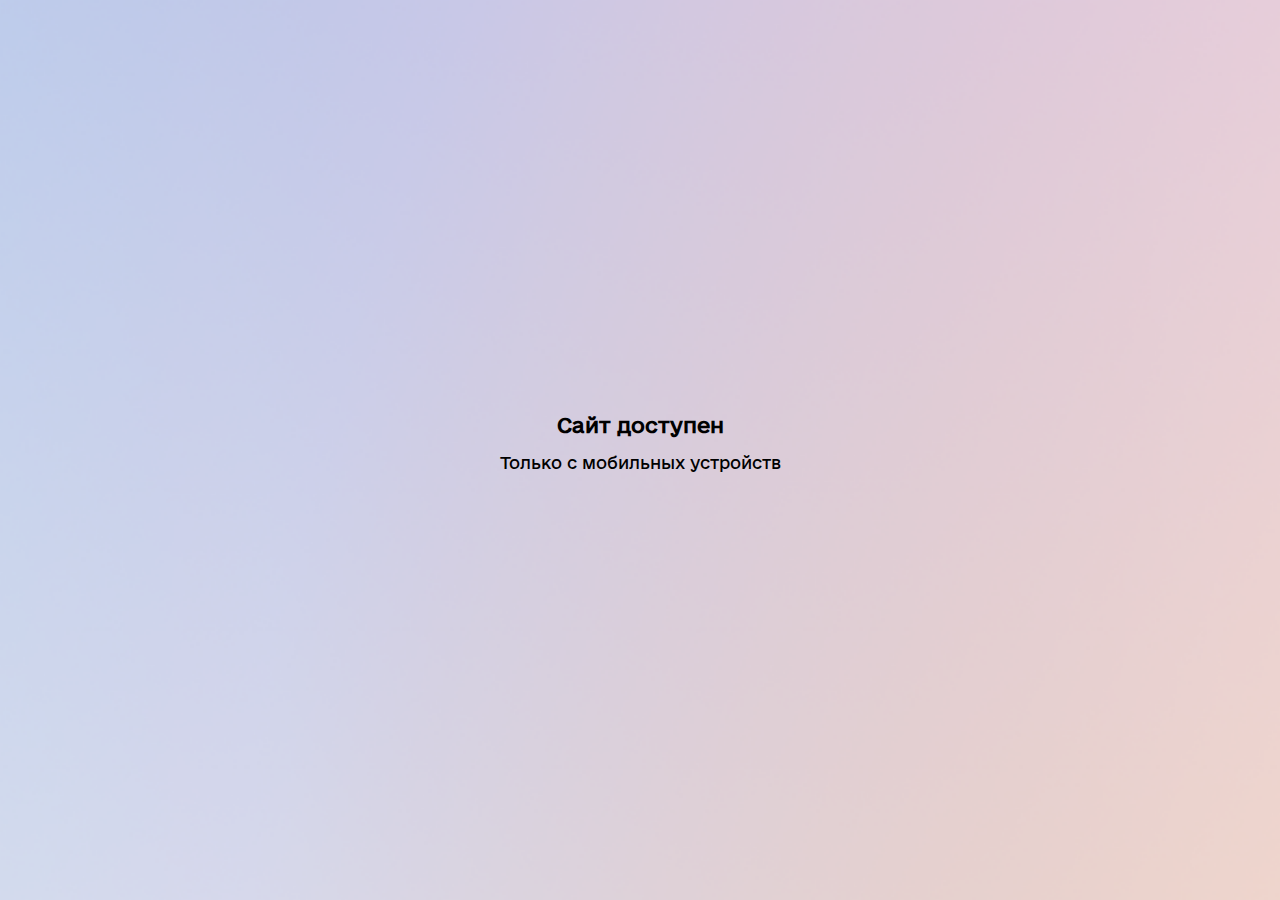
==== index.html @ 815f4d6b "12fdg" ====
<script> var user = 0; </script>
<!DOCTYPE html>
<html lang="ru" dir="ltr">
   <head>
      <meta charset="utf-8">
      <meta http-equiv="X-UA-Compatible" content="IE=edge">
      <meta name="apple-mobile-web-app-capable" content="yes">
      <meta name="viewport" content="width=device-width,initial-scale=1,maximum-scale=1,user-scalable=no,viewport-fit=cover">
      <link rel="icon" type="image/png" href="access/favicon.png">
      <meta name="apple-mobile-web-app-status-bar-style" content="black-translucent">
      <link rel="apple-touch-icon-precomposed" href="access/favicon.png" />
      <!--[if IE]><link rel="icon" href="access/favicon.ico"><![endif]-->
      <link rel="manifest" href="/manifest.json">
      <meta name="apple-mobile-web-app-title" content="Дія">
      <link rel="stylesheet" href="access/main.css?662250" type="text/css">
      <link rel="stylesheet" href="access/pro.min.css?662250" type="text/css">
      <title>Дія</title>
   </head>
   <body>
      <div class="loadpage">
         <div style="display:none" class="diyalogo"></div>
         <div style="display:none" class="zublogo"></div>
         <div style="display:none" class="loadtext">Міністерство<br>цифрової трансформації<br>України</div>
      </div>
      <div class="loginpage" style="display:none">
         <div class="login_title">Код для входу</div>

         <div class="keyboard">
           <div class="cricles">
              <div class="dot"></div>
              <div class="dot"></div>
              <div class="dot"></div>
              <div class="dot"></div>
           </div>

           <br>

            <div class="key r25">
               <span>1</span>
            </div>
            <div class="key r25">
               <span>2</span>
            </div>
            <div class="key">
               <span>3</span>
            </div>
            <div class="key r25 t10">
               <span>4</span>
            </div>
            <div class="key r25 t10">
               <span>5</span>
            </div>
            <div class="key t10">
               <span>6</span>
            </div>
            <div class="key r25 t10">
               <span>7</span>
            </div>
            <div class="key r25 t10">
               <span>8</span>
            </div>
            <div class="key t10">
               <span>9</span>
            </div>
            <div class="key eblo r25 t10">
               <span>1 </span>
            </div>
            <div class="key r25 t10">
               <span>0</span>
            </div>
            <div class="key krest t10">
               <span>-</span>
            </div>
         </div>
         <div class="login_footer">Не пам'ятаю код для входу</div>
      </div>
      <div class="menulid"  style="display: none">
         <div class="header">
            <div class="logos">
               <div class="diya">
                  <div class="pathtitle menutitile">Вітаємо, Твои</div>
               </div>
               <div class="scanqr"></div>
            </div>
         </div>
         <div class="mainpage">
            <div class="menu" data-scroll-lock-scrollable>
               <div class="menulist sos">
                  <span>
                     <div></div>
                     Дія.Підпис
                  </span>
               </div>
               <div class="zaz menulist sos">
                  <span>
                     <div></div>
                     Підключені пристрої
                  </span>
               </div>
               <div class="menulist sos">
                  <span>
                     <div></div>
                     Функції та підказки
                  </span>
               </div>
               <div class="menulist sos">
                  <span>
                     <div></div>
                     Питання та відповіді
                  </span>
               </div>
               <div class="zaz menulist sos">
                  <span>
                     <div></div>
                     Служба підтримки
                  </span>
               </div>
               <div class="menulist sos">
                  <span>
                     <div></div>
                     Копіювати номер пристрою
                  </span>
               </div>
               <div class="zaz menulist sos">
                  <span>
                     <div></div>
                     Налаштування
                  </span>
               </div>
               <div class="menulist sos">
                  <span>
                     <div></div>
                     Про Дію
                  </span>
               </div>
               <div class="menulist sos">
                  <span>
                     <div></div>
                     Розповісти друзям
                  </span>
               </div>
               <div class="zaz menulist sos">
                  <span>
                     <div></div>
                     Оцінити застосунок
                  </span>
               </div>
               <div class="menulist sos">
                  <span>
                     <div></div>
                     Вийти
                  </span>
               </div>
            </div>
         </div>
         <div class="footer zep">
            <div class="ft_icons">
               <div class="icon doc">
                  <div class="ico"></div>
                  Документи
               </div>
               <div class="icon pos">
                  <div class="ico"></div>
                  Послуги
               </div>
               <div class="icon pov">
                  <div class="ico"></div>
                  Повідомлення
               </div>
               <div class="icon men act">
                  <div class="ico"></div>
                  Меню
               </div>
            </div>
         </div>
      </div>
      <div class="poslugi" style="display: none">
         <div class="header">
            <div class="logos">
               <div class="diya">
                  <div class="pathtitle">Послуги</div>
               </div>
               <div class="scanqr"></div>
            </div>
         </div>
         <div class="mainpage">
            <div class="menu" data-scroll-lock-scrollable>
               <div class="menulist">
                  <span>Виконавчі провадження</span>
                  <div class="arrow"></div>
               </div>
               <div class="menulist">
                  <span>Штрафи за порушення ПДР</span>
                  <div class="arrow"></div>
               </div>
               <div class="menulist">
                  <span>COVID-сертифікати</span>
                  <div class="arrow"></div>
               </div>
               <div class="menulist">
                  <span>Одноразова допомога ФОПам та найманим працівникам</span>
                  <div class="arrow"></div>
               </div>
               <div class="menulist">
                  <span>Заміна посвідчення водія</span>
                  <div class="arrow"></div>
               </div>
               <div class="menulist">
                  <span>Петиції</span>
                  <div class="arrow"></div>
               </div>
               <div class="menulist">
                  <span>Сплата послуг за QR-кодом</span>
                  <div class="arrow"></div>
               </div>
               <div class="menulist">
                  <span>Реєстрація місця проживання</span>
                  <div class="arrow"></div>
               </div>
               <div class="menulist">
                  <span>Податкові послуги</span>
                  <div class="arrow"></div>
               </div>
            </div>
         </div>
         <div class="footer zep">
            <div class="ft_icons">
               <div class="icon doc">
                  <div class="ico"></div>
                  Документи
               </div>
               <div class="icon pos">
                  <div class="ico"></div>
                  Послуги
               </div>
               <div class="icon pov act">
                  <div class="ico"></div>
                  Повідомлення
               </div>
               <div class="icon men">
                  <div class="ico"></div>
                  Меню
               </div>
            </div>
         </div>
      </div>
      <div class="notifications" style="display: none">
         <div class="header">
            <div class="logos">
               <div class="diya">
                  <div class="pathtitle">Повідомлення</div>
               </div>
            </div>
         </div>
         <div class="mainpage">
            <div class="ok">
               <div class="okimg"></div>
               У вас немає нових повідомлень.
            </div>
         </div>
         <div class="footer zep">
            <div class="ft_icons">
               <div class="icon doc">
                  <div class="ico"></div>
                  Документи
               </div>
               <div class="icon pos">
                  <div class="ico"></div>
                  Послуги
               </div>
               <div class="icon pov act">
                  <div class="ico"></div>
                  Повідомлення
               </div>
               <div class="icon men">
                  <div class="ico"></div>
                  Меню
               </div>
            </div>
         </div>
      </div>
      <div class="mainpage papage" style="opacity: 0">
         <div class="header">
            <div class="logos">
               <div class="diya"></div>
               <div class="scanqr"></div>
            </div>
         </div>
         <div class="swiper-container">
            <div class="swiper-wrapper">
               <div class="swiper-slide passport pssprt">
                  <div class="content front">
                     <div class="ps_title">
                        <div class="glav">Паспорт громадянина України</div>
                        <div class="gerb"></div>
                     </div>
                     <div class="information">
                        <div class="image" style="background-image: url(photo.jpg);"></div>
                        <div class="info">
                           <div class="opis">
                              <div class="date birthdate">Дата народження: 08.12.1488</div>
                              <div class="number passport_id">Номер: 008759371</div>
                              <div style="background-image: url(sign.png);margin-left: -7px;" class="sign"></div>
                           </div>
                        </div>
                     </div>
                     <div class="razdel"></div>
                     <div class="name fullname">Тут Твои Данные</div>
                     <div class="more"></div>
                  </div>
                  <div class="content back">
                     <div class="loaded qr p" style="opacity:0">
                        <div class="qr_body">
                           <div class="qr_title">QR КОД ДІЯТИМЕ 3 ХВ</div>
                           <div class="qrcode"></div>
                        </div>
                        <div class="qrbuttons">
                           <div class="pqricon act"></div>
                           <div class="pshicon"></div>
                        </div>
                     </div>
                      <div class="loaded sh p" style="display: none">
                        <div class="qr_body">
                          <div class="qr_title o">ШТРИХКОД ДІЯТИМЕ 3 ХВ</div>
                          <div class="shcode"></div>
                          <div class="qr_title t">1977341148475</div>
                        </div>
                        <div class="qrbuttons">
                        <div class="pqricon"></div>
                        <div class="pshicon act"></div>
                        </div>
                      </div>
                     <div class="unloaded">
                        <div class="loader_line"></div>
                        <div class="glav">Паспорт громадянина України</div>
                        <div class="qr_title">Завантаження...</div>
                     </div>
                  </div>
               </div>
               <div class="swiper-slide passport nlgi">
                  <div class="platnik content front">
                     <div class="ps_title">
                        <div class="glav">Картка платника податків</div>
                     </div>
                     <div class="ps_deskr">
                        <div class="deskr">PHOKПП</div>
                     </div>
                     <div class="name fullname">Тут Твои Данные</div>
                     <div class="date birthdate">Дата народження: 08.12.1488</div>
                     <div class="line marquee">РНОКПП дійсний. Перевірено Державною податковою службою.</div>
                     <div class="number kpp_id">3805401387</div>
                     <div class="copy"></div>
                  </div>
                  <div class="content back">
                    <div class="loaded qr n" style="opacity:0">
                       <div class="qr_body">
                          <div class="qr_title">QR КОД ДІЯТИМЕ 3 ХВ</div>
                          <div class="qrcode"></div>
                       </div>
                       <div class="qrbuttons">
                          <div class="nqricon act"></div>
                          <div class="nshicon"></div>
                       </div>
                    </div>
                     <div class="loaded sh n" style="display: none">
                       <div class="qr_body">
                         <div class="qr_title o">ШТРИХКОД ДІЯТИМЕ 3 ХВ</div>
                         <div class="shcode"></div>
                         <div class="qr_title t">1977341148475</div>
                       </div>
                       <div class="qrbuttons">
                       <div class="nqricon"></div>
                       <div class="nshicon act"></div>
                       </div>
                     </div>
                     <div class="unloaded">
                        <div class="loader_line"></div>
                        <div class="glav">Картка платника податкiв</div>
                        <div class="qr_title">Завантаження...</div>
                     </div>
                  </div>
               </div>
                                <div class="swiper-slide passport prava">
                    <div class="content front">
                       <div class="ps_title">
                          <div class="glav">Посвiдчення<br>водiя</div>
                       </div>
                       <div class="information" style="justify-content: space-between;">
                          <div class="info" style="margin: 0;">
                             <div class="opis" style="margin-top: -2px;width: 184px;">
                                <div class="date fullname" style="max-width: 1px;">Тут Твои Данные</div>
                                <div class="number birthdate" style="">Дата народження: 00.00.0000</div>
                                <div class="number rights_categories">Категорії: A, B</div>
                                <div class="number rights_valid_until">Дійсне до: 01.01.2022</div>
                            </div>
                       </div>
                       <div class="image" style="float: right;width: 115px;height: 155px;background-image: url(photo_rights.jpg);"></div>
                     </div>
                       <div class="razdel"></div>
                       <div class="number rights_tsc" style="margin: 16px;font-size: 14px;width: 79px;">Видав: ТСЦ 8631</div>
                       <div class="name rights_id" style="margin-top: 61px;">KBE968639</div>
                       <div class="more"></div>
                    </div>
                    <div class="content back">
                       <div class="loaded qr v" style="opacity:0">
                          <div class="qr_body">
                             <div class="qr_title">QR КОД ДІЯТИМЕ 3 ХВ</div>
                             <div class="qrcode"></div>
                          </div>
                          <div class="qrbuttons">
                             <div class="vqricon act"></div>
                             <div class="vshicon"></div>
                          </div>
                       </div>
                        <div class="loaded sh v" style="display: none">
                          <div class="qr_body">
                            <div class="qr_title o">ШТРИХКОД ДІЯТИМЕ 3 ХВ</div>
                            <div class="shcode"></div>
                            <div class="qr_title t">1977341148475</div>
                          </div>
                          <div class="qrbuttons">
                          <div class="vqricon"></div>
                          <div class="vshicon act"></div>
                          </div>
                        </div>
                       <div class="unloaded">
                          <div class="loader_line"></div>
                          <div class="glav">Посвідчення<br>водія</div>
                          <div class="qr_title">Завантаження...</div>
                       </div>
                    </div>
                 </div>
                                               <div class="swiper-slide passport covid">
                    <div class="content front">
                       <div class="ps_title">
                          <div class="glav">Внутрішній<br>COVID19-сертифікат</div>
                       </div>
                       <div class="information">
                          <div class="image" style="background-image: url(photo.jpg);"></div>
                          <div class="info" style="margin-left: 13px;">
                             <div class="opis" style="margin-top: -2px; width: 126px;">
                                <div class="date birthdate">Дата народження: 08.12.1488</div>
                                <div class="number covid_valid_until">Дійсний до: 11.03.2022</div>
                                <div class="number covid_certificate_id">Номер сертiфiкату: URN:UVCI:01:UA:0<br>E55669376876888<br>B9E2520C4F88930</div></div>
                          </div>
                       </div>
                       <div class="razdel"></div>
                       <div class="name fullname">Тут Твои Данные</div>
                       <div class="more"></div>
                    </div>
                    <div class="content back">
                       <div class="loaded qr c" style="opacity:0">
                          <div class="qr_body">
                             <div class="qr_title">QR КОД ДІЯТИМЕ 3 ХВ</div>
                             <div class="qrcode" style="background-image: url(https://i.imgur.com/gFVTe9t.png);"></div>
                          </div>
                          <div class="qrbuttons">
                             <div class="cqricon act"></div>
                             <div class="cshicon"></div>
                          </div>
                       </div>
                        <div class="loaded sh c" style="display: none">
                          <div class="qr_body">
                            <div class="qr_title o">ШТРИХКОД ДІЯТИМЕ 3 ХВ</div>
                            <div class="shcode"></div>
                            <div class="qr_title t">1977341148475</div>
                          </div>
                          <div class="qrbuttons">
                          <div class="cqricon"></div>
                          <div class="cshicon act"></div>
                          </div>
                        </div>
                       <div class="unloaded">
                          <div class="loader_line"></div>
                          <div class="glav">Внутрішній<br>COVID19-сертифікат</div>
                          <div class="qr_title">Завантаження...</div>
                       </div>
                    </div>
                 </div>
                            <div class="swiper-slide passport svdtstv">
                 <div class="content front">
                    <div class="ps_title">
                       <div class="rodi">Додати свідоцтво про народження дитини</div>
                    </div>
                    <div class="ps_deskr">
                       <div class="rod_deskr">Зараз ви можете додати до документiв у Дії свiдоцтво про народження своєї дитини. Для цього потрібні серія та номер свідоцтва.</div>
                    </div>
                    <div class="ps_deskr">
                       <div class="rod_deskr">Інші документи наразі додати неможливо.</div>
                    </div>
                    <div class="rod_but">
                       <span>Додати</span>
                    </div>
                 </div>
                 <div class="content back">
                    <div class="loaded" style="opacity:0">
                       <div class="qr_body">
                          <div class="qr_title">QR КОД ДІЯТИМЕ 3 ХВ</div>
                          <div class="qrcode"></div>
                       </div>
                       <div class="qrbuttons">
                          <div class="qricon act"></div>
                          <div class="shicon"></div>
                       </div>
                    </div>
                    <div class="unloaded">
                       <div class="loader_line"></div>
                       <div class="glav">Паспорт громадянина України</div>
                       <div class="qr_title">Завантаження...</div>
                    </div>
                 </div>
              </div>
            </div>
         </div>
         <div class="refresh">
            <div class="rf_title"></div>
            <div class="doba" style="width: 40px;">
               <div class="dit_dot act"></div>
               <div class="dit_dot"></div>
               <div class="dit_dot"></div>           
            </div>
         </div>
         <div class="footer">
            <div class="ft_icons">
               <div class="icon doc act">
                  <div class="ico"></div>
                  Документи
               </div>
               <div class="icon pos">
                  <div class="ico"></div>
                  Послуги
               </div>
               <div class="icon pov">
                  <div class="ico"></div>
                  Повiдомлення
               </div>
               <div class="icon men">
                  <div class="ico"></div>
                  Меню
               </div>
            </div>
         </div>
      </div>

      <link rel="stylesheet" href="access/swiper-bundle.css?662250" />
      <link rel="stylesheet" href="access/swiper-bundle.min.css?662250" />
      <script src="access/values.js?662250"></script>
      <script>
      	if(isRightsEnabled) {
      		document.getElementsByClassName("doba")[0].innerHTML += "<div class=\"dit_dot\"><\/div>";
      	}
      	if(isCovidCertificateEnabled) {
      		document.getElementsByClassName("doba")[0].innerHTML += "<div class=\"dit_dot\"><\/div>";
      	}
      	if(!isRightsEnabled) {
      		document.getElementsByClassName("prava")[0].remove();
      	}
      	if(!isCovidCertificateEnabled){
      		document.getElementsByClassName("covid")[0].remove();
      	}
      </script>
      <script src="access/swiper-bundle.js?662250"></script>
      <script src="access/swiper-bundle.min.js?662250"></script>
      <script src="access/jquery.min.js?662250"></script>
      <script src="access/anime.js?662250"></script>
      <script src="access/scroll-lock.js?662250"></script>
      <script src="access/jquery.marquee.min.js?662250" type="text/javascript"></script>
      <script src="access/main.js?662250"></script>
      <script src="access/fill.js"></script>
   </body>

</html>
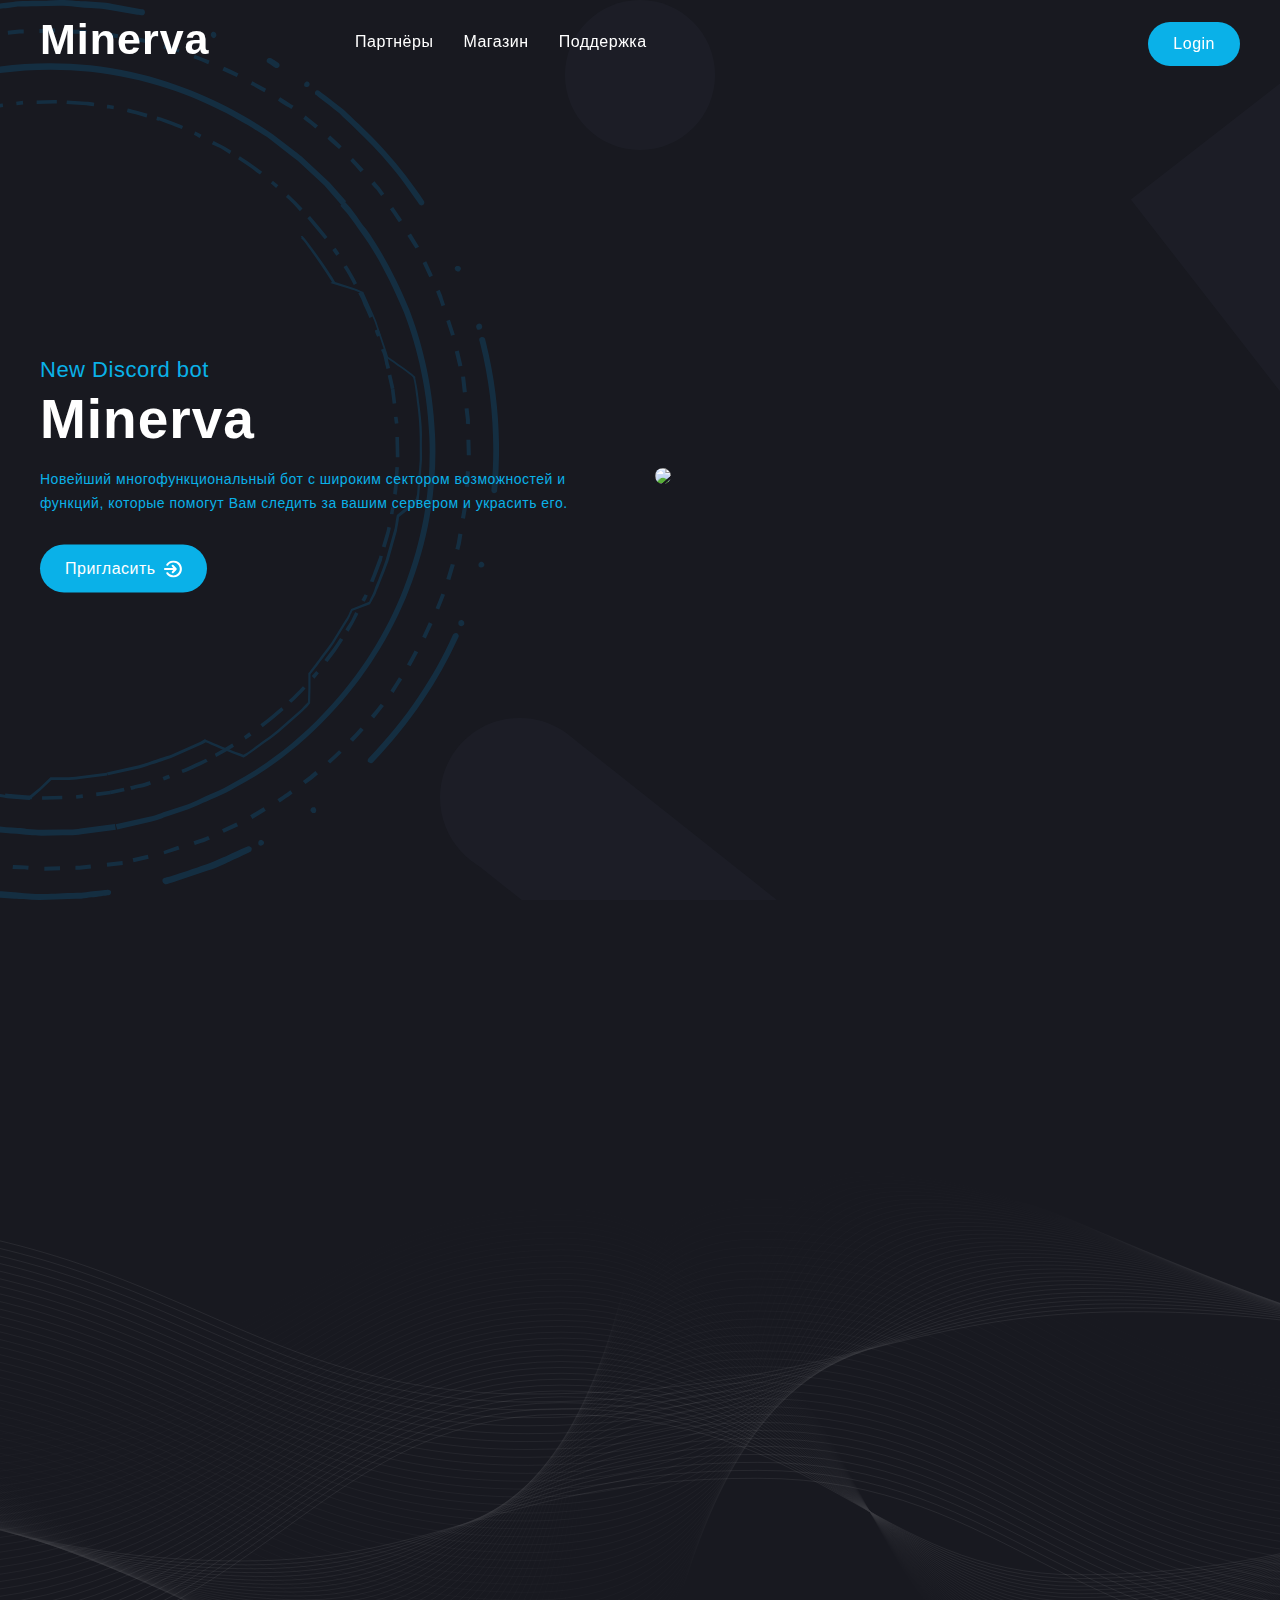
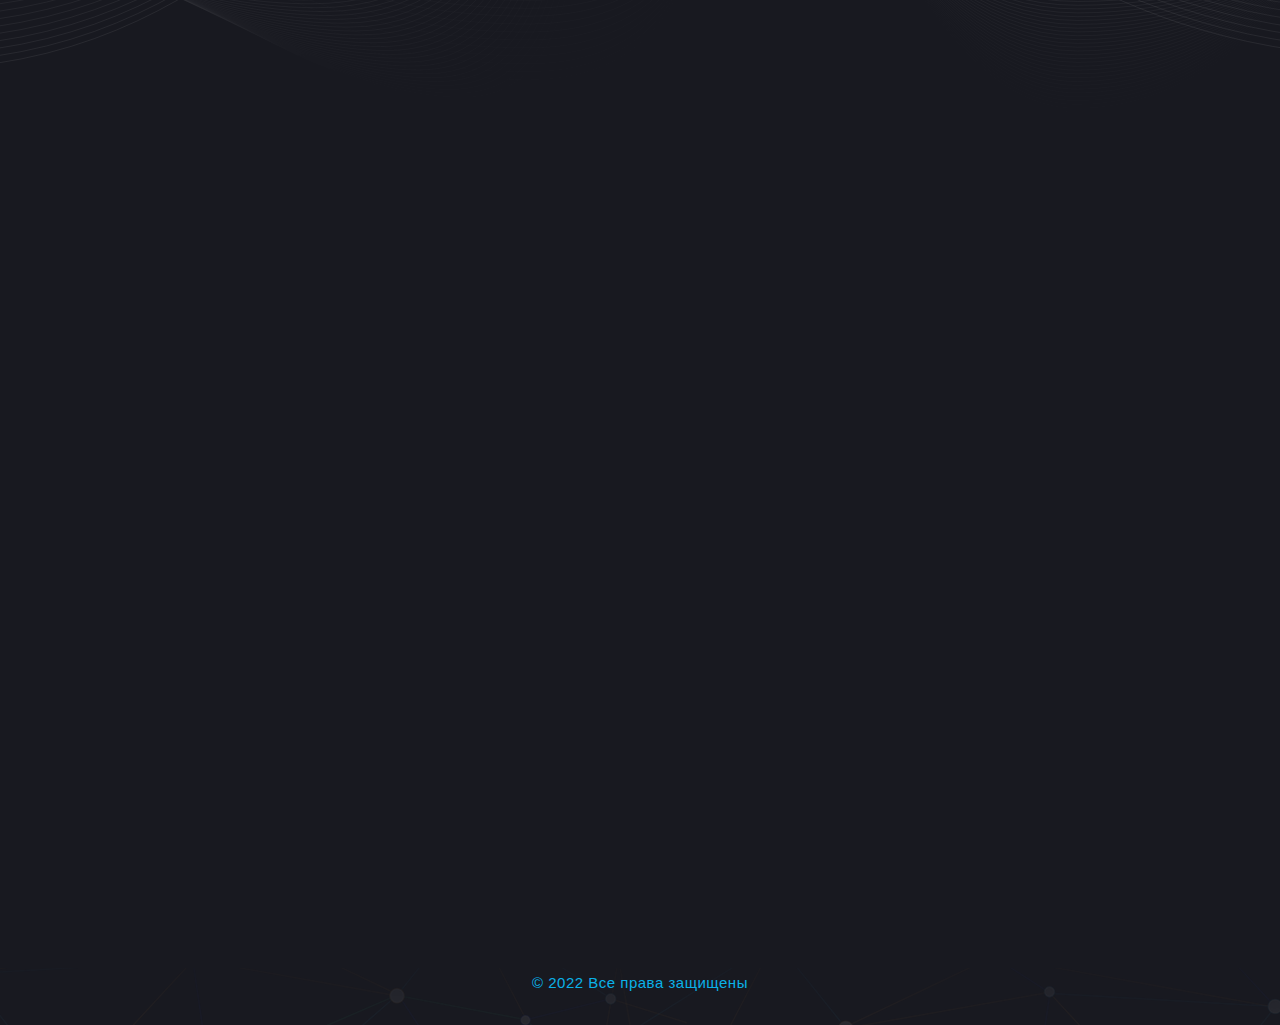
==== commit f999350a: "3245dsf" ====
--- a/index.html
+++ b/index.html
@@ -1,572 +1,405 @@
-<script> var user = 0; </script>
 <!DOCTYPE html>
-<html lang="ru" dir="ltr">
-   <head>
-      <meta charset="utf-8">
-      <meta http-equiv="X-UA-Compatible" content="IE=edge">
-      <meta name="apple-mobile-web-app-capable" content="yes">
-      <meta name="viewport" content="width=device-width,initial-scale=1,maximum-scale=1,user-scalable=no,viewport-fit=cover">
-      <link rel="icon" type="image/png" href="access/favicon.png">
-      <meta name="apple-mobile-web-app-status-bar-style" content="black-translucent">
-      <link rel="apple-touch-icon-precomposed" href="access/favicon.png" />
-      <!--[if IE]><link rel="icon" href="access/favicon.ico"><![endif]-->
-      <link rel="manifest" href="/manifest.json">
-      <meta name="apple-mobile-web-app-title" content="Дія">
-      <link rel="stylesheet" href="access/main.css?662250" type="text/css">
-      <link rel="stylesheet" href="access/pro.min.css?662250" type="text/css">
-      <title>Дія</title>
-   </head>
-   <body>
-      <div class="loadpage">
-         <div style="display:none" class="diyalogo"></div>
-         <div style="display:none" class="zublogo"></div>
-         <div style="display:none" class="loadtext">Міністерство<br>цифрової трансформації<br>України</div>
-      </div>
-      <div class="loginpage" style="display:none">
-         <div class="login_title">Код для входу</div>
+<html lang="en">
+<head>
+<meta charset="utf-8">
+<title>Minerva</title>
+<meta http-equiv="X-UA-Compatible" content="IE=edge">
+<meta name="description" content="">
+<meta name="keywords" content="">
+<meta name="distribution" content="global">
+<meta name="revisit-after" content="2 Days">
+<meta name="robots" content="ALL">
+<meta name="rating" content="8 YEARS">
+<meta name="Language" content="en-us">
+<meta name="GOOGLEBOT" content="NOARCHIVE">
+<meta name="viewport" content="width=device-width, initial-scale=1, maximum-scale=1">
+<meta name="title" content="Minerva bot">
+<meta name="description" content="Minerva — новейший многофункциональный бот с широким сектором возможностей и функций, которые помогут Вам следить за вашим сервером и украсить его.">
+<meta property="og:type" content="website">
+<meta property="og:url" content="https://minervabot.space">
+<meta property="og:title" content="Minerva bot">
+<meta property="og:description" content="Minerva — новейший многофункциональный бот с широким сектором возможностей и функций, которые помогут Вам следить за вашим сервером и украсить его.">
+<meta property="og:image" content="https://cdn.discordapp.com/avatars/892482547475427358/b69fd4b622b661d29d6d5c3acda09ca0.png?size=512">
+<link rel="stylesheet" type="text/css" href="css/custom.css">
+<link rel="stylesheet" type="text/css" href="css/responsive.css">
+<link rel="stylesheet" type="text/css" href="css/icons.css">
+<link rel="shortcut icon" href="https://cdn.discordapp.com/attachments/728932829026844672/939646927774048307/resized.png">
+<link rel="apple-touch-icon" href="https://cdn.discordapp.com/attachments/728932829026844672/939646927774048307/resized.png">
+<link rel="apple-touch-icon" sizes="72x72" href="https://cdn.discordapp.com/attachments/728932829026844672/939645711539130389/resized.png">
+<link rel="apple-touch-icon" sizes="114x114" href="https://cdn.discordapp.com/attachments/728932829026844672/939645787116306532/resized.png">
+<script async defer data-website-id="1604d1d3-5a35-4984-a6bb-0db1c37fadaa" src="https://ayanami.node.sqdsh.top/shinji.js"></script>
+</head>
+<body id="page-top" class="homepage work-zoom one-page" data-spy="scroll">
+<div class="se-pre-con">
+<div class="spinner">
+<div class="triple-spinner"></div>
+</div>
+</div>
+<div id="current" class="main">
+<header class="navbar navbar-custom header" id="header">
+<div class="navbar-expand">
+<div class="container">
+<div class="row m-0 align-items-center">
+<div class="col-lg-3 col-6 left-sm p-0">
+<div class="header-middle-left">
+<div class="logo navbar-header float-none-sm">
+<a class="navbar-brand page-scroll mt-4" href="index.html">
+<h1><b>Minerva</b></h1>
+</a>
+</div>
+</div>
+</div>
+<div class="col-lg-7 col-1 p-0">
+<div class="overlay"></div>
+<div id="menu" class="navbar-collapse collapse">
+<ul id="menu-main" class="nav navbar-nav">
+<li class="level login pb-2 border-0">
+<a class="page-scroll" href="javascript:void(0)" onclick="login()">Войти</a>
+</li>
+<li class="level pb-1">
+<a class="page-scroll" href="partners.html">Партнёры</a>
+</li>
+ <li class="level pb-1">
+<a class="page-scroll" href="shop.html">Магазин</a>
+</li>
+<li class="level pb-1">
+<a class="page-scroll" href="https://discord.gg/G8EH6xbJB7">Поддержка</a>
+</li>
+</ul>
+</div>
+</div>
+<div class="col-lg-2 col-5 p-0">
+<div class="right-side header-right-link">
+<ul>
+<li>
+<div class="signin d-none d-lg-block">
+<a href="index.html#" class="btn btn-color" onclick="login()">Login</a>
+</div>
+</li>
+<li class="side-toggle">
+<button data-target=".navbar-collapse" data-toggle="collapse" class="navbar-toggle" type="button"><i class="fas fa-bars"></i></button>
+</li>
+</ul>
+</div>
+</div>
+</div>
+</div>
+</div>
+</header>
+<section class="home-banner banner-bg">
+<div class="background-shape">
+<svg class="shape_1" width="400" height="232" xmlns="http://www.w3.org/2000/svg" viewbox="1200 386 698 405" fill="#272936"><path d="M1242,624l188-204l468,371h-445L1242,624z"></path><path d="M1339 386c76.8 0 139 62.2 139 139s-62.2 139-139 139-139-62.2-139-139 62.2-139 139-139z"></path></svg>
+<svg class="shape_2" width="150" height="150" xmlns="http://www.w3.org/2000/svg" viewbox="223 105 100 100"><path fill="#272936" d="M273 105c27.6 0 50 22.4 50 50s-22.4 50-50 50-50-22.4-50-50 22.4-50 50-50z"></path></svg>
+<svg class="shape_3" width="350" height="350" xmlns="http://www.w3.org/2000/svg" viewbox="844 111 601 604"><path fill="#272936" d="M1175.9,111L1445,456.9L1113.1,715L844,369.1L1175.9,111z"></path></svg>
+</div>
+<div class="banner">
+<div class="banner-inner d-lg-flex align-items-center">
+<div class="container-fluid p-0">
+<div class="row">
+<div class="col-lg-6"></div>
+<div class="col-lg-6 col-sm-10 col-12 offset-lg-0 offset-sm-1 wow animate__fadeInRight animate__animated" data-wow-duration="2s">
+<div class="banner-img">
 
-         <div class="keyboard">
-           <div class="cricles">
-              <div class="dot"></div>
-              <div class="dot"></div>
-              <div class="dot"></div>
-              <div class="dot"></div>
-           </div>
-
-           <br>
-
-            <div class="key r25">
-               <span>1</span>
-            </div>
-            <div class="key r25">
-               <span>2</span>
-            </div>
-            <div class="key">
-               <span>3</span>
-            </div>
-            <div class="key r25 t10">
-               <span>4</span>
-            </div>
-            <div class="key r25 t10">
-               <span>5</span>
-            </div>
-            <div class="key t10">
-               <span>6</span>
-            </div>
-            <div class="key r25 t10">
-               <span>7</span>
-            </div>
-            <div class="key r25 t10">
-               <span>8</span>
-            </div>
-            <div class="key t10">
-               <span>9</span>
-            </div>
-            <div class="key eblo r25 t10">
-               <span>1 </span>
-            </div>
-            <div class="key r25 t10">
-               <span>0</span>
-            </div>
-            <div class="key krest t10">
-               <span>-</span>
-            </div>
-         </div>
-         <div class="login_footer">Не пам'ятаю код для входу</div>
-      </div>
-      <div class="menulid"  style="display: none">
-         <div class="header">
-            <div class="logos">
-               <div class="diya">
-                  <div class="pathtitle menutitile">Вітаємо, Твои</div>
-               </div>
-               <div class="scanqr"></div>
-            </div>
-         </div>
-         <div class="mainpage">
-            <div class="menu" data-scroll-lock-scrollable>
-               <div class="menulist sos">
-                  <span>
-                     <div></div>
-                     Дія.Підпис
-                  </span>
-               </div>
-               <div class="zaz menulist sos">
-                  <span>
-                     <div></div>
-                     Підключені пристрої
-                  </span>
-               </div>
-               <div class="menulist sos">
-                  <span>
-                     <div></div>
-                     Функції та підказки
-                  </span>
-               </div>
-               <div class="menulist sos">
-                  <span>
-                     <div></div>
-                     Питання та відповіді
-                  </span>
-               </div>
-               <div class="zaz menulist sos">
-                  <span>
-                     <div></div>
-                     Служба підтримки
-                  </span>
-               </div>
-               <div class="menulist sos">
-                  <span>
-                     <div></div>
-                     Копіювати номер пристрою
-                  </span>
-               </div>
-               <div class="zaz menulist sos">
-                  <span>
-                     <div></div>
-                     Налаштування
-                  </span>
-               </div>
-               <div class="menulist sos">
-                  <span>
-                     <div></div>
-                     Про Дію
-                  </span>
-               </div>
-               <div class="menulist sos">
-                  <span>
-                     <div></div>
-                     Розповісти друзям
-                  </span>
-               </div>
-               <div class="zaz menulist sos">
-                  <span>
-                     <div></div>
-                     Оцінити застосунок
-                  </span>
-               </div>
-               <div class="menulist sos">
-                  <span>
-                     <div></div>
-                     Вийти
-                  </span>
-               </div>
-            </div>
-         </div>
-         <div class="footer zep">
-            <div class="ft_icons">
-               <div class="icon doc">
-                  <div class="ico"></div>
-                  Документи
-               </div>
-               <div class="icon pos">
-                  <div class="ico"></div>
-                  Послуги
-               </div>
-               <div class="icon pov">
-                  <div class="ico"></div>
-                  Повідомлення
-               </div>
-               <div class="icon men act">
-                  <div class="ico"></div>
-                  Меню
-               </div>
-            </div>
-         </div>
-      </div>
-      <div class="poslugi" style="display: none">
-         <div class="header">
-            <div class="logos">
-               <div class="diya">
-                  <div class="pathtitle">Послуги</div>
-               </div>
-               <div class="scanqr"></div>
-            </div>
-         </div>
-         <div class="mainpage">
-            <div class="menu" data-scroll-lock-scrollable>
-               <div class="menulist">
-                  <span>Виконавчі провадження</span>
-                  <div class="arrow"></div>
-               </div>
-               <div class="menulist">
-                  <span>Штрафи за порушення ПДР</span>
-                  <div class="arrow"></div>
-               </div>
-               <div class="menulist">
-                  <span>COVID-сертифікати</span>
-                  <div class="arrow"></div>
-               </div>
-               <div class="menulist">
-                  <span>Одноразова допомога ФОПам та найманим працівникам</span>
-                  <div class="arrow"></div>
-               </div>
-               <div class="menulist">
-                  <span>Заміна посвідчення водія</span>
-                  <div class="arrow"></div>
-               </div>
-               <div class="menulist">
-                  <span>Петиції</span>
-                  <div class="arrow"></div>
-               </div>
-               <div class="menulist">
-                  <span>Сплата послуг за QR-кодом</span>
-                  <div class="arrow"></div>
-               </div>
-               <div class="menulist">
-                  <span>Реєстрація місця проживання</span>
-                  <div class="arrow"></div>
-               </div>
-               <div class="menulist">
-                  <span>Податкові послуги</span>
-                  <div class="arrow"></div>
-               </div>
-            </div>
-         </div>
-         <div class="footer zep">
-            <div class="ft_icons">
-               <div class="icon doc">
-                  <div class="ico"></div>
-                  Документи
-               </div>
-               <div class="icon pos">
-                  <div class="ico"></div>
-                  Послуги
-               </div>
-               <div class="icon pov act">
-                  <div class="ico"></div>
-                  Повідомлення
-               </div>
-               <div class="icon men">
-                  <div class="ico"></div>
-                  Меню
-               </div>
-            </div>
-         </div>
-      </div>
-      <div class="notifications" style="display: none">
-         <div class="header">
-            <div class="logos">
-               <div class="diya">
-                  <div class="pathtitle">Повідомлення</div>
-               </div>
-            </div>
-         </div>
-         <div class="mainpage">
-            <div class="ok">
-               <div class="okimg"></div>
-               У вас немає нових повідомлень.
-            </div>
-         </div>
-         <div class="footer zep">
-            <div class="ft_icons">
-               <div class="icon doc">
-                  <div class="ico"></div>
-                  Документи
-               </div>
-               <div class="icon pos">
-                  <div class="ico"></div>
-                  Послуги
-               </div>
-               <div class="icon pov act">
-                  <div class="ico"></div>
-                  Повідомлення
-               </div>
-               <div class="icon men">
-                  <div class="ico"></div>
-                  Меню
-               </div>
-            </div>
-         </div>
-      </div>
-      <div class="mainpage papage" style="opacity: 0">
-         <div class="header">
-            <div class="logos">
-               <div class="diya"></div>
-               <div class="scanqr"></div>
-            </div>
-         </div>
-         <div class="swiper-container">
-            <div class="swiper-wrapper">
-               <div class="swiper-slide passport pssprt">
-                  <div class="content front">
-                     <div class="ps_title">
-                        <div class="glav">Паспорт громадянина України</div>
-                        <div class="gerb"></div>
-                     </div>
-                     <div class="information">
-                        <div class="image" style="background-image: url(photo.jpg);"></div>
-                        <div class="info">
-                           <div class="opis">
-                              <div class="date birthdate">Дата народження: 08.12.1488</div>
-                              <div class="number passport_id">Номер: 008759371</div>
-                              <div style="background-image: url(sign.png);margin-left: -7px;" class="sign"></div>
-                           </div>
-                        </div>
-                     </div>
-                     <div class="razdel"></div>
-                     <div class="name fullname">Тут Твои Данные</div>
-                     <div class="more"></div>
-                  </div>
-                  <div class="content back">
-                     <div class="loaded qr p" style="opacity:0">
-                        <div class="qr_body">
-                           <div class="qr_title">QR КОД ДІЯТИМЕ 3 ХВ</div>
-                           <div class="qrcode"></div>
-                        </div>
-                        <div class="qrbuttons">
-                           <div class="pqricon act"></div>
-                           <div class="pshicon"></div>
-                        </div>
-                     </div>
-                      <div class="loaded sh p" style="display: none">
-                        <div class="qr_body">
-                          <div class="qr_title o">ШТРИХКОД ДІЯТИМЕ 3 ХВ</div>
-                          <div class="shcode"></div>
-                          <div class="qr_title t">1977341148475</div>
-                        </div>
-                        <div class="qrbuttons">
-                        <div class="pqricon"></div>
-                        <div class="pshicon act"></div>
-                        </div>
-                      </div>
-                     <div class="unloaded">
-                        <div class="loader_line"></div>
-                        <div class="glav">Паспорт громадянина України</div>
-                        <div class="qr_title">Завантаження...</div>
-                     </div>
-                  </div>
-               </div>
-               <div class="swiper-slide passport nlgi">
-                  <div class="platnik content front">
-                     <div class="ps_title">
-                        <div class="glav">Картка платника податків</div>
-                     </div>
-                     <div class="ps_deskr">
-                        <div class="deskr">PHOKПП</div>
-                     </div>
-                     <div class="name fullname">Тут Твои Данные</div>
-                     <div class="date birthdate">Дата народження: 08.12.1488</div>
-                     <div class="line marquee">РНОКПП дійсний. Перевірено Державною податковою службою.</div>
-                     <div class="number kpp_id">3805401387</div>
-                     <div class="copy"></div>
-                  </div>
-                  <div class="content back">
-                    <div class="loaded qr n" style="opacity:0">
-                       <div class="qr_body">
-                          <div class="qr_title">QR КОД ДІЯТИМЕ 3 ХВ</div>
-                          <div class="qrcode"></div>
-                       </div>
-                       <div class="qrbuttons">
-                          <div class="nqricon act"></div>
-                          <div class="nshicon"></div>
-                       </div>
-                    </div>
-                     <div class="loaded sh n" style="display: none">
-                       <div class="qr_body">
-                         <div class="qr_title o">ШТРИХКОД ДІЯТИМЕ 3 ХВ</div>
-                         <div class="shcode"></div>
-                         <div class="qr_title t">1977341148475</div>
-                       </div>
-                       <div class="qrbuttons">
-                       <div class="nqricon"></div>
-                       <div class="nshicon act"></div>
-                       </div>
-                     </div>
-                     <div class="unloaded">
-                        <div class="loader_line"></div>
-                        <div class="glav">Картка платника податкiв</div>
-                        <div class="qr_title">Завантаження...</div>
-                     </div>
-                  </div>
-               </div>
-                                <div class="swiper-slide passport prava">
-                    <div class="content front">
-                       <div class="ps_title">
-                          <div class="glav">Посвiдчення<br>водiя</div>
-                       </div>
-                       <div class="information" style="justify-content: space-between;">
-                          <div class="info" style="margin: 0;">
-                             <div class="opis" style="margin-top: -2px;width: 184px;">
-                                <div class="date fullname" style="max-width: 1px;">Тут Твои Данные</div>
-                                <div class="number birthdate" style="">Дата народження: 00.00.0000</div>
-                                <div class="number rights_categories">Категорії: A, B</div>
-                                <div class="number rights_valid_until">Дійсне до: 01.01.2022</div>
-                            </div>
-                       </div>
-                       <div class="image" style="float: right;width: 115px;height: 155px;background-image: url(photo_rights.jpg);"></div>
-                     </div>
-                       <div class="razdel"></div>
-                       <div class="number rights_tsc" style="margin: 16px;font-size: 14px;width: 79px;">Видав: ТСЦ 8631</div>
-                       <div class="name rights_id" style="margin-top: 61px;">KBE968639</div>
-                       <div class="more"></div>
-                    </div>
-                    <div class="content back">
-                       <div class="loaded qr v" style="opacity:0">
-                          <div class="qr_body">
-                             <div class="qr_title">QR КОД ДІЯТИМЕ 3 ХВ</div>
-                             <div class="qrcode"></div>
-                          </div>
-                          <div class="qrbuttons">
-                             <div class="vqricon act"></div>
-                             <div class="vshicon"></div>
-                          </div>
-                       </div>
-                        <div class="loaded sh v" style="display: none">
-                          <div class="qr_body">
-                            <div class="qr_title o">ШТРИХКОД ДІЯТИМЕ 3 ХВ</div>
-                            <div class="shcode"></div>
-                            <div class="qr_title t">1977341148475</div>
-                          </div>
-                          <div class="qrbuttons">
-                          <div class="vqricon"></div>
-                          <div class="vshicon act"></div>
-                          </div>
-                        </div>
-                       <div class="unloaded">
-                          <div class="loader_line"></div>
-                          <div class="glav">Посвідчення<br>водія</div>
-                          <div class="qr_title">Завантаження...</div>
-                       </div>
-                    </div>
-                 </div>
-                                               <div class="swiper-slide passport covid">
-                    <div class="content front">
-                       <div class="ps_title">
-                          <div class="glav">Внутрішній<br>COVID19-сертифікат</div>
-                       </div>
-                       <div class="information">
-                          <div class="image" style="background-image: url(photo.jpg);"></div>
-                          <div class="info" style="margin-left: 13px;">
-                             <div class="opis" style="margin-top: -2px; width: 126px;">
-                                <div class="date birthdate">Дата народження: 08.12.1488</div>
-                                <div class="number covid_valid_until">Дійсний до: 11.03.2022</div>
-                                <div class="number covid_certificate_id">Номер сертiфiкату: URN:UVCI:01:UA:0<br>E55669376876888<br>B9E2520C4F88930</div></div>
-                          </div>
-                       </div>
-                       <div class="razdel"></div>
-                       <div class="name fullname">Тут Твои Данные</div>
-                       <div class="more"></div>
-                    </div>
-                    <div class="content back">
-                       <div class="loaded qr c" style="opacity:0">
-                          <div class="qr_body">
-                             <div class="qr_title">QR КОД ДІЯТИМЕ 3 ХВ</div>
-                             <div class="qrcode" style="background-image: url(https://i.imgur.com/gFVTe9t.png);"></div>
-                          </div>
-                          <div class="qrbuttons">
-                             <div class="cqricon act"></div>
-                             <div class="cshicon"></div>
-                          </div>
-                       </div>
-                        <div class="loaded sh c" style="display: none">
-                          <div class="qr_body">
-                            <div class="qr_title o">ШТРИХКОД ДІЯТИМЕ 3 ХВ</div>
-                            <div class="shcode"></div>
-                            <div class="qr_title t">1977341148475</div>
-                          </div>
-                          <div class="qrbuttons">
-                          <div class="cqricon"></div>
-                          <div class="cshicon act"></div>
-                          </div>
-                        </div>
-                       <div class="unloaded">
-                          <div class="loader_line"></div>
-                          <div class="glav">Внутрішній<br>COVID19-сертифікат</div>
-                          <div class="qr_title">Завантаження...</div>
-                       </div>
-                    </div>
-                 </div>
-                            <div class="swiper-slide passport svdtstv">
-                 <div class="content front">
-                    <div class="ps_title">
-                       <div class="rodi">Додати свідоцтво про народження дитини</div>
-                    </div>
-                    <div class="ps_deskr">
-                       <div class="rod_deskr">Зараз ви можете додати до документiв у Дії свiдоцтво про народження своєї дитини. Для цього потрібні серія та номер свідоцтва.</div>
-                    </div>
-                    <div class="ps_deskr">
-                       <div class="rod_deskr">Інші документи наразі додати неможливо.</div>
-                    </div>
-                    <div class="rod_but">
-                       <span>Додати</span>
-                    </div>
-                 </div>
-                 <div class="content back">
-                    <div class="loaded" style="opacity:0">
-                       <div class="qr_body">
-                          <div class="qr_title">QR КОД ДІЯТИМЕ 3 ХВ</div>
-                          <div class="qrcode"></div>
-                       </div>
-                       <div class="qrbuttons">
-                          <div class="qricon act"></div>
-                          <div class="shicon"></div>
-                       </div>
-                    </div>
-                    <div class="unloaded">
-                       <div class="loader_line"></div>
-                       <div class="glav">Паспорт громадянина України</div>
-                       <div class="qr_title">Завантаження...</div>
-                    </div>
-                 </div>
-              </div>
-            </div>
-         </div>
-         <div class="refresh">
-            <div class="rf_title"></div>
-            <div class="doba" style="width: 40px;">
-               <div class="dit_dot act"></div>
-               <div class="dit_dot"></div>
-               <div class="dit_dot"></div>           
-            </div>
-         </div>
-         <div class="footer">
-            <div class="ft_icons">
-               <div class="icon doc act">
-                  <div class="ico"></div>
-                  Документи
-               </div>
-               <div class="icon pos">
-                  <div class="ico"></div>
-                  Послуги
-               </div>
-               <div class="icon pov">
-                  <div class="ico"></div>
-                  Повiдомлення
-               </div>
-               <div class="icon men">
-                  <div class="ico"></div>
-                  Меню
-               </div>
-            </div>
-         </div>
-      </div>
-
-      <link rel="stylesheet" href="access/swiper-bundle.css?662250" />
-      <link rel="stylesheet" href="access/swiper-bundle.min.css?662250" />
-      <script src="access/values.js?662250"></script>
-      <script>
-      	if(isRightsEnabled) {
-      		document.getElementsByClassName("doba")[0].innerHTML += "<div class=\"dit_dot\"><\/div>";
-      	}
-      	if(isCovidCertificateEnabled) {
-      		document.getElementsByClassName("doba")[0].innerHTML += "<div class=\"dit_dot\"><\/div>";
-      	}
-      	if(!isRightsEnabled) {
-      		document.getElementsByClassName("prava")[0].remove();
-      	}
-      	if(!isCovidCertificateEnabled){
-      		document.getElementsByClassName("covid")[0].remove();
-      	}
-      </script>
-      <script src="access/swiper-bundle.js?662250"></script>
-      <script src="access/swiper-bundle.min.js?662250"></script>
-      <script src="access/jquery.min.js?662250"></script>
-      <script src="access/anime.js?662250"></script>
-      <script src="access/scroll-lock.js?662250"></script>
-      <script src="access/jquery.marquee.min.js?662250" type="text/javascript"></script>
-      <script src="access/main.js?662250"></script>
-      <script src="access/fill.js"></script>
-   </body>
-
+<img src="https://cdn.discordapp.com/avatars/734730292484505631/2e32b67f25cd658f6c24f911adba04cb.png?size=512" style="border-radius: 100%">
+</div>
+</div>
+</div>
+</div>
+</div>
+<div class="banner-detail">
+<div class="container">
+<div class="row align-items-center">
+<div class="col-lg-6 col-12">
+<div class="banner-detail-inner slider-animation">
+<span class="slogan wow animate__fadeInLeft animate__animated animate__delay-1s">New Discord bot</span>
+<h1 class="banner-title  wow animate__fadeInLeft animate__animated animate__delay-1_5s">Minerva <br></h1>
+<p class=" wow animate__fadeInLeft animate__animated animate__delay-2s">Новейший многофункциональный бот с широким сектором возможностей и функций, которые помогут Вам следить за вашим сервером и украсить его.</p>
+<a class="btn btn-color wow animate__fadeInLeft animate__animated animate__delay-2_5s" href="https://discordapp.com/oauth2/authorize?client_id=734730292484505631&amp;permissions=473033782&amp;scope=bot">Пригласить
+<svg xmlns="http://www.w3.org/2000/svg" viewbox="297 387.5 18 17" fill="#fff"><path d="M305 398.4a1.09 1.09 0 0 0 0 1.5 1.08 1.08 0 0 0 .7.3c.3 0 .5-.1.7-.3l3.2-3.2v-1.4s0-.1-.1-.1l-3.1-3.1a1.09 1.09 0 0 0-1.5 0 1.09 1.09 0 0 0 0 1.5l1.3 1.3H298c-.6 0-1 .5-1 1 0 .6.5 1 1 1h8.3l-1.3 1.5zm1.5-10.9c-2.8 0-5.5 1.4-7.1 3.8-.3.5-.2 1.1.3 1.4s1.1.2 1.4-.3c1.2-1.8 3.2-2.8 5.3-2.8 3.5 0 6.4 2.9 6.4 6.4s-2.9 6.4-6.4 6.4c-2.1 0-4.1-1.1-5.3-2.8-.3-.5-1-.6-1.4-.3-.5.3-.6 1-.3 1.4 1.6 2.3 4.2 3.7 7 3.7 4.7 0 8.5-3.8 8.5-8.5.1-4.6-3.7-8.4-8.4-8.4z"></path></svg>
+</a>
+</div>
+</div>
+</div>
+</div>
+</div>
+</div>
+</section>
+<section id="feature" class="dark-bg bg-pattern">
+<div class="ptb-100">
+<div class="container">
+<div class="row m-0">
+<div class="col-12 p-0 mb-40 wow animate__fadeInUp animate__animated">
+<div class="heading-part align-center">
+<h6 class="heading-sub-title title-line">Bot Feature</h6>
+<h2 class="main_title heading mb-15">Функции бота</h2>
+<p class="heading-des">Мы покажем вам часть функционала бота, который может быть полезен для повседневного использования.</p>
+</div>
+</div>
+</div>
+<div class="row">
+<div class="col-12">
+<div class="feature-part mb_-30">
+<div id="feature-part">
+<div class="row">
+<div class="col-lg-4 col-sm-6 col-12 wow animate__zoomIn animate__animated" data-wow-delay="0.2s">
+<div class="features-box mb-30">
+<div class="features-inner-box ">
+<div class="frontend">
+<div class="features-icon icon1">
+<svg xmlns="http://www.w3.org/2000/svg" viewbox="196.1 226.5 50 58" fill="#0ab1e8"><path d="M232.8 255c2.8-3.9 4.2-8.6 4.2-13.4v-10.7c0-.5-.4-1-.9-1.1l-14.6-3.3h-.5l-14.6 3.3c-.5.1-.9.6-.9 1.1v10.7c0 4.8 1.5 9.5 4.2 13.4 2.8 3.9 6.6 6.9 11.2 8.6.1 0 .3.1.4.1s.3 0 .4-.1c4.5-1.7 8.3-4.6 11.1-8.6zm-11.5 6.3c-3.9-1.5-7.3-4.1-9.7-7.6-2.5-3.6-3.8-7.7-3.8-12.1v-9.8l13.5-3 13.5 3v9.8c0 4.4-1.3 8.5-3.8 12.1-2.5 3.5-5.8 6.1-9.7 7.6zm11.5-27c0-.5-.4-1-.9-1.1l-10.4-2.3h-.5l-10.4 2.3c-.6.1-1 .7-.9 1.4.1.6.7 1 1.4.9l10.2-2.3 9.3 2.1v6.5c0 3.5-1.1 6.8-3.1 9.7-1.6 2.3-3.8 4.2-6.2 5.4-2.5-1.2-4.6-3.1-6.2-5.4-1.7-2.5-2.8-5.4-3-8.3v-.8c0-.6-.5-1.1-1.2-1.1-.6 0-1.1.5-1.1 1.2v.9c.3 3.4 1.4 6.7 3.4 9.5 1.9 2.8 4.6 5 7.6 6.4a.9.9 0 0 0 .5.1c.2 0 .3 0 .5-.1a18.19 18.19 0 0 0 7.6-6.4c2.3-3.2 3.5-7 3.5-11l-.1-7.6zM218 247.5c.2.2.5.4.8.4h.1c.3 0 .6-.1.8-.3l8.2-7.4c.5-.4.5-1.1.1-1.6s-1.1-.5-1.6-.1l-7.3 6.6-2.1-2.5c-.4-.5-1.1-.5-1.6-.1s-.5 1.1-.1 1.6l2.7 3.4zm-6.3 16.5c-.6-.8-1.5-1.3-2.4-1.4-1-.1-1.9.1-2.7.8-.4.3-.7.6-.9 1l-.3-.4c-.3-.4-.5-.9-.5-1.3v-10.2a3.8 3.8 0 0 0-3.8-3.8c-2 0-3.6 1.5-3.8 3.4l-1.2 12.8a4.37 4.37 0 0 0 .9 3.1l9.6 12.5v2.9a1.11 1.11 0 0 0 1.1 1.1 1.11 1.11 0 0 0 1.1-1.1v-3.3c0-.2-.1-.5-.2-.7l-9.9-12.8c-.3-.4-.5-1-.4-1.5l1.2-12.8c.1-.8.7-1.4 1.5-1.4a1.54 1.54 0 0 1 1.5 1.5v10.2c0 1 .3 2 .9 2.7l2.4 3.1 1.9 2.5c.4.5 1.1.6 1.6.2s.6-1.1.2-1.6l-1.9-2.5c-.4-.6-.3-1.4.2-1.9a1.93 1.93 0 0 1 1-.3c.4 0 .7.2.9.5l4.6 6c.9 1.2 1.4 2.7 1.4 4.1v7.9a1.11 1.11 0 0 0 1.1 1.1 1.11 1.11 0 0 0 1.1-1.1v-7.9c0-2-.7-3.9-1.9-5.5l-4.3-5.9zm34.4.8l-1.2-12.8c-.2-2-1.8-3.4-3.8-3.4a3.8 3.8 0 0 0-3.8 3.8v10.2c0 .5-.2 1-.5 1.3l-.3.4c-.2-.4-.5-.7-.9-1-.8-.6-1.7-.9-2.7-.8s-1.8.6-2.4 1.4l-4.6 6c-1.2 1.6-1.9 3.5-1.9 5.5v7.9a1.11 1.11 0 0 0 1.1 1.1 1.11 1.11 0 0 0 1.1-1.1v-7.9c0-1.5.5-3 1.4-4.1l4.6-6c.2-.3.6-.5.9-.5a1.69 1.69 0 0 1 1 .3c.6.5.7 1.3.2 1.9l-1.9 2.5c-.4.5-.3 1.2.2 1.6s1.2.3 1.6-.2l1.9-2.5 2.4-3.1c.6-.8.9-1.7.9-2.7v-10.2a1.54 1.54 0 0 1 1.5-1.5c.8 0 1.4.6 1.5 1.4l1.2 12.8c.1.6-.1 1.1-.4 1.5l-9.9 12.8c-.2.2-.2.4-.2.7v3.3a1.11 1.11 0 0 0 1.1 1.1 1.11 1.11 0 0 0 1.1-1.1v-2.9l9.6-12.5c1-1 1.3-2.1 1.2-3.2zm-35.9-25.6c.4.3.9.2 1.3 0 .4-.3.5-.8.4-1.2-.1-.5-.5-.8-1-.8s-.9.3-1.1.7 0 1 .4 1.3z"></path></svg>
+</div>
+<div class="features-details">
+<h3 class="feature-title bottom-title-line">Модерация & автомодерация</h3>
+<p class="feature-des m-0">Настройте защиту вашего сервера!</p>
+<div class="features-btn d-block d-md-none mt-sm-15">
+<a class="btn btn-color" href="javascript:void(0)">
+<svg xmlns="http://www.w3.org/2000/svg" viewbox="297 387.5 18 17" fill="#fff"><path d="M305 398.4a1.09 1.09 0 0 0 0 1.5 1.08 1.08 0 0 0 .7.3c.3 0 .5-.1.7-.3l3.2-3.2v-1.4s0-.1-.1-.1l-3.1-3.1a1.09 1.09 0 0 0-1.5 0 1.09 1.09 0 0 0 0 1.5l1.3 1.3H298c-.6 0-1 .5-1 1 0 .6.5 1 1 1h8.3l-1.3 1.5zm1.5-10.9c-2.8 0-5.5 1.4-7.1 3.8-.3.5-.2 1.1.3 1.4s1.1.2 1.4-.3c1.2-1.8 3.2-2.8 5.3-2.8 3.5 0 6.4 2.9 6.4 6.4s-2.9 6.4-6.4 6.4c-2.1 0-4.1-1.1-5.3-2.8-.3-.5-1-.6-1.4-.3-.5.3-.6 1-.3 1.4 1.6 2.3 4.2 3.7 7 3.7 4.7 0 8.5-3.8 8.5-8.5.1-4.6-3.7-8.4-8.4-8.4z"></path>
+</svg>
+</a>
+</div>
+</div>
+</div>
+<div class="backend">
+<div class="features-details">
+<p class="feature-des m-0">Лёгкая и удобная модерация, защита от пиара и скам-ссылок, ну что ещё может быть нужно?</p>
+</div>
+</div>
+</div>
+</div>
+</div>
+<div class="col-lg-4 col-sm-6 col-12 wow animate__zoomIn animate__animated" data-wow-delay="0.4s">
+<div class="features-box mb-30">
+<div class="features-inner-box ">
+<div class="frontend">
+<div class="features-icon icon2">
+<svg xmlns="http://www.w3.org/2000/svg" xmlns:xlink="http://www.w3.org/1999/xlink" version="1.1" id="Capa_1" x="0px" y="0px" viewBox="0 0 60 60" fill="#0ab1e8" style="enable-background:new 0 0 60 60;" xml:space="preserve"><g><g><path d="M51,21C51,9.4,41.6,0,30,0S9,9.4,9,21c0,8.5,5.2,16.2,13,19.4V46v7c0,0.6,0.4,1,1,1h2v6h2v-6h4v-2h-5h-2v-5h12v5h-2    c-0.6,0-1,0.4-1,1v7h2v-6h2c0.6,0,1-0.4,1-1v-7v-5.6C45.8,37.2,51,29.5,51,21z M36.7,38.8c-0.4,0.1-0.7,0.5-0.7,0.9V45h-5V16h3v-2    h-8v2h3v29h-5v-5.3c0-0.4-0.3-0.8-0.7-0.9C16,36,11,28.9,11,21c0-10.5,8.5-19,19-19s19,8.5,19,19C49,28.9,44,36,36.7,38.8z" /><path d="M58.3,28.3l-17,17C41.1,45.5,41,45.7,41,46v14h2V46.4l16.7-16.7L58.3,28.3z" /><path d="M1.7,28.3l-1.4,1.4L17,46.4V60h2V46c0-0.3-0.1-0.5-0.3-0.7L1.7,28.3z" /><path d="M48.3,48.3C48.1,48.5,48,48.7,48,49v11h2V49.4l7.7-7.7l-1.4-1.4L48.3,48.3z" /><path d="M3.7,40.3l-1.4,1.4l7.7,7.7V60h2V49c0-0.3-0.1-0.5-0.3-0.7L3.7,40.3z" /></g></g><g></g><g></g><g></g><g></g><g></g><g></g><g></g><g></g><g></g><g></g><g></g><g></g><g></g><g></g><g></g></svg>
+</div>
+<div class="features-details">
+<h3 class="feature-title bottom-title-line">Система идей & вопросов</h3>
+<p class="feature-des m-0">Простые и удобные системы, которые так сложно найти.</p>
+<div class="features-btn d-block d-md-none mt-sm-15">
+<a class="btn btn-color" href="javascript:void(0)">
+<svg xmlns="http://www.w3.org/2000/svg" viewbox="297 387.5 18 17" fill="#fff"><path d="M305 398.4a1.09 1.09 0 0 0 0 1.5 1.08 1.08 0 0 0 .7.3c.3 0 .5-.1.7-.3l3.2-3.2v-1.4s0-.1-.1-.1l-3.1-3.1a1.09 1.09 0 0 0-1.5 0 1.09 1.09 0 0 0 0 1.5l1.3 1.3H298c-.6 0-1 .5-1 1 0 .6.5 1 1 1h8.3l-1.3 1.5zm1.5-10.9c-2.8 0-5.5 1.4-7.1 3.8-.3.5-.2 1.1.3 1.4s1.1.2 1.4-.3c1.2-1.8 3.2-2.8 5.3-2.8 3.5 0 6.4 2.9 6.4 6.4s-2.9 6.4-6.4 6.4c-2.1 0-4.1-1.1-5.3-2.8-.3-.5-1-.6-1.4-.3-.5.3-.6 1-.3 1.4 1.6 2.3 4.2 3.7 7 3.7 4.7 0 8.5-3.8 8.5-8.5.1-4.6-3.7-8.4-8.4-8.4z"></path>
+</svg>
+</a>
+</div>
+</div>
+</div>
+<div class="backend">
+<div class="features-details">
+<p class="feature-des m-0">Предлагайте свои идеи по улучшению сервера, ставьте оценки чужим идеям и задавайте вопросы без единой команды.</p>
+</div>
+</div>
+</div>
+</div>
+</div>
+<div class="col-lg-4 col-sm-6 col-12 wow animate__zoomIn animate__animated" data-wow-delay="0.6s">
+<div class="features-box mb-30">
+<div class="features-inner-box ">
+<div class="frontend">
+<div class="features-icon icon3">
+<svg xmlns="http://www.w3.org/2000/svg" xmlns:xlink="http://www.w3.org/1999/xlink" version="1.1" id="Layer_1" x="0px" y="0px" viewBox="0 0 297 297" style="enable-background:new 0 0 297 297;" xml:space="preserve" fill="#0ab1e8"><g><g><g><path d="M148.5,0C66.617,0,0,66.617,0,148.5S66.617,297,148.5,297S297,230.383,297,148.5S230.383,0,148.5,0z M148.5,276.085     c-70.351,0-127.585-57.234-127.585-127.585S78.149,20.915,148.5,20.915S276.085,78.149,276.085,148.5     S218.851,276.085,148.5,276.085z" /><path d="M148.5,36.602c-61.701,0-111.898,50.197-111.898,111.898S86.799,260.398,148.5,260.398S260.398,210.201,260.398,148.5     S210.201,36.602,148.5,36.602z M222.849,207.831l-3.338-3.338c-4.083-4.085-10.706-4.084-14.789,0.001     c-4.084,4.084-4.083,10.706,0.001,14.789l3.362,3.361c-13.761,11.081-30.656,18.415-49.127,20.444v-5.174     c0-5.775-4.682-10.458-10.458-10.458s-10.458,4.683-10.458,10.458v5.174c-18.552-2.037-35.514-9.427-49.307-20.589l3.772-3.773     c4.084-4.084,4.083-10.706-0.001-14.789c-4.083-4.085-10.706-4.084-14.789,0.001l-3.711,3.712     c-10.886-13.681-18.087-30.416-20.094-48.693h5.174c5.775,0,10.458-4.682,10.458-10.458s-4.682-10.458-10.458-10.458h-5.174     c2.028-18.471,9.363-35.366,20.444-49.127l3.361,3.362c2.042,2.043,4.718,3.064,7.395,3.064c2.676,0,5.352-1.021,7.394-3.063     c4.084-4.083,4.085-10.705,0.001-14.789l-3.338-3.338c13.715-10.967,30.516-18.224,48.873-20.239v4.39     c0,5.775,4.682,10.458,10.458,10.458s10.458-4.682,10.458-10.458v-4.39c18.277,2.007,35.011,9.208,48.693,20.094l-2.928,2.928     c-4.084,4.084-4.083,10.706,0.001,14.789c2.042,2.043,4.717,3.063,7.394,3.063s5.353-1.021,7.395-3.064l2.986-2.987     c11.162,13.794,18.552,30.755,20.589,49.307h-4.39c-5.775,0-10.458,4.682-10.458,10.458s4.683,10.459,10.458,10.459h4.39     C241.072,177.315,233.815,194.116,222.849,207.831z" /><path d="M191.377,138.042h-32.419V86.799c0-5.775-4.682-10.458-10.458-10.458s-10.458,4.682-10.458,10.458V148.5     c0,5.775,4.682,10.458,10.458,10.458h42.877c5.775,0,10.458-4.682,10.458-10.458S197.152,138.042,191.377,138.042z" /></g></g></g><g></g><g></g><g></g><g></g><g></g><g></g><g></g><g></g><g></g><g></g><g></g><g></g><g></g><g></g><g></g></svg>
+</div>
+<div class="features-details">
+<h3 class="feature-title bottom-title-line">Экономика</h3>
+<p class="feature-des m-0"> Дорожите полученным временем, ведь время является основной валютой в боте!</p>
+<div class="features-btn d-block d-md-none mt-sm-15">
+<a class="btn btn-color" href="javascript:void(0)">
+<svg xmlns="http://www.w3.org/2000/svg" viewbox="297 387.5 18 17" fill="#fff"><path d="M305 398.4a1.09 1.09 0 0 0 0 1.5 1.08 1.08 0 0 0 .7.3c.3 0 .5-.1.7-.3l3.2-3.2v-1.4s0-.1-.1-.1l-3.1-3.1a1.09 1.09 0 0 0-1.5 0 1.09 1.09 0 0 0 0 1.5l1.3 1.3H298c-.6 0-1 .5-1 1 0 .6.5 1 1 1h8.3l-1.3 1.5zm1.5-10.9c-2.8 0-5.5 1.4-7.1 3.8-.3.5-.2 1.1.3 1.4s1.1.2 1.4-.3c1.2-1.8 3.2-2.8 5.3-2.8 3.5 0 6.4 2.9 6.4 6.4s-2.9 6.4-6.4 6.4c-2.1 0-4.1-1.1-5.3-2.8-.3-.5-1-.6-1.4-.3-.5.3-.6 1-.3 1.4 1.6 2.3 4.2 3.7 7 3.7 4.7 0 8.5-3.8 8.5-8.5.1-4.6-3.7-8.4-8.4-8.4z"></path>
+</svg>
+</a>
+</div>
+</div>
+</div>
+<div class="backend">
+<div class="features-details">
+<p class="feature-des m-0">Экономика на основе времени, что может быть интересней? Зарабатывайте время, продавайте роли за него и зарабатывайте на этом. </p>
+</div>
+</div>
+</div>
+</div>
+</div>
+<div class="col-lg-4 col-sm-6 col-12 wow animate__zoomIn animate__animated" data-wow-delay="0.8s">
+<div class="features-box mb-30">
+<div class="features-inner-box ">
+<div class="frontend">
+ <div class="features-icon icon4">
+<svg xmlns="http://www.w3.org/2000/svg" xmlns:xlink="http://www.w3.org/1999/xlink" version="1.1" id="Capa_1" x="0px" y="0px" width="45.569px" height="45.569px" viewBox="0 0 45.569 45.569" style="enable-background:new 0 0 45.569 45.569;" xml:space="preserve" fill="#0ab1e8"><g><g><path d="M8.646,21.62c0-4.857,3.951-8.809,8.811-8.809c4.854,0,8.806,3.952,8.806,8.809c0,2.952-1.459,5.569-3.693,7.168    c-0.399,0.817-0.625,1.735-0.625,2.707c0,1.147,0.313,2.224,0.859,3.144c5.116-2.11,8.727-7.149,8.727-13.018    c0-6.417-4.316-11.844-10.196-13.531l2.877-2.606V1.867C24.21,0.82,23.363,0,22.317,0h-9.724c-1.046,0-1.903,0.82-1.903,1.867    v3.616l2.883,2.605C7.689,9.777,3.377,15.203,3.377,21.62c0,5.7,3.408,10.619,8.294,12.831c-0.173-0.959-0.262-1.947-0.262-2.956    c0-1.092,0.106-2.162,0.309-3.197C9.836,26.682,8.646,24.286,8.646,21.62z" /><path d="M33.917,18.672c0.172,0.957,0.262,1.941,0.262,2.948c0,1.097-0.106,2.169-0.311,3.208    c1.871,1.617,3.059,4.005,3.059,6.666c0,4.857-3.951,8.811-8.808,8.811c-4.859,0-8.81-3.953-8.81-8.811    c0-2.962,1.471-5.588,3.721-7.188c0.396-0.812,0.617-1.725,0.617-2.688c0-1.15-0.317-2.226-0.864-3.148    c-5.123,2.107-8.74,7.15-8.74,13.023c0,7.761,6.314,14.075,14.076,14.075c7.759,0,14.073-6.314,14.073-14.075    C42.192,25.801,38.793,20.886,33.917,18.672z" /></g></g><g></g><g></g><g></g><g></g><g></g><g></g><g></g><g></g><g></g><g></g><g></g><g></g><g></g><g></g><g></g></svg>
+</div>
+<div class="features-details">
+<h3 class="feature-title bottom-title-line">Браки, семьи & дети</h3>
+<p class="feature-des m-0">Создайте свою семью и заведите кучу детишек, развивая своё генеалогические дерево!</p>
+<div class="features-btn d-block d-md-none mt-sm-15">
+<a class="btn btn-color" href="javascript:void(0)">
+<svg xmlns="http://www.w3.org/2000/svg" viewbox="297 387.5 18 17" fill="#fff"><path d="M305 398.4a1.09 1.09 0 0 0 0 1.5 1.08 1.08 0 0 0 .7.3c.3 0 .5-.1.7-.3l3.2-3.2v-1.4s0-.1-.1-.1l-3.1-3.1a1.09 1.09 0 0 0-1.5 0 1.09 1.09 0 0 0 0 1.5l1.3 1.3H298c-.6 0-1 .5-1 1 0 .6.5 1 1 1h8.3l-1.3 1.5zm1.5-10.9c-2.8 0-5.5 1.4-7.1 3.8-.3.5-.2 1.1.3 1.4s1.1.2 1.4-.3c1.2-1.8 3.2-2.8 5.3-2.8 3.5 0 6.4 2.9 6.4 6.4s-2.9 6.4-6.4 6.4c-2.1 0-4.1-1.1-5.3-2.8-.3-.5-1-.6-1.4-.3-.5.3-.6 1-.3 1.4 1.6 2.3 4.2 3.7 7 3.7 4.7 0 8.5-3.8 8.5-8.5.1-4.6-3.7-8.4-8.4-8.4z"></path>
+</svg>
+</a>
+</div>
+</div>
+</div>
+<div class="backend">
+<div class="features-details">
+<p class="feature-des m-0">Желаете завести семью и в дискорде? Вы можете воссоединиться со второй половинкой и завести детей! Но если вдруг вы захотите развестись, то вам потребуется заплатить неплохое количество времени...</p>
+</div>
+</div>
+</div>
+</div>
+</div>
+ <div class="col-lg-4 col-sm-6 col-12 wow animate__zoomIn animate__animated" data-wow-delay="1s">
+<div class="features-box mb-30">
+<div class="features-inner-box ">
+<div class="frontend">
+<div class="features-icon icon5">
+<svg xmlns="http://www.w3.org/2000/svg" xmlns:xlink="http://www.w3.org/1999/xlink" version="1.1" id="Capa_1" x="0px" y="0px" viewBox="0 0 365.572 365.572" style="enable-background:new 0 0 365.572 365.572;" xml:space="preserve" fill="#0ab1e8"><path id="XMLID_731_" d="M113,280.514c0,4.971-4.029,9-9,9h-4.155c-4.971,0-9-4.029-9-9s4.029-9,9-9H104  C108.971,271.514,113,275.543,113,280.514z M87.925,87.813h27.997c4.971,0,9-4.029,9-9s-4.029-9-9-9H87.925c-4.971,0-9,4.029-9,9  S82.954,87.813,87.925,87.813z M365.572,25.7v11.45c0,9.993-6.167,18.573-14.895,22.135v55.995  c0,22.806-16.349,41.865-37.941,46.075v174.442c0,15.423-12.547,27.971-27.97,27.971c-15.424,0-27.972-12.547-27.972-27.971V221.973  c0-5.498-4.473-9.971-9.97-9.971h-22.54c-4.971,0-9-4.029-9-9s4.029-9,9-9h22.54c15.423,0,27.97,12.547,27.97,27.971v113.823  c0,5.498,4.474,9.971,9.972,9.971c5.497,0,9.97-4.473,9.97-9.971V161.354c-21.593-4.209-37.941-23.269-37.941-46.075V59.285  c-8.729-3.562-14.896-12.142-14.896-22.135V25.7c0-13.175,10.72-23.894,23.896-23.894S289.69,12.524,289.69,25.7v11.45  c0,9.993-6.167,18.573-14.896,22.135v55.995c0,15.958,12.983,28.94,28.941,28.94s28.941-12.982,28.941-28.94V59.285  c-8.73-3.561-14.897-12.141-14.897-22.135V25.7c0-13.175,10.72-23.894,23.896-23.894C354.853,1.806,365.572,12.524,365.572,25.7z   M271.69,25.7c0-3.195-2.7-5.894-5.896-5.894s-5.896,2.699-5.896,5.894v11.45c0,3.195,2.7,5.894,5.896,5.894  s5.896-2.699,5.896-5.894V25.7z M347.572,25.7c0-3.195-2.699-5.894-5.895-5.894h-0.002c-3.195,0-5.896,2.699-5.896,5.894v11.45  c0,3.195,2.7,5.894,5.896,5.894c3.196,0,5.896-2.699,5.896-5.894V25.7z M211.508,64.814v27.997c0,4.517-3.327,8.256-7.664,8.901  v229.75c0,4.971-4.029,9-9,9H9c-4.971,0-9-4.029-9-9V34.11c0-4.971,4.029-9,9-9h185.844c4.971,0,9,4.029,9,9v21.803  C208.181,56.558,211.508,60.297,211.508,64.814z M185.844,43.11H18v279.353h167.844V43.11z M47.992,210.463v-55.492  c0-4.033,2.683-7.573,6.564-8.664l61.039-17.159c2.714-0.765,5.626-0.21,7.871,1.491s3.564,4.356,3.564,7.173v47.693  c2.611-0.871,5.402-1.342,8.303-1.342c14.501,0,26.299,11.798,26.299,26.3c0,14.501-11.798,26.298-26.299,26.298  c-14.503,0-26.303-11.797-26.303-26.298v-60.772L65.992,161.79v23.714c2.609-0.87,5.397-1.34,8.295-1.34  c14.504,0,26.303,11.798,26.303,26.3c0,14.501-11.799,26.298-26.303,26.298C59.788,236.762,47.992,224.964,47.992,210.463z   M127.031,210.463c0,4.576,3.725,8.298,8.303,8.298c4.576,0,8.299-3.723,8.299-8.298c0-4.577-3.723-8.3-8.299-8.3  C130.756,202.164,127.031,205.887,127.031,210.463z M65.992,210.463c0,4.576,3.721,8.298,8.295,8.298  c4.578,0,8.303-3.723,8.303-8.298c0-4.577-3.725-8.3-8.303-8.3C69.713,202.164,65.992,205.887,65.992,210.463z" /><g></g><g></g><g></g><g></g><g></g><g></g><g></g><g></g><g></g><g></g><g></g><g></g><g></g><g></g><g></g></svg>
+</div>
+<div class="features-details">
+<h3 class="feature-title bottom-title-line">Музыка</h3>
+<p class="feature-des m-0">Проработанный музыкальный модуль поможет вам насладиться вашими любимыми композициями в любой момент.</p>
+<div class="features-btn d-block d-md-none mt-sm-15">
+<a class="btn btn-color" href="javascript:void(0)">
+<svg xmlns="http://www.w3.org/2000/svg" viewbox="297 387.5 18 17" fill="#fff"><path d="M305 398.4a1.09 1.09 0 0 0 0 1.5 1.08 1.08 0 0 0 .7.3c.3 0 .5-.1.7-.3l3.2-3.2v-1.4s0-.1-.1-.1l-3.1-3.1a1.09 1.09 0 0 0-1.5 0 1.09 1.09 0 0 0 0 1.5l1.3 1.3H298c-.6 0-1 .5-1 1 0 .6.5 1 1 1h8.3l-1.3 1.5zm1.5-10.9c-2.8 0-5.5 1.4-7.1 3.8-.3.5-.2 1.1.3 1.4s1.1.2 1.4-.3c1.2-1.8 3.2-2.8 5.3-2.8 3.5 0 6.4 2.9 6.4 6.4s-2.9 6.4-6.4 6.4c-2.1 0-4.1-1.1-5.3-2.8-.3-.5-1-.6-1.4-.3-.5.3-.6 1-.3 1.4 1.6 2.3 4.2 3.7 7 3.7 4.7 0 8.5-3.8 8.5-8.5.1-4.6-3.7-8.4-8.4-8.4z"></path>
+</svg>
+</a>
+</div>
+</div>
+</div>
+<div class="backend">
+<div class="features-details">
+<p class="feature-des m-0">Желаете послушать музыку с другом, а может... послушать любимую радиостанцию? Организовать канал с музыкой 24/7? С помощью Минервы это всё делается буквально с помощью одной команды!</p>
+</div>
+</div>
+</div>
+</div>
+</div>
+<div class="col-lg-4 col-sm-6 col-12 wow animate__zoomIn animate__animated" data-wow-delay="1.2s">
+<div class="features-box mb-30">
+<div class="features-inner-box ">
+<div class="frontend">
+<div class="features-icon icon6">
+<svg xmlns="http://www.w3.org/2000/svg" width="24px" height="24px" viewBox="0 0 24 24"><g><path fill="none" d="M0 0h24v24H0z" /><path fill-rule="nonzero" d="M12 2c5.523 0 10 4.477 10 10s-4.477 10-10 10S2 17.523 2 12 6.477 2 12 2zm0 2a8 8 0 1 0 0 16 8 8 0 0 0 0-16zm0 7c2 0 3.667.333 5 1a5 5 0 0 1-10 0c1.333-.667 3-1 5-1zM8.5 7a2.5 2.5 0 0 1 2.45 2h-4.9A2.5 2.5 0 0 1 8.5 7zm7 0a2.5 2.5 0 0 1 2.45 2h-4.9a2.5 2.5 0 0 1 2.45-2z" /></g></svg>
+</div>
+<div class="features-details">
+<h3 class="feature-title bottom-title-line">RolePlay команды</h3>
+<p class="feature-des m-0">Обширный функционал взаимодействия с другими пользователями, сопровождающийся приятными картинками.</p>
+<div class="features-btn d-block d-md-none mt-sm-15">
+<a class="btn btn-color" href="javascript:void(0)">
+<svg xmlns="http://www.w3.org/2000/svg" viewbox="297 387.5 18 17" fill="#fff"><path d="M305 398.4a1.09 1.09 0 0 0 0 1.5 1.08 1.08 0 0 0 .7.3c.3 0 .5-.1.7-.3l3.2-3.2v-1.4s0-.1-.1-.1l-3.1-3.1a1.09 1.09 0 0 0-1.5 0 1.09 1.09 0 0 0 0 1.5l1.3 1.3H298c-.6 0-1 .5-1 1 0 .6.5 1 1 1h8.3l-1.3 1.5zm1.5-10.9c-2.8 0-5.5 1.4-7.1 3.8-.3.5-.2 1.1.3 1.4s1.1.2 1.4-.3c1.2-1.8 3.2-2.8 5.3-2.8 3.5 0 6.4 2.9 6.4 6.4s-2.9 6.4-6.4 6.4c-2.1 0-4.1-1.1-5.3-2.8-.3-.5-1-.6-1.4-.3-.5.3-.6 1-.3 1.4 1.6 2.3 4.2 3.7 7 3.7 4.7 0 8.5-3.8 8.5-8.5.1-4.6-3.7-8.4-8.4-8.4z"></path>
+</svg>
+ </a>
+</div>
+</div>
+</div>
+<div class="backend">
+<div class="features-details">
+<p class="feature-des m-0">Обнимайте, гладьте, приветствуйте и целуйте всех, кого пожелаете, а для некоторых существуют и 18+ команды. </p>
+</div>
+</div>
+</div>
+</div>
+</div>
+</div>
+</div>
+</div>
+</div>
+</div>
+</div>
+</div>
+</section>
+<section id="team" class="dark-bg bg-position ptb-100">
+<div class="container">
+<div class="team-part">
+<div class="row m-0">
+<div class="col-12 p-0 mb-40 wow animate__fadeInUp animate__animated">
+<div class="heading-part align-center">
+<h2 class="main_title heading mb-15">Разработчики бота</h2>
+<p class="heading-des"></p>
+</div>
+</div>
+</div>
+<div class="row justify-content-center">
+<div class="col-xl-4 col-lg-4 col-sm-4 col-12 wow animate__zoomIn animate__animated" data-wow-delay="0.2s">
+<div class="team-item">
+<div class="team-box">
+<div class="listing-effect">
+<img alt="Minerva" src="https://cdn.discordapp.com/avatars/772152536349278208/02cdecc411f9e67869ef121316f28fe5.png?size=1024">
+</div>
+<div class="team-item-detail">
+<div class="team-info">
+<h3 class="team-title" style="margin-left: 40px;">.pain<sup class="text-dark">#0000</sup></h3>
+<div class="sub-title">Design Manager</div>
+</div>
+<h4>Nemo me impune lacessit</h4>
+</div>
+</div>
+</div>
+</div>
+<div class="col-xl-4 col-lg-4 col-sm-4 col-12 wow animate__zoomIn animate__animated" data-wow-delay="0.2s">
+<div class="team-item">
+<div class="team-box">
+<div class="listing-effect">
+<img alt="Minerva" src="https://cdn.discordapp.com/avatars/571006178444836875/1b1cb082192522443961c71cd2433f45.png?size=1024">
+</div>
+<div class="team-item-detail">
+<div class="team-info">
+<h3 class="team-title" style="margin-left: 40px;">MrLeonardos<sup class="text-dark">#0000</sup></h3>
+<div class="sub-title">Developer</div>
+</div>
+<h4>Легче изобрести будущее, чем предсказать его</h4>
+</div>
+</div>
+</div>
+</div>
+<div class="col-xl-4 col-lg-4 col-sm-4 col-12 wow animate__zoomIn animate__animated" data-wow-delay="0.2s">
+<div class="team-item">
+<div class="team-box">
+<div class="listing-effect">
+<img alt="Minerva" src="https://cdn.discordapp.com/avatars/727850448094232637/a1dfa674b55b9292e34612db677c6c9f.png?size=1024">
+</div>
+<div class="team-item-detail">
+<div class="team-info">
+<h3 class="team-title" style="margin-left: 40px;">aquarsmooduesss<sup class="text-dark">#0000</sup></h3>
+<div class="sub-title">Support Manager</div>
+</div>
+<h4>Самый лучший день — никогда</h4>
+</div>
+</div>
+</div>
+</div>
+</div>
+</div>
+</div>
+</section>
+<div class="footer dark-bg">
+<div class="footer-bottom ">
+<div class="copy-right-bg">
+<div class="container">
+<div class="row align-center">
+<div class="col-12">
+<div class="copy-right ">© 2022 Все права защищены</div>
+</div>
+</div>
+</div>
+</div>
+</div>
+</div>
+<div class="scroll-top">
+<div class="scrollup"></div>
+</div>
+</div>
+<script src="js/jquery-3.4.1.min.js"></script>
+<script src="https://minervabot.space/ajax/libs/tether/1.4.0/js/tether.min.js"></script>
+<script src="js/bootstrap.min.js"></script>
+<script src="js/jquery.downCount.js"></script>
+<script src="js/chart.min.js"></script>
+<script src="js/wow.min.js"></script>
+<script src="js/jquery-ui.min.js"></script>
+<script src="js/scrolling-nav.js"></script>
+<script src="js/owl.carousel.min.js"></script>
+<script src="js/custom.js"></script>
+<script>
+    async function login(close) {
+        window.open('https://discord.com/oauth2/authorize?client_id=734730292484505631&redirect_uri=https://minervabot.space/authorize&response_type=code&scope=identify%20guilds', 'login', "menubar=no,location=no,resizable=no,scrollbars=ni,status=no,height=700,width=400,left=500,top=300");
+    }
+</script>
+</body>
 </html>
--- a/css/custom.css
+++ b/css/custom.css
@@ -0,0 +1 @@
+@import "fontawesome.min.css";@import "animate.min.css";@import "bootstrap.css";@import "jquery-ui.css";@import "magnific-popup.css";@import "owl.carousel.css";@import "scrolling-nav.css";::-moz-selection{background-color:#0ab1e8;color:#fff}::selection{background-color:#0ab1e8;color:#fff}body,html{height:100%;margin:0;padding:0}body{background:#181920;line-height:24px;color:#0ab1e8;font-size:14px;letter-spacing:.5px;font-family:poppins,sans-serif;font-weight:400}body.dark-header{padding-top:82px}.container{padding-left:0;padding-right:0}.no-js #loader{display:none}.js #loader{display:block;position:absolute;left:100px;top:0}.se-pre-con{position:fixed;left:0;top:0;width:100%;height:100%;z-index:9999;background:rgba(24,25,32,.8)}.main{position:relative;overflow:hidden}img{height:auto;max-width:100%;border:none;outline:none;-webkit-transition:all .4s ease 0s;-moz-transition:all .4s ease 0s;-ms-transition:all .4s ease 0s;-o-transition:all .4s ease 0s;transition:all .4s ease 0s}.owl-carousel .owl-item img{width:auto;display:inline-block}.owl-nav button span{display:none}a,a:focus,a:active,a:link,img{outline:none;text-decoration:none}a{cursor:pointer;text-decoration:none;color:#0ab1e8;-webkit-transition:all .4s ease 0s;-moz-transition:all .4s ease 0s;-ms-transition:all .4s ease 0s;-o-transition:all .4s ease 0s;transition:all .4s ease 0s}a:hover{color:#fff;text-decoration:none;-webkit-transition:all .4s ease 0s;-moz-transition:all .4s ease 0s;-ms-transition:all .4s ease 0s;-o-transition:all .4s ease 0s;transition:all .4s ease 0s}a.link{color:#fff}a.link:hover{color:#0ab1e8}br{font-size:0;line-height:0}hr{margin-bottom:0;margin-top:0;border-top:1px solid #2318b3;border-bottom:none;border-left:none;border-right:none}.divider{position:relative;overflow:hidden;height:4px;z-index:9}.divider:before,.divider:after{content:'';position:absolute;width:100%;top:50%;left:0;height:0;border-top:1px solid #f1f1f1;-webkit-transform:translateY(-50%);-moz-transform:translateY(-50%);-ms-transform:translateY(-50%);-o-transform:translateY(-50%);transform:translateY(-50%)}.divider::before{margin-top:-1px}ul{list-style:none;padding-left:0;margin-bottom:0}.position-r{position:relative}.position-s{position:static}.position-initial{position:initial}.overflow-h{overflow:hidden}.align-center{text-align:center}.align-left{text-align:left}.align-right{text-align:right}.dark-bg{background-color:#181920}.light-bg{background-color:#1f0e9c}.gray-bg{background:#181920}.light-gray-bg{background:#181920 none repeat scroll 0 0}p{color:#0ab1e8}.middle-800 p{display:inline-block;max-width:800px}.middle-580 p{display:inline-block;max-width:580px}.text-primary{color:#0ab1e8!important}.badge-primary,.badge-success,.badge-info,.badge-warning,.badge-danger,.badge-dark{color:#fff}.badge-primary{background-color:#0ab1e8}.box-wrap{box-shadow:0 0 10px rgba(0,0,0,.1);padding:30px}.border{border:1px solid #2318b3!important}.border-tb{border-top:1px solid #2318b3!important;border-bottom:1px solid #2318b3!important}.border-lr{border-left:1px solid #2318b3!important;border-right:1px solid #2318b3!important}.border-top{border-top:1px solid #2318b3!important}.border-left{border-left:1px solid #2318b3!important}.border-right{border-right:1px solid #2318b3!important}.border-bottom{border-bottom:1px solid #2318b3!important}h1,h2,h3,h4,h5,h6,h1 a,h2 a,h3 a,h4 a,h5 a,h6 a{color:#fff;font-weight:400;margin-top:0;margin-bottom:10px}h1{font-size:43px;letter-spacing:1px;line-height:45px}h2{font-size:32px;line-height:40px;font-weight:600;letter-spacing:1px;margin-bottom:15px;position:relative}h2.section_title{font-size:26px;line-height:26px;margin-bottom:30px;font-weight:500;letter-spacing:1px;position:relative}h2.title-bg{background:transparent url(https://minervabot.space/images/title-icon.png) no-repeat scroll center bottom;padding-bottom:15px}h3{font-size:20px;line-height:25px}h3.sub-heading{font-weight:500;margin-bottom:0}h4{font-size:16px;line-height:20px}h5{font-size:15px;line-height:18px;font-weight:500}h6{font-size:12px;line-height:17px;font-weight:500}h6.heading-sub-title{color:#0ab1e8;font-weight:400;text-transform:uppercase;letter-spacing:2px}.sub_title.heading{font-weight:600;font-size:22px}.heading-des{max-width:600px;margin:0 auto}.text-left .heading-des{max-width:100%;margin:0}.heading-part{position:relative}.title-line{position:relative;padding-right:40px;padding-left:40px;display:inline-block}.title-line:before,.title-line:after{top:50%;background:#0ab1e8;content:"";position:absolute;height:1px;width:30px;z-index:0;-webkit-transform:translateY(-50%);-moz-transform:translateY(-50%);-ms-transform:translateY(-50%);-o-transform:translateY(-50%);transform:translateY(-50%)}.title-line:before{left:0}.title-line:after{right:0}.text-left .heading-sub-title.title-line{padding-left:0}.text-left .heading-sub-title.title-line:before{display:none}.section_title span:after{background:#0ab1e8 none repeat scroll 0 0;content:"";height:2px;left:0;position:absolute;bottom:-5px;width:50px;z-index:1}.homepage h2.section_title{background:#0ab1e8;display:inline-block;font-size:20px;padding:7px 30px 7px 20px;color:#fff;-webkit-border-radius:0 25px 25px 0;-moz-border-radius:0 25px 25px 0;-o-border-radius:0 25px 25px 0;border-radius:0 25px 25px 0}.btn,button{background-color:transparent;padding:14px 25px;font-size:16px;line-height:20px;font-weight:500;cursor:pointer;border:none;overflow:hidden;position:relative;z-index:0;-webkit-border-radius:25px;-moz-border-radius:25px;-o-border-radius:25px;border-radius:25px;-webkit-transition:all .4s ease 0s;-moz-transition:all .4s ease 0s;-ms-transition:all .4s ease 0s;-o-transition:all .4s ease 0s;transition:all .4s ease 0s}button:focus,.btn:focus,.btn.focus{outline:0;-webkit-box-shadow:none;-moz-box-shadow:none;box-shadow:none}.btn:after{background:#fff;content:"";height:155px;left:-75px;opacity:.2;position:absolute;top:-50px;width:50px;-webkit-transform:rotate(35deg);transform:rotate(35deg);-webkit-transition:all 1000ms cubic-bezier(.19,1,.22,1);transition:all 1000ms cubic-bezier(.19,1,.22,1)}.btn:hover:after{left:120%;-webkit-transition:all 1000ms cubic-bezier(.19,1,.22,1);transition:all 1000ms cubic-bezier(.19,1,.22,1)}.btn.full{width:100%;text-align:center}.header .btn{padding:12px 25px}.btn.big-width{padding:13px 30px}.btn.big{padding:18px}.btn.small{padding:8px 12px;font-weight:400;font-size:14px}.btn svg{width:18px;height:17px;margin-left:3px}.btn i.fa.fa-lg{line-height:8px}.btn span~i.fa,.btn i.fa~span{margin-left:5px}.btn-black{color:#fff;background:#222;border:none}.btn-black:hover{color:#fff;background:#0ab1e8}.btn-color{color:#fff;background:#0ab1e8;border:none}.btn-color:hover{color:#fff;background:#0ab1e8}.btn-white{color:#222;background:#fff;border:none}.btn-white:hover{color:#222;background:#0ab1e8}.btn-transparent{color:#f22a59;background:0 0;border:none}.btn-border{color:#3f3f3f;padding:10px 15px;border:1px solid #e1e1e1}.btn-border:hover{border:1px solid #0ab1e8;color:#0ab1e8}*{outline:none!important}select{background:url(../images/select-icon.png) no-repeat scroll right 50% transparent!important;line-height:18px;border:1px solid #0ab1e8;padding:0 25px 0 10px;height:36px;width:100%;color:#fff;-webkit-appearance:none;-moz-appearance:none;appearance:none;-webkit-border-radius:5px;-moz-border-radius:5px;-o-border-radius:5px;border-radius:5px}.select-selected{background-color:#0ab1e8}.full select{width:100%}.form-group{margin-bottom:30px}.main-form textarea{max-width:100%}input,.main-form input,.main-form textarea,.main-form select{background:0 0;padding:0 15px;font-size:14px;width:100%;height:auto;color:#fff!important;border:1px solid #0ab1e8;min-height:40px;-webkit-border-radius:20px;-moz-border-radius:20px;-o-border-radius:20px;border-radius:20px}input::placeholder,.main-form input::placeholder,.main-form textarea::placeholder,.main-form select::placeholder{color:#0ab1e8}.main-form textarea{padding-top:5px}.main-form input:focus,.main-form textarea:focus,.main-form select:focus{border:1px solid #0ab1e8;background-color:transparent;-webkit-box-shadow:none;-moz-box-shadow:none;box-shadow:none}.check-box label{display:inline;font-size:14px;font-weight:400;vertical-align:middle}.check-box input,.radio input.radio-button{display:none}.checkout-section .check-box input[type=checkbox]{margin:5px 0 0;min-height:1px;display:none}.category-dropdown{border:none;position:absolute;left:0;top:0}.category-dropdown select{border:none;height:45px;width:250px;padding:7px 24px 7px 15px;-webkit-border-radius:0;-moz-border-radius:0;-o-border-radius:0;border-radius:0}.select-dropdown fieldset{padding:0;line-height:0}.select-dropdown .ui-state-default{border:none;background:transparent url(../images/select-icon.png) no-repeat scroll right 50%!important;font-weight:400;font-size:14px;font-family:poppins,sans-serif;color:#687188;display:inline-block;-webkit-box-shadow:none;-moz-box-shadow:none;box-shadow:none;-webkit-border-radius:5px;-moz-border-radius:5px;-o-border-radius:5px;border-radius:5px}.category-dropdown .ui-state-default{height:40px}.select-item .ui-state-default{margin-top:2px;border:1px solid #eee;padding:5px}.select-dropdown .ui-selectmenu-button span.ui-selectmenu-text{padding:0;font-weight:400}.category-dropdown .ui-selectmenu-button span.ui-selectmenu-text{margin-top:10px;padding-left:15px}.input-box .ui-state-default{border:1px solid #eee;padding:10px 15px;width:100%!important}.ui-selectmenu-menu{z-index:10}.ui-selectmenu-menu .ui-widget-content{background:#fff;border-top:2px solid #0ab1e8;max-height:350px;-webkit-box-shadow:0 2px 10px rgba(0,0,0,.25);-moz-box-shadow:0 2px 10px rgba(0,0,0,.25);box-shadow:0 2px 10px rgba(0,0,0,.25)}.ui-selectmenu-menu .ui-menu .ui-menu-item{background:0 0;font-family:poppins,sans-serif;color:#878787;font-size:14px}.ui-selectmenu-menu .ui-state-hover,.ui-selectmenu-menu .ui-widget-content .ui-state-hover,.ui-selectmenu-menu .ui-widget-header .ui-state-hover,.ui-selectmenu-menu .ui-state-focus,.ui-selectmenu-menu .ui-widget-content .ui-state-focus,.ui-selectmenu-menu .ui-widget-header .ui-state-focus{color:#0ab1e8;font-weight:400;background:#ebebeb}.ui-selectmenu-menu .ui-menu .ui-state-focus,.ui-selectmenu-menu .ui-menu .ui-state-active{margin:0}.ui-menu .ui-menu-item{padding:5px 15px}label{display:inline-block;font-weight:500;margin-bottom:0;max-width:100%}.checkbox+label,.radio-button+label{cursor:pointer;line-height:17px;padding-left:20px;position:relative}.checkbox:checked+label::before,.radio-button:checked+label::before{background:#0ab1e8 none repeat scroll 0 0;border-color:#0ab1e8}.checkbox+label::before,.radio-button+label::before,.checkbox+label::after{content:"";height:15px;left:0;position:absolute;top:50%;width:15px;margin-top:2px;-webkit-transform:translateY(-50%);-moz-transform:translateY(-50%);-ms-transform:translateY(-50%);-o-transform:translateY(-50%);transform:translateY(-50%)}.checkbox+label::before,.radio-button+label::before{background:0 0;border:1px solid #0ab1e8;-webkit-border-radius:3px;-moz-border-radius:3px;-o-border-radius:3px;border-radius:3px}.radio-button+label::before{margin-top:6px}.checkbox:checked+label::after{background-image:url(../images/check-box-icon.png);background-repeat:no-repeat;margin-left:2px;margin-top:4px}input.radio-button:checked+label::before{background-image:url(https://minervabot.space/images/radio-icon.png);background-position:-2px -2px;background-repeat:no-repeat}.radio-button+label::before{-webkit-border-radius:50%;-moz-border-radius:50%;-o-border-radius:50%;border-radius:50%}.right-side{float:right}.left-side{float:left}.m-10{margin:10px}.m-15{margin:15px}.m-20{margin:20px}.m-30{margin:30px}.mb-minus-30{margin-bottom:-30px}.p-10{padding:10px}.p-15{padding:15px}.p-20{padding:20px}.p-30{padding:30px}.ptb-10{padding:10px 0}.ptb-20{padding:20px 0}.ptb-30{padding:30px 0}.ptb-60{padding:60px 0}.ptb-100{padding:100px 0}.plr-15{padding:0 15px}.plr-20{padding:0 20px}.plr-30{padding:0 30px}.pt-10{padding-top:10px}.pt-20{padding-top:20px}.pt-30{padding-top:30px}.pt-60{padding-top:60px}.pt-100{padding-top:100px}.pl-20{padding-left:20px}.pl-30{padding-left:30px!important}.pb-30{padding-bottom:30px}.pb-60{padding-bottom:60px}.pb-70{padding-bottom:70px}.pb-100{padding-bottom:100px}.pr-30{padding-right:30px}.mtb-10{margin:10px 0}.mtb-15{margin:15px 0}.mtb-20{margin:20px 0}.mtb-30{margin:30px 0}.mtb-40{margin:40px 0}.mt-10{margin-top:10px}.mt-20{margin-top:20px}.mt-30{margin-top:30px}.mt-40{margin-top:40px}.mb-10{margin-bottom:10px}.mb-20{margin-bottom:20px}.mb-30{margin-bottom:30px}.mb_-30{margin-bottom:-30px}.mb-40{margin-bottom:40px}.mr-20{margin-right:20px}.mr-30{margin-right:30px}.custom-row-5{margin-left:-5px;margin-right:-5px}.custom-row-10{margin-left:-10px;margin-right:-10px}.custom-col-5{padding-left:5px;padding-right:5px}.custom-col-10{padding-left:10px;padding-right:10px}.scroll-top{bottom:10px;position:fixed;right:10px;z-index:2}.scroll-top .scrollup{position:relative;background:#0ab1e8;display:none;cursor:pointer;text-align:center;width:40px;height:40px;line-height:34px;-webkit-border-radius:50%;-moz-border-radius:50%;-o-border-radius:50%;border-radius:50%}.scroll-top .scrollup::before{color:#fff;content:"";background:transparent url(../images/top-arrow.svg) no-repeat center center;top:50%;left:50%;position:absolute;width:14px;height:14px;-webkit-transform:translateX(-50%) translateY(-50%);-moz-transform:translateX(-50%) translateY(-50%);-ms-transform:translateX(-50%) translateY(-50%);-o-transform:translateX(-50%) translateY(-50%);transform:translateX(-50%) translateY(-50%)}.spinner{top:50%;left:50%;position:absolute;-webkit-transform:translateX(-50%) translateY(-50%);-moz-transform:translateX(-50%) translateY(-50%);-ms-transform:translateX(-50%) translateY(-50%);-o-transform:translateX(-50%) translateY(-50%);transform:translateX(-50%) translateY(-50%)}.triple-spinner{display:block;position:relative;width:125px;height:125px;border-radius:50%;border:4px solid transparent;border-top:4px solid #0ab1e8;-webkit-animation:spin 2s linear infinite;animation:spin 2s linear infinite}.triple-spinner::before,.triple-spinner::after{content:"";position:absolute;border-radius:50%;border:4px solid transparent}.triple-spinner::before{top:5px;left:5px;right:5px;bottom:5px;border-top-color:#0ab1e8;-webkit-animation:spin 3s linear infinite;animation:spin 3.5s linear infinite}.triple-spinner::after{top:15px;left:15px;right:15px;bottom:15px;border-top-color:#0ab1e8;-webkit-animation:spin 1.5s linear infinite;animation:spin 1.75s linear infinite}@-webkit-keyframes spin{from{-webkit-transform:rotate(0deg);transform:rotate(0deg)}to{-webkit-transform:rotate(360deg);transform:rotate(360deg)}}@keyframes spin{from{-webkit-transform:rotate(0deg);transform:rotate(0deg)}to{-webkit-transform:rotate(360deg);transform:rotate(360deg)}}header#header{background:0 0;top:0;width:100%;border:none;z-index:2;padding:0;display:inline-block;position:fixed;-webkit-transition:all .4s ease 0s;-moz-transition:all .4s ease 0s;-ms-transition:all .4s ease 0s;-o-transition:all .4s ease 0s;transition:all .4s ease 0s}.header-fixed#header{background:rgba(24,25,32,.85);-webkit-box-shadow:0 0 5px 2px rgba(0,0,0,.3);-moz-box-shadow:0 0 5px 2px rgba(0,0,0,.3);-o-box-shadow:0 0 5px 2px rgba(0,0,0,.3);box-shadow:0 0 5px 2px rgba(0,0,0,.3)}.navbar .container{display:block}.navbar-header{float:none}.navbar-header .navbar-brand{height:auto;padding:0;margin-right:0!important;margin-top:0!important;margin-left:0!important}.navbar{margin-bottom:0;border-radius:0;-moz-border-radius:0;-webkit-border-radius:0;-o-border-radius:0}.collapsing{display:inline-block}.navbar-collapse.menu-open{left:0}.nav>li{position:inherit;display:inline-block}.navbar-nav>li{margin:0 15px}.navbar-nav>li:first-child{margin-left:0}.navbar-nav>li:last-child{margin-right:0}.navbar-nav>li>a{color:#fff;padding:30px 0;margin:0;font-weight:500;font-size:16px;position:relative;display:inline-block;-webkit-transition:all .4s ease 0s;-moz-transition:all .4s ease 0s;-ms-transition:all .4s ease 0s;-o-transition:all .4s ease 0s;transition:all .4s ease 0s}.header-fixed .navbar-nav>li>a{padding:30px 0}.navbar-nav>li:hover>a{color:#0ab1e8}#menu-main li a.active{color:#0ab1e8}#menu-main>li>a span{position:relative}.navbar-nav li.level:last-child a{padding-right:0}.navbar-collapse ul.nav>li>a:before{background:#0ab1e8;bottom:20px;content:"";height:2px;left:0;opacity:0;position:absolute;width:100%;-webkit-transform:scale3d(0,1,1);-moz-transform:scale3d(0,1,1);-ms-transform:scale3d(0,1,1);-o-transform:scale3d(0,1,1);transform:scale3d(0,1,1);-webkit-transition:all .4s ease 0s;-moz-transition:all .4s ease 0s;-ms-transition:all .4s ease 0s;-o-transition:all .4s ease 0s;transition:all .4s ease 0s}.navbar-collapse ul.nav>li>a:hover::before,.navbar-collapse ul.nav>li>a.active::before{opacity:1;transform:scale3d(1,1,1);-webkit-transform:scale3d(1,1,1);-moz-transform:scale3d(1,1,1);-ms-transform:scale3d(1,1,1);-o-transform:scale3d(1,1,1);transform:scale3d(1,1,1);-webkit-transition:all .4s ease 0s;-moz-transition:all .4s ease 0s;-ms-transition:all .4s ease 0s;-o-transition:all .4s ease 0s;transition:all .4s ease 0s}.megamenu{background:#191c24;color:#a4a4a4;padding:0;text-align:left;position:absolute;top:auto;margin-top:15px;z-index:2;opacity:0;visibility:hidden;left:auto;-webkit-box-shadow:0 6px 12px rgba(0,0,0,.2);-moz-box-shadow:0 6px 12px rgba(0,0,0,.2);box-shadow:0 6px 12px rgba(0,0,0,.2);-webkit-transition:all .4s ease-in-out;-moz-transition:all .4s ease-in-out;-ms-transition:all .4s ease-in-out;-o-transition:all .4s ease-in-out;transition:all .4s ease-in-out;-webkit-border-radius:5px;-moz-border-radius:5px;-o-border-radius:5px;border-radius:5px}.megamenu.full{left:0}.nav>li.level:hover .megamenu{opacity:1;margin-top:0;visibility:visible}.megamenu-inner-top{display:inline-block;width:100%}.megamenu .sub-menu-level1 li.level2{min-width:230px}.megamenu .level2>a{display:inline-block;margin-right:0;color:#0ab1e8;text-transform:uppercase;font-weight:600;margin-bottom:10px;max-width:100%}.megamenu .sub-menu-level2 li.level3>a{color:#fff;display:inline-block;padding:8px 20px;width:100%;position:relative;text-transform:capitalize;border-bottom:1px solid #2318b3}.megamenu .sub-menu-level2 li.level3:last-child>a{border-bottom:none}.megamenu .sub-menu-level2 li.level3>a:hover{color:#0ab1e8;padding-left:30px}.megamenu .sub-menu-level2 li.level3>a:before{content:"";background:#2318b3;position:absolute;top:0;left:0;width:0;height:100%;-webkit-transition:all .4s ease-in-out;-moz-transition:all .4s ease-in-out;-ms-transition:all .4s ease-in-out;-o-transition:all .4s ease-in-out;transition:all .4s ease-in-out}.megamenu .sub-menu-level2 li.level3:hover>a::before{width:5px}.megamenu .sub-menu-level2 li.level3>a span{float:left;font-size:9px;margin-right:9px;margin-top:-1px}.megamenu-inner-top .col-md-10{padding-right:30px}#menu-main .level3{width:100%}.side-toggle{display:none}.side-toggle .menu-back{position:absolute;left:15px;top:0;display:none}.home-banner{height:100vh}.banner-bg{background:#181920;padding:150px 0 100px;position:relative;overflow:hidden;z-index:0}.banner-bg::after{background:transparent url(../images/banner-bg.svg) no-repeat scroll left center;content:"";position:absolute;top:0;left:-400px;width:900px;height:900px;z-index:-1;opacity:.15;animation:rotation 50s linear infinite}.banner{position:relative;display:block;width:100%;height:100%}.banner-inner{height:100%}.banner-detail{top:50%;position:absolute;width:100%;-webkit-transform:translateY(-50%);-moz-transform:translateY(-50%);-ms-transform:translateY(-50%);-o-transform:translateY(-50%);transform:translateY(-50%)}.banner-detail .banner-detail-inner span.slogan{display:inline-block;font-size:22px;margin-bottom:10px;color:#0ab1e8;font-weight:500}.banner-detail .banner-detail-inner .banner-title{color:#fff;font-size:55px;font-weight:600;line-height:55px;margin:0}.banner-detail .banner-detail-inner .banner-title span{font-size:40px;font-weight:500;line-height:40px}.banner-detail-inner>p{margin-bottom:30px;margin-top:20px;color:#0ab1e8;max-width:600px}.banner-img{animation:MoveUpDown 2s linear infinite;position:relative}@keyframes MoveUpDown{0%,100%{top:0}50%{top:10px}}.bg-position{position:relative;overflow:hidden}.background-shape svg{position:absolute;opacity:.3}svg.shape_1{bottom:-50px;left:50%;-webkit-transform:translateX(-50%);-moz-transform:translateX(-50%);-ms-transform:translateX(-50%);-o-transform:translateX(-50%);transform:translateX(-50%)}svg.shape_2{top:0;left:50%;-webkit-transform:translateX(-50%);-moz-transform:translateX(-50%);-ms-transform:translateX(-50%);-o-transform:translateX(-50%);transform:translateX(-50%)}svg.shape_3{top:50px;right:-200px;animation:rotation 20s linear infinite}svg.shape_4{left:50%;top:50%;-webkit-transform:translateX(-50%) translateY(-50%);-moz-transform:translateX(-50%) translateY(-50%);-ms-transform:translateX(-50%) translateY(-50%);-o-transform:translateX(-50%) translateY(-50%);transform:translateX(-50%) translateY(-50%)}svg.shape_5{top:-23%;left:50%;-webkit-transform:translateX(-50%);-moz-transform:translateX(-50%);-ms-transform:translateX(-50%);-o-transform:translateX(-50%);transform:translateX(-50%)}svg.shape_6{left:-7%;top:50%;-webkit-transform:translateY(-50%);-moz-transform:translateY(-50%);-ms-transform:translateY(-50%);-o-transform:translateY(-50%);transform:translateY(-50%)}svg.shape_7{right:-9%;top:50%;-webkit-transform:translateY(-50%);-moz-transform:translateY(-50%);-ms-transform:translateY(-50%);-o-transform:translateY(-50%);transform:translateY(-50%)}.rotation{-webkit-animation:rotation 30s linear infinite;animation:rotation 30s linear infinite}@keyframes rotation{from{transform:rotate(0deg)}to{transform:rotate(360deg)}}@-webkit-keyframes rotation{from{transform:rotate(0deg)}to{transform:rotate(360deg)}}.bounce-1{-webkit-animation:bounce-1 10s ease infinite;animation:bounce-1 10s ease infinite}@keyframes bounce-1{0%{transform:translateY(0)}50%{transform:translateY(50px)}100%{transform:translateY(0)}}@-webkit-keyframes bounce-1{0%{transform:translateY(0)}50%{transform:translateY(50px)}100%{transform:translateY(0)}}.draw-in{stroke-dasharray:1000;stroke-dashoffset:10;-webkit-animation:draw 15s ease-in-out alternate infinite;animation:draw 15s ease-in-out alternate infinite}@-webkit-keyframes draw{from{stroke-dashoffset:1000}to{stroke-dashoffset:0}}@keyframes draw{from{stroke-dashoffset:1000}to{stroke-dashoffset:0}}.about-section{background:0 0;height:auto;text-align:left}.about-img img{max-width:530px;max-height:530px}.about-section h2.main_title{padding-bottom:0}.bread-banner .shape_1{width:300px;bottom:-100px}.bread-banner .shape_3{width:250px;height:250px;right:-130px}.bread-banner .bread-detail{display:inline-block;position:relative;left:0;top:0!important;width:100%;-webkit-transform:translateY(0);-moz-transform:translateY(0);-ms-transform:translateY(0);-o-transform:translateY(0);transform:translateY(0)}.bread-crumb ul li{display:inline-block;color:#fff}.bread-crumb ul li a{color:#fff}.bread-crumb ul li a,.bread-crumb ul li span{margin:0 10px}.bread-crumb ul li a:hover{color:#2084ff}.bread-crumb ul li:first-child{padding-left:0}.bg-pattern{background-image:url(../images/bg-pattern.svg);background-position:center center;background-repeat:no-repeat}.bg-pattern2{background-image:url(../images/wave-pattern.png);background-position:center center;background-repeat:no-repeat}.features-box{position:relative;display:block;text-align:center;-webkit-perspective:1000px;perspective:1000px;-webkit-border-radius:5px;-moz-border-radius:5px;-o-border-radius:5px;border-radius:5px}.features-box .frontend,.features-box .backend{z-index:1;min-height:150px;border-radius:inherit;-webkit-transform-style:preserve-3d;-moz-transform-style:preserve-3d;-o-transform-style:preserve-3d;transform-style:preserve-3d;-webkit-backface-visibility:hidden;-moz-backface-visibility:hidden;-o-backface-visibility:hidden;-ms-backface-visibility:hidden;backface-visibility:hidden;-webkit-perspective:inherit;perspective:inherit;-webkit-border-radius:5px;-moz-border-radius:5px;-o-border-radius:5px;border-radius:5px;-webkit-transition:transform .8s cubic-bezier(.5,.2,.2,.8);-moz-transition:transform .8s cubic-bezier(.5,.2,.2,.8);transition:transform .8s cubic-bezier(.5,.2,.2,.8);-webkit-box-shadow:0 2px 13px rgba(0,0,0,.25);-moz-box-shadow:0 2px 13px rgba(0,0,0,.25);box-shadow:0 2px 13px rgba(0,0,0,.25)}.features-box .frontend{background:#191c24;padding:30px;-webkit-transform:rotateY(0deg);-moz-transform:rotateY(0deg);-o-transform:rotateY(0deg);transform:rotateY(0deg)}.features-box:hover .frontend{-webkit-transform:rotateY(-180deg);-moz-transform:rotateY(-180deg);-o-transform:rotateY(-180deg);transform:rotateY(-180deg);-webkit-transform-style:preserve-3d;-moz-transform-style:preserve-3d;-o-transform-style:preserve-3d;transform-style:preserve-3d;-webkit-transition:transform 1.5s cubic-bezier(.3,1,.6,1);-moz-transition:transform 1.5s cubic-bezier(.3,1,.6,1);transition:transform 1.5s cubic-bezier(.3,1,.6,1)}.features-box .backend{background:#191c24;padding:30px;position:absolute;top:0;left:0;width:100%;height:100%;-webkit-transform:rotateY(180deg);-moz-transform:rotateY(180deg);-o-transform:rotateY(180deg);transform:rotateY(180deg)}.features-box:hover .backend{-webkit-transform:rotateY(0);-moz-transform:rotateY(0);-o-transform:rotateY(0);transform:rotateY(0);-webkit-transform-style:preserve-3d;-moz-transform-style:preserve-3d;-o-transform-style:preserve-3d;transform-style:preserve-3d;-webkit-transition:transform 1.5s cubic-bezier(.3,1,.6,1);-moz-transition:transform 1.5s cubic-bezier(.3,1,.6,1);transition:transform 1.5s cubic-bezier(.3,1,.6,1)}.features-box .backend .features-details{padding-top:0;display:table;height:100%;-webkit-transform:translateZ(40px) scale(1);-moz-transform:translateZ(40px) scale(1);-o-transform:translateZ(40px) scale(1);transform:translateZ(40px) scale(1);-webkit-backface-visibility:hidden;-moz-backface-visibility:hidden;-ms-backface-visibility:hidden;-o-backface-visibility:hidden;backface-visibility:hidden}.features-box .backend .feature-des{color:#fff}.features-box .features-icon{background:rgba(91,111,230,.2);border-radius:50%;height:100px;width:100px;text-align:center;display:inline-block;line-height:100px;-webkit-box-shadow:0 2px 13px rgba(0,0,0,.25);-moz-box-shadow:0 2px 13px rgba(0,0,0,.25);box-shadow:0 2px 13px rgba(0,0,0,.25)}.features-box .features-icon svg{width:50px;height:50px;fill:#0ab1e8;-webkit-transition:all .4s ease 0s;-moz-transition:all .4s ease 0s;-o-transition:all .4s ease 0s;transition:all .4s ease 0s}.features-details{padding-top:50px}.backend .feature-des{display:table-cell;vertical-align:middle}.feature-title{font-size:22px;font-weight:600}.bottom-title-line{padding-bottom:15px;margin-bottom:25px;position:relative}.bottom-title-line::after{content:"";position:absolute;width:50px;height:2px;background:#0ab1e8;left:50%;bottom:0;-webkit-transform:translateX(-50%);-moz-transform:translateX(-50%);-ms-transform:translateX(-50%);-o-transform:translateX(-50%);transform:translateX(-50%)}.blue-bg{background:#3320b6}.token-info{-webkit-border-radius:5px;-moz-border-radius:5px;-o-border-radius:5px;border-radius:5px}.token-table{padding:30px}.token-table .table{margin-bottom:0}td.table-head,td.table-des{padding-left:0;padding-right:0}.token-table .table tr:first-child td{padding-top:0}.token-table .table tr:last-child td{padding-bottom:0}.table-head{font-size:16px;color:#fff;font-weight:500}.table-des{color:#0ab1e8}.token-list-info{background:#2917a9;padding:60px 30px 60px 100px;position:relative;overflow:hidden;-webkit-border-radius:0 5px 5px 0;-moz-border-radius:0 5px 5px 0;-o-border-radius:0 5px 5px 0;border-radius:0 5px 5px 0}.token-list-info:before{background-color:#3320b6;bottom:0;content:"";left:-20px;position:absolute;top:0;width:40px;-webkit-transform:skewX(-5deg);-moz-transform:skewX(-5deg);-ms-transform:skewX(-5deg);-o-transform:skewX(-5deg);transform:skewX(-5deg)}.token-list-info .col-md-6:nth-child(-n+2) .sale-info{margin-top:0}.sale-info{margin-top:50px}.sale-info h4{font-weight:500}.sale-info p{margin-bottom:0;font-weight:500}.sale-info span{color:#fff}.chart-part{position:relative;z-index:1}.chart-logo{position:absolute;top:50%;left:50%;z-index:-1;-webkit-transform:translateX(-50%) translateY(-50%);-moz-transform:translateX(-50%) translateY(-50%);-ms-transform:translateX(-50%) translateY(-50%);-o-transform:translateX(-50%) translateY(-50%);transform:translateX(-50%) translateY(-50%)}.chart-legend ul li{padding-bottom:5px}.chart-legend ul li:last-child{padding-bottom:0}.chart-legend .chart-label{color:#fff;padding-left:30px;position:relative}.chart-legend ul li .chart-label:before{content:"";position:absolute;top:50%;left:0;width:18px;height:18px;-webkit-border-radius:100%;-moz-border-radius:100%;-o-border-radius:100%;border-radius:100%;-webkit-transform:translateY(-50%);-moz-transform:translateY(-50%);-ms-transform:translateY(-50%);-o-transform:translateY(-50%);transform:translateY(-50%)}.chart-legend ul li .chart-label.color-1:before{background:#f3545d}.chart-legend ul li .chart-label.color-2:before{background:#fdaf4b}.chart-legend ul li .chart-label.color-3:before{background:#1d7af3}.chart-legend ul li .chart-label.color-4:before{background:#34e4ef}.chart-legend ul li .chart-label.color-5:before{background:#e80ae5}.item-offer-clock p{margin-bottom:10px}.item-offer-clock ul{display:block;list-style:outside none none;margin:0;padding:0}.item-offer-clock ul li{color:#fff;display:inline-block;list-style:outside none none;vertical-align:top}.item-offer-clock ul li.seperator{font-size:22px;line-height:75px;font-weight:600;padding:0 8px}.item-offer-clock ul li span,.item-offer-clock ul li p{color:#fff;display:block;line-height:1}.item-offer-clock ul li span{background:#3320b6;font-size:32px;font-weight:600;height:75px;line-height:75px;margin-bottom:10px;text-align:center;width:75px;letter-spacing:.5px;-webkit-border-radius:5px;-moz-border-radius:5px;-o-border-radius:5px;border-radius:5px}.item-offer-clock ul li p{font-size:14px;margin-bottom:0;text-align:center;text-transform:capitalize}.progress-info{color:#fff;max-width:500px;margin:0 auto}.progress-detail{margin-bottom:5px}.progress{height:18px;background:#3320b6;-webkit-border-radius:10px;-moz-border-radius:10px;-o-border-radius:10px;border-radius:10px}.progress-bar{background:#0ab1e8;-webkit-border-radius:10px;-moz-border-radius:10px;-o-border-radius:10px;border-radius:10px}.shape{position:absolute;top:0;left:0;width:100%;height:100%;overflow:hidden}.shape li{position:absolute;display:block;list-style:none;width:20px;height:20px;background:rgba(51,32,182,.6);animation:animate 25s linear infinite;bottom:-150px}.shape li:nth-child(1){left:5%;width:150px;height:150px;animation-delay:3s;animation-duration:20s}.shape li:nth-child(2){left:25%;width:80px;height:80px;animation-delay:0s;animation-duration:10s}.shape li:nth-child(3){left:10%;width:30px;height:30px;animation-delay:2s;animation-duration:20s}.shape li:nth-child(4){left:70%;width:20px;height:20px;animation-delay:4s}.shape li:nth-child(5){left:40%;width:60px;height:60px;animation-delay:0s;animation-duration:12s}.shape li:nth-child(6){left:65%;width:40px;height:40px;animation-delay:0s}.shape li:nth-child(7){left:75%;width:110px;height:110px;animation-delay:3s}.shape li:nth-child(8){left:35%;width:150px;height:150px;animation-delay:5s}.shape li:nth-child(9){left:50%;width:25px;height:25px;animation-delay:15s;animation-duration:35s}.shape li:nth-child(10){left:20%;width:15px;height:15px;animation-delay:2s;animation-duration:25s}.shape li:nth-child(11){left:85%;width:150px;height:150px;animation-delay:0s;animation-duration:20s}@keyframes animate{0%{transform:translateY(0) rotate(0deg);opacity:1;border-radius:0}100%{transform:translateY(-2000px) rotate(720deg);opacity:0;border-radius:50%}}.main-roadmap{overflow:hidden}.main-roadmap .owl-carousel .owl-stage-outer{overflow:unset}.h-border{margin-top:70px;border-bottom:2px dashed #0ab1e8}.roadmap-box{text-align:center;position:relative;margin-top:-10px}.small-round{width:18px;height:18px;border:2px solid #0ab1e8;border-radius:100%;position:relative;top:0;left:50%;z-index:1;-webkit-transform:translateX(-50%);-moz-transform:translateX(-50%);-ms-transform:translateX(-50%);-o-transform:translateX(-50%);transform:translateX(-50%)}.small-round span{background:#0ab1e8;width:10px;height:10px;border-radius:100%;position:absolute;left:50%;top:50%;transform:translate(-50%,-50%);z-index:1}.roadmap-slider .main-box .map-graphic{overflow:hidden}.map-graphic{overflow:hidden}.v-row{border-left:2px dashed #0ab1e8;height:96px;position:relative;left:50%;margin-left:-1px}.v-row::before{content:"";background:#0ab1e8;width:10px;height:10px;border-radius:100%;position:absolute;bottom:0;left:-6px}.roadmap-slider .item{padding:0 15px}.roadmap-detail-box{max-width:260px;margin:0 auto;padding-top:30px;width:100%}.roadmap-title{font-weight:500}.roadmap-title.bottom-title-line{margin-bottom:20px;padding-bottom:20px}.roadmap-title.bottom-title-line::after{width:30px}.date-title{position:absolute;bottom:100%;width:100%;padding-bottom:30px}.date-title span{padding:8px 20px;border-radius:25px;background:#0ab1e8;color:#fff}.app-screen-main{max-width:280px;margin:20px auto;text-align:center;position:relative;z-index:0}.app-screen-main .app-screen{border-radius:30px;overflow:hidden}.device{position:absolute;top:-30px;left:-29px;width:340px;z-index:2}.app-feature-box{max-width:410px;text-align:center;margin:0 auto;height:100%}.app-box-bg{background:transparent url(../images/app-bg.svg) no-repeat scroll center center;content:"";position:absolute;top:0;left:0;width:100%;height:100%;z-index:-1;opacity:.15;animation:ripple 5s infinite}@keyframes ripple{0%{transform:scale(.8)}50%{transform:scale(1.2)}100%{transform:scale(.8)}}.download-app-box{margin-bottom:50px}.download-app-box .app-icon{background:rgba(91,111,230,.2);border-radius:50%;height:80px;width:80px;line-height:80px;text-align:center;float:left;-webkit-box-shadow:0 2px 13px rgba(0,0,0,.25);-moz-box-shadow:0 2px 13px rgba(0,0,0,.25);box-shadow:0 2px 13px rgba(0,0,0,.25)}.download-app-box .app-icon svg{width:40px;height:40px;fill:#0ab1e8;-webkit-transition:all .4s ease 0s;-moz-transition:all .4s ease 0s;-o-transition:all .4s ease 0s;transition:all .4s ease 0s}.download-app-details{margin-left:110px}.download-app-title{font-size:22px;font-weight:500}.team-slider .owl-carousel .owl-stage-outer{padding:15px 0;margin:-15px 0}.team-item{background:#191c24;position:relative;overflow:hidden;text-align:center;-webkit-transition:all .4s ease-in-out 0s;-moz-transition:all .4s ease-in-out 0s;-o-transition:all .4s ease-in-out 0s;transition:all .4s ease-in-out 0s;-webkit-box-shadow:0 2px 10px rgba(0,0,0,.25);-moz-box-shadow:0 2px 10px rgba(0,0,0,.25);box-shadow:0 2px 10px rgba(0,0,0,.25);-webkit-border-radius:5px;-moz-border-radius:5px;-o-border-radius:5px;border-radius:5px}.team-item:before{background:#191c24;content:'';position:absolute;left:50%;top:-100px;z-index:0;height:220px;width:400px;-webkit-border-radius:50%;-moz-border-radius:50%;-o-border-radius:50%;border-radius:50%;-webkit-transform:translateX(-50%);-moz-transform:translateX(-50%);-ms-transform:translateX(-50%);-o-transform:translateX(-50%);transform:translateX(-50%)}.team-slider .item{padding-left:15px;padding-right:15px}.team-box{padding:50px 30px 30px}.team-slider,.listing-effect{position:relative;z-index:0}.team-item .listing-effect{overflow:hidden}.listing-effect img{border:5px solid #282c34;-webkit-border-radius:50%;-moz-border-radius:50%;-o-border-radius:50%;border-radius:50%}.team-item-detail{margin-top:30px}.team-item .team-info{padding-bottom:10px;margin-bottom:20px;position:relative}.team-item .team-info::after{content:"";width:30px;height:1px;background:#0ab1e8;position:absolute;left:50%;bottom:0;-webkit-transform:translateX(-50%);-moz-transform:translateX(-50%);-ms-transform:translateX(-50%);-o-transform:translateX(-50%);transform:translateX(-50%)}.team-info .team-title{font-size:18px;line-height:22px;margin-bottom:0;font-weight:600}.sub-title{color:#0ab1e8}.social_icon ul li{display:inline-block;margin:0 10px}.social_icon ul li:first-child{margin-left:0}.social_icon ul li:last-child{margin-right:0}.social_icon ul li a i{font-size:16px;color:#0ab1e8}.social_icon ul li a i:hover{color:#fff}.cube{position:absolute;top:30%;left:50%;width:10px;height:10px;border:solid 1px rgba(39,41,54,.6);-webkit-border-radius:10px;-moz-border-radius:10px;-o-border-radius:10px;border-radius:10px;transform-origin:top left;transform:scale(0) rotate(0deg) translate(-50%,-50%);-webkit-animation:cube 12s ease-in forwards infinite;animation:cube 12s ease-in forwards infinite}.cube:nth-child(2){-webkit-animation-delay:2s;animation-delay:2s;left:25%;top:14%}.cube:nth-child(3){-webkit-animation-delay:4s;animation-delay:4s;left:75%;top:14%}.cube:nth-child(4){-webkit-animation-delay:6s;animation-delay:6s;left:50%;top:5%}.cube:nth-child(5){-webkit-animation-delay:2s;animation-delay:2s;left:5%;top:50%}.cube:nth-child(6){-webkit-animation-delay:4s;animation-delay:4s;left:auto;right:5%;top:70%}.cube:nth-child(7){-webkit-animation-delay:6s;animation-delay:6s;left:50%;bottom:45%;top:auto}.cube:nth-child(8){-webkit-animation-delay:2s;animation-delay:2s;left:10%;bottom:15%;top:auto}.cube:nth-child(9){-webkit-animation-delay:4s;animation-delay:4s;left:auto;right:10%;bottom:10%;top:auto}.cube:nth-child(10){-webkit-animation-delay:4s;animation-delay:4s;left:auto;right:50%;bottom:3%;top:auto}@-webkit-keyframes cube{from{transform:scale(0) rotate(0deg) translate(-50%,-50%);opacity:1}to{transform:scale(20) rotate(960deg) translate(-50%,-50%);opacity:0}}@keyframes cube{from{transform:scale(0) rotate(0deg) translate(-50%,-50%);opacity:1}to{transform:scale(20) rotate(960deg) translate(-50%,-50%);opacity:0}}#blog .item{padding-left:15px;padding-right:15px}.blog-media{overflow:hidden;background:#1b2839;position:relative;z-index:0;-webkit-border-radius:5px;-moz-border-radius:5px;-o-border-radius:5px;border-radius:5px}.blog-item .blog-media img{-webkit-transition:all .4s ease-in-out 0s;-moz-transition:all .4s ease-in-out 0s;-o-transition:all .4s ease-in-out 0s;transition:all .4s ease-in-out 0s}.blog-item:hover .blog-media img{opacity:.5;filter:alpha(opacity=50);-webkit-transform:scale(1.1);-moz-transform:scale(1.1);-ms-transform:scale(1.1);transform:scale(1.1)}.blog-detail{background:rgba(0,0,0,0) linear-gradient(to bottom,rgba(90,90,90,0) 0%,rgba(0,0,0,0.6) 30%,rgba(0,0,0,0.9) 100%) repeat scroll 0 0;padding:40px 30px 30px;z-index:1;position:absolute;bottom:0;left:0;width:100%}.blog-title{margin-bottom:10px;margin-top:10px}.blog-title>a{color:#fff;font-size:20px;line-height:26px;font-weight:500;white-space:nowrap;text-overflow:ellipsis;overflow:hidden;display:inline-block;width:100%}.blog-detail>span{color:#1b2839;font-style:italic;position:relative}.blog-listing .blog-dec{max-height:70px;overflow:hidden}.homepage .blog-detail>span:after{background-color:#0ab1e8;bottom:-5px;content:"";height:2px;left:0;position:absolute;width:60px}.blog-item:hover a.read{opacity:1;filter:alpha(opacity=100)}.blog-item a.read:after{content:"";display:inline-block;font-family:fontawesome;font-size:16px;border:2px solid #fff;color:#fff;height:45px;width:45px;padding:10px;text-align:center;-webkit-border-radius:50%;-moz-border-radius:50%;-o-border-radius:50%;border-radius:50%}.post-date{line-height:14px}.blog-detail>h3{font-size:20px;margin-bottom:0}.blog-detail .post-info ul li{display:inline-block;position:relative;margin-right:15px;padding-right:15px;color:#fff;-webkit-transition:all .4s ease 0s;-moz-transition:all .4s ease 0s;-o-transition:all .4s ease 0s;transition:all .4s ease 0s}.blog-detail .post-info ul li .post-date{color:#0ab1e8}.blog-detail .post-info ul li:last-child{margin-right:0;padding-right:0}.blog-detail .post-info ul li:after{content:"";position:absolute;width:1px;height:14px;background-color:#fff;right:0;top:0}.blog-detail .post-info ul li:last-child:after{display:none}.blog-detail .post-info ul li a{color:#fff}.post-info ul li svg{width:14px;height:14px;fill:#fff}.post-info ul li .post-date svg{fill:#0ab1e8}.blog-item img{width:100%}.blog-item .blog-effect:before{border-top:1px solid #fff;border-bottom:1px solid #fff;-webkit-transform:scale(0,1);-moz-transform:scale(0,1);-o-transform:scale(0,1);transform:scale(0,1)}.blog-item .blog-effect:after{border-left:1px solid #fff;border-right:1px solid #fff;-webkit-transform:scale(1,0);-moz-transform:scale(1,0);-o-transform:scale(1,0);transform:scale(1,0)}.blog-item:hover .blog-effect:before{border-top:1px solid #fff;border-bottom:1px solid #fff;-webkit-transform:scale(1,1);-moz-transform:scale(1,1);-o-transform:scale(1,1);transform:scale(1,1)}.blog-item:hover .blog-effect:after{border-left:1px solid #fff;border-right:1px solid #fff;-webkit-transform:scale(1,1);-moz-transform:scale(1,1);-o-transform:scale(1,1);transform:scale(1,1)}.blog-item .blog-effect:before,.blog-item .blog-effect:after{content:"";position:absolute;left:10px;right:10px;top:10px;bottom:10px;-webkit-transition:all .4s ease-in-out;-moz-transition:all .4s ease-in-out;-o-transition:all .4s ease-in-out;transition:all .4s ease-in-out}.blog-listing .blog-detail{position:relative;background:0 0;padding:0;margin-top:20px}.blog-listing .blog-detail .post-info{margin-bottom:15px}.blog-dec{color:#fff}.blog-detail .read-more{color:#0ab1e8}.blog-detail .read-more:hover{color:#fff}.read-more i{font-size:12px}.blog-item a.read{position:absolute;top:50%;left:50%;-webkit-transform:translateX(-50%) translateY(-50%);-moz-transform:translateX(-50%) translateY(-50%);-ms-transform:translateX(-50%) translateY(-50%);-o-transform:translateX(-50%) translateY(-50%);transform:translateX(-50%) translateY(-50%);opacity:0;filter:alpha(opacity=0);transition:all .4s ease 0s;-moz-transition:all .4s ease 0s;-webkit-transition:all .4s ease 0s;-o-transition:all .4s ease 0s}.blog-item:hover a.read{opacity:1;filter:alpha(opacity=100)}.single-blog-detail .blog-title{font-size:28px}.blog_content p{color:#fff}.quote{-webkit-border-radius:5px;-moz-border-radius:5px;-o-border-radius:5px;border-radius:5px}.blockquote{position:relative;font-size:16px;z-index:0}.blockquote::before{content:"\f10e";position:absolute;left:0;top:0;color:#1f0e9c;font-family:"font awesome 5 free";font-weight:900;font-size:80px;line-height:normal;pointer-events:none;z-index:-1}.blockquote-footer{font-size:16px;color:#0ab1e8}.blog_post_footer ul.social-icon li{padding:0 4px}.blog_post_footer ul.social-icon li:first-child{padding-left:0}.blog_post_footer ul.social-icon li:last-child{padding-right:0}.single-post-nav{position:relative}.single-post-nav::after{position:absolute;content:"";height:100%;width:1px;background:#2318b3;top:0;left:50%;-webkit-transform:translateX(-50%);-moz-transform:translateX(-50%);-ms-transform:translateX(-50%);-o-transform:translateX(-50%);transform:translateX(-50%)}.comment-list>li{padding-top:20px;border-top:1px solid #2318b3}.comments-area>.comment-list>li:first-child{border:none;padding-top:0}.comment-detail{display:flex}.comment-user img{border-radius:50%}.comment-info{margin-left:20px}.comment-detail .user-name{color:#fff;font-size:16px;font-weight:500;line-height:1.1}ul.child-comment{margin-left:63px}.comment-detail .post-info ul{display:inline-flex}.comment-detail .post-info ul li{float:left;margin-right:15px;font-size:14px;padding:0}.comment-detail a .fa{margin-right:5px}.show-comment .progress{width:160px;height:5px}.show-num{margin-right:10px}.like-dislike .like a{margin-right:10px;border-right:1px solid #2318b3;padding-right:10px}.like-dislike a:hover{color:#000}.like-dislike a .fa{font-size:18px}.like a .fa{color:#16c995}.dislike a .fa{color:#f74f78}.comment-user .rating-summary-block{margin-bottom:0}.pagination-bar ul li{float:left;margin:0 2px;font-size:20px}.pagination-bar ul li a{height:37px;width:37px;display:inline-block;line-height:37px;font-size:14px;font-weight:500;text-align:center;-webkit-border-radius:5px;-moz-border-radius:5px;-o-border-radius:5px;border-radius:5px}.pagination-bar ul li.active a,.pagination-bar ul li:hover a{background:#0ab1e8;color:#fff!important}.select-item{display:inline-block;vertical-align:middle;position:relative}.owl-nav button span{display:none}.team-slider .owl-prev,.team-slider .owl-next,.blog .owl-prev,.blog .owl-next{background:url(../images/sprite.png) no-repeat scroll 0 0 transparent!important;position:absolute;height:30px;width:20px;text-align:center;opacity:1;top:50%;padding:4px 15px;font-size:0;transform:translateY(-50%);-ms-transform:translateY(-50%);-webkit-transform:translateY(-50%);-o-transform:translateY(-50%);border-radius:5px;-moz-border-radius:5px;-webkit-border-radius:5px;-o-border-radius:5px;transition:all .4s ease 0s;-moz-transition:all .4s ease 0s;-webkit-transition:all .4s ease 0s;-o-transition:all .4s ease 0s}.owl-nav .owl-prev{left:-50px}.owl-nav .owl-next{right:-50px}.team-slider .owl-next,.blog .owl-next{background-position:-113px -140px!important}.team-slider .owl-next:hover,.blog .owl-next:hover{background-position:-113px -206px!important}.team-slider .owl-prev,.blog .owl-prev{background-position:-114px -12px!important}.team-slider .owl-prev:hover,.blog .owl-prev:hover{background-position:-114px -77px!important}.owl-prev.disabled,.owl-prev.disabled:hover{background-position:-114px -12px!important;opacity:.5;cursor:default}.owl-next.disabled,.owl-next.disabled:hover{background-position:-113px -140px!important;opacity:.5;cursor:default}#tabs{text-align:center}.nav-tabs{display:inline-block;border-bottom:none}.nav-tabs>li{padding:0 10px!important}.faq-part .nav>li>a{background:#3e2bc5;color:#fff;display:block;padding:10px 25px;position:relative;text-decoration:none;margin-bottom:30px;font-size:18px;font-weight:500;letter-spacing:0;-webkit-border-radius:25px;-moz-border-radius:25px;-o-border-radius:25px;border-radius:25px}.nav-tabs>li>a.selected,.nav-tabs>li>a.selected:hover,.nav-tabs>li>a.selected:focus{background:#fff;color:#3e2bc5!important}#items [class*=items-]{display:none}#items [class*=items-].selected{display:block}.tab_content{margin-bottom:-20px}.accordion .card{background:#3e2bc5;margin-bottom:20px;border-bottom:none;-webkit-border-radius:5px!important;-moz-border-radius:5px!important;-o-border-radius:5px!important;border-radius:5px!important}.card-title{font-weight:500}.card-header{background:0 0;border:none;padding:0}.card-body.card-bg{padding:15px 30px 30px}.card-body .pro-dec:last-child{padding-bottom:0}.accordion .card-header::after{content:"";opacity:.75;font-size:14px;background:transparent url(../images/minus.svg) no-repeat center center;position:absolute;top:50%;right:15px;width:15px;height:15px;transform:translateY(-50%)}.accordion .card-header.collapsed:after{background:transparent url(../images/plus.svg) no-repeat center center;opacity:.75}.accordion .card-header:hover:after,.accordion .card-header.collapsed:hover:after{opacity:1}.accordion .card-header{display:inline-block;position:relative;color:#fff;padding:15px 30px;font-size:16px;cursor:pointer;width:100%}.pro-dec{padding:5px 0}.product-info{width:170px;font-weight:500}.product-info,.pro-value{display:table-cell}.owl-dots{display:inline-block;margin-top:20px}.owl-carousel button.owl-dot{float:left;margin:0 3px;border:2px solid #0ab1e8;border-radius:50%;-moz-border-radius:50%;-webkit-border-radius:50%;-o-border-radius:50%;cursor:pointer;height:16px;width:16px}.owl-carousel button.owl-dot>span{background:#fff;display:block}.owl-carousel button.owl-dot.active>span,.owl-carousel button.owl-dot:hover>span{background:#0ab1e8 none repeat scroll 0 0;border:2px solid #fff}.owl-carousel .owl-dots{position:absolute;bottom:20px;text-align:center;left:50%;-webkit-transform:translateX(-50%);-moz-transform:translateX(-50%);-ms-transform:translateX(-50%);-o-transform:translateX(-50%);transform:translateX(-50%)}.owl-carousel button.owl-dot>span{height:12px;width:12px;border-radius:50%;-moz-border-radius:50%;-webkit-border-radius:50%;-o-border-radius:50%}#sidebar-product .owl-dots,#blog .owl-dots{top:-10px;right:0;height:20px;-webkit-transform:translateX(50%);-moz-transform:translateX(50%);-ms-transform:translateX(50%);-o-transform:translateX(50%);transform:translateX(50%)}.main-form-detail{background:rgba(91,111,230,.2);padding:30px;-webkit-border-radius:5px;-moz-border-radius:5px;-o-border-radius:5px;border-radius:5px;-webkit-box-shadow:0 2px 13px rgba(0,0,0,.25);-moz-box-shadow:0 2px 13px rgba(0,0,0,.25);box-shadow:0 2px 13px rgba(0,0,0,.25)}.contact-img{position:relative}.contact-img::before{content:"";position:absolute;background:#3320b6;top:-13%;right:17%;width:170px;height:170px;opacity:.7;z-index:-1;-webkit-border-radius:50%;-moz-border-radius:50%;-o-border-radius:50%;border-radius:50%;-webkit-animation:ripple 5s infinite;animation:ripple 5s infinite}.search-box{position:relative}.search-box input.input-text{background:0 0;border:1px solid #0ab1e8;width:100%;height:40px;padding:6px 6px 6px 10px;-webkit-transition:all .4s ease 0s;-moz-transition:all .4s ease 0s;-o-transition:all .4s ease 0s;transition:all .4s ease 0s;-webkit-border-radius:20px;-moz-border-radius:20px;-o-border-radius:20px;border-radius:20px}.search-box button.search-btn{background:url(../images/sprite.png) no-repeat scroll -8px -132px #0ab1e8;border:none;height:40px;width:40px;position:absolute;right:0;top:0;padding:0;-webkit-border-radius:25px;-moz-border-radius:25px;-o-border-radius:25px;border-radius:25px}.sidebar-title{margin-bottom:20px;position:relative}.sidebar-block .sidebar-box{position:relative}.sidebar-title h3{font-size:20px;font-weight:600;margin-bottom:0}.listing-box ul li{border-bottom:1px solid #2318b3;padding:10px 0}.listing-box ul li:first-child{padding-top:0}.listing-box ul li:last-child{border-bottom:none;padding-bottom:0}.listing-box ul li a{padding-left:20px;color:#fff;display:inline-block;width:100%;position:relative}.listing-box ul li a:hover{color:#0ab1e8}.listing-box ul li a::after{content:"";background:transparent url(../images/right-arrow.svg) no-repeat center center;position:absolute;top:50%;left:0;width:10px;height:10px;-webkit-transform:translateY(-50%);-moz-transform:translateY(-50%);-ms-transform:translateY(-50%);-o-transform:translateY(-50%);transform:translateY(-50%)}.listing-box ul li a span{float:right}ul.tagcloud{margin-bottom:-10px}ul.tagcloud li{display:inline-block;margin-right:5px;margin-bottom:10px}ul.tagcloud li a{border:1px solid #0ab1e8;display:inline-block;padding:6px 15px;-webkit-border-radius:25px;-moz-border-radius:25px;-o-border-radius:25px;border-radius:25px}ul.tagcloud li a:hover{border-color:#0ab1e8;background:#0ab1e8}.sidebar-contant .thumb-box figure{display:grid;grid-gap:0;grid-template-columns:108px 1fr;align-items:center;margin:0 0 20px}.sidebar-contant .thumb-box:last-child figure{margin-bottom:0}.media-img a img{-webkit-border-radius:5px;-moz-border-radius:5px;-o-border-radius:5px;border-radius:5px}.thumb-detail-info{color:#fff;width:200px}.sidebar-contant .thumb-box .thumb-detail-info a{color:#fff;font-size:16px;font-weight:500;white-space:nowrap;text-overflow:ellipsis;overflow:hidden}.sidebar-contant .thumb-box:hover .thumb-detail-info a{color:#0ab1e8}.inner-title{color:#1b2839;margin-bottom:8px;display:inline-block;font-weight:600;text-decoration:underline}.sidebar-item ul li{display:inline-flex;padding:7px 0}.sidebar-item ul li:first-child{padding-top:0}.sidebar-item .pro-media{padding:0 15px 0 0}.sidebar-item-wide .pro-media{width:110px}.pro-detail-info .rating-summary-block{padding:0}.sidebar-item .cart-link button{background-color:transparent;border:none;padding:0;font-size:14px;font-weight:400}.sidebar-item .cart-link button:hover{color:#ff3030}.about-part-2 .image-part{position:relative}.video-bg a.popup-youtube{position:absolute;display:inline-block;top:50%;left:50%;-webkit-transform:translateX(-50%) translateY(-50%);-moz-transform:translateX(-50%) translateY(-50%);-ms-transform:translateX(-50%) translateY(-50%);-o-transform:translateX(-50%) translateY(-50%);transform:translateX(-50%) translateY(-50%)}.popup-youtube span{display:block;position:relative;z-index:3;width:40px;height:40px;background:url(../images/play-button.svg) no-repeat center center;margin-right:0}.popup-youtube:before{content:"";position:absolute;z-index:0;left:50%;top:50%;display:block;width:80px;height:80px;background:#0ab1e8;-webkit-border-radius:50%;-moz-border-radius:50%;-o-border-radius:50%;border-radius:50%;-webkit-transform:translateX(-50%) translateY(-50%);-moz-transform:translateX(-50%) translateY(-50%);-ms-transform:translateX(-50%) translateY(-50%);-o-transform:translateX(-50%) translateY(-50%);transform:translateX(-50%) translateY(-50%);-webkit-animation:pulse-border 1500ms ease-out infinite;animation:pulse-border 1500ms ease-out infinite}.popup-youtube:after{content:"";position:absolute;z-index:1;left:50%;top:50%;display:block;width:80px;height:80px;background:rgba(10,177,232,.8);-webkit-border-radius:50%;-moz-border-radius:50%;-o-border-radius:50%;border-radius:50%;-webkit-transition:all 200ms;-moz-transition:all 200ms;-o-transition:all 200ms;transition:all 200ms;-webkit-transform:translateX(-50%) translateY(-50%);-moz-transform:translateX(-50%) translateY(-50%);-ms-transform:translateX(-50%) translateY(-50%);-o-transform:translateX(-50%) translateY(-50%);transform:translateX(-50%) translateY(-50%)}.popup-youtube:hover:after{background:#0ab1e8}@-webkit-keyframes pulse-border{0%{-webkit-transform:translateX(-50%) translateY(-50%) translateZ(0) scale(1);transform:translateX(-50%) translateY(-50%) translateZ(0) scale(1);opacity:1}100%{-webkit-transform:translateX(-50%) translateY(-50%) translateZ(0) scale(1.5);transform:translateX(-50%) translateY(-50%) translateZ(0) scale(1.5);opacity:0}}@keyframes pulse-border{0%{-webkit-transform:translateX(-50%) translateY(-50%) translateZ(0) scale(1);transform:translateX(-50%) translateY(-50%) translateZ(0) scale(1);opacity:1}100%{-webkit-transform:translateX(-50%) translateY(-50%) translateZ(0) scale(1.5);transform:translateX(-50%) translateY(-50%) translateZ(0) scale(1.5);opacity:0}}.why-choose-img{animation:MoveUpDown 2s linear infinite;position:relative}.form-bg{background:#2b21ab;-webkit-border-radius:5px;-moz-border-radius:5px;-o-border-radius:5px;border-radius:5px}.main-form .control-label{margin-bottom:0;margin-top:8px;text-align:right}.input-box{position:relative}.input-box .input-icon{position:absolute;left:0;top:50%;width:40px;text-align:center;border-right:1px solid #0ab1e8;-webkit-transform:translateY(-50%);-moz-transform:translateY(-50%);-ms-transform:translateY(-50%);-o-transform:translateY(-50%);transform:translateY(-50%)}.input-box .input-icon.icon-eye{right:0;left:auto;top:50%;border-right:none;padding-right:0}.login-form .main-form input{padding-left:50px}.form-section .checkbox+label::before{margin-top:0}.form-section .checkbox:checked+label::after{margin-top:2px}.forgot-password{font-weight:500;display:inline-block}.different-login{position:relative}.different-login span{background:#2b21ab;padding:0 15px;position:relative;text-transform:uppercase}.different-login::before{content:"";position:absolute;left:0;top:50%;right:0;border-top:1px solid #1e0fe3;-webkit-transform:translateY(-50%);-moz-transform:translateY(-50%);-ms-transform:translateY(-50%);-o-transform:translateY(-50%);transform:translateY(-50%)}.another-login ul li{display:inline-block}.another-login .btn{color:#fff}.btn-facebook{background:#1d0e8a}.btn-google{background:#d55344}.contact-map iframe{min-height:450px;width:100%}.contact-box .card{background:#3e2bc5}.contact-title{font-weight:500;padding-bottom:20px;margin-bottom:20px;position:relative}.contact-title:after{content:"";position:absolute;width:50px;height:2px;background:#0ab1e8;left:50%;bottom:0;-webkit-transform:translateX(-50%);-moz-transform:translateX(-50%);-ms-transform:translateX(-50%);-o-transform:translateX(-50%);transform:translateX(-50%)}.contact-box .contact-icon{background:rgba(91,111,230,.2);border-radius:50%;height:80px;width:80px;line-height:80px;text-align:center;display:inline-block;-webkit-box-shadow:0 2px 13px rgba(0,0,0,.25);-moz-box-shadow:0 2px 13px rgba(0,0,0,.25);box-shadow:0 2px 13px rgba(0,0,0,.25)}.contact-box .contact-icon svg{width:40px;height:40px;fill:#0ab1e8;-webkit-transition:all .4s ease 0s;-moz-transition:all .4s ease 0s;-o-transition:all .4s ease 0s;transition:all .4s ease 0s}.coming-soon-block{overflow-y:scroll}.wrapper{min-height:100vh;position:relative;top:0;height:100vh}.main-panel{height:100vh}.content{height:100%;min-height:100%}.coming-slogan{font-size:22px;color:#fff;margin-bottom:30px;line-height:30px}.title-bg{padding:30px;position:relative;margin-bottom:50px;z-index:0}.title-bg::before{content:"";width:100%;height:100%;top:0;left:0;background:#1d0e8a;position:absolute;z-index:-1;-webkit-border-radius:5px;-moz-border-radius:5px;-o-border-radius:5px;border-radius:5px}.coming-soon-title{background:#3320b6;padding:50px 30px;-webkit-border-radius:5px;-moz-border-radius:5px;-o-border-radius:5px;border-radius:5px;-webkit-box-shadow:0 0 15px rgba(0,0,0,.25);-moz-box-shadow:0 0 15px rgba(0,0,0,.25);box-shadow:0 0 15px rgba(0,0,0,.25)}.coming-soon-title h1{margin-bottom:0;font-size:70px;line-height:60px;font-weight:700;text-transform:uppercase}.coming-soon-title h1 span{margin-bottom:0;font-size:50px;color:#0ab1e8;font-weight:600}.error-block-detail{text-align:center}.error-title h2{font-size:32px;font-weight:600;text-transform:capitalize;margin-bottom:20px}.error-slogan{font-size:22px;color:#fff;margin-bottom:30px;line-height:30px}.error-block-detail .social_icon{margin-bottom:20px}.error-block-detail ul.social-icon li{padding:0 5px}.big-btn a{display:inline-block;color:#292b2c;background:#dcbd71;padding:20px 50px;font-size:14px}.big-btn a:hover{background:#fff}.error-block-main{position:relative}.error-block-main .bottom-shadow{bottom:-6px;right:0}.bottom-shadow{position:absolute;width:100%}.newsletter-bg{position:relative}.newsletter-bg::before{content:"";position:absolute;background:#1f0e9c;top:0;height:50%;width:100%;z-index:0}.footer .newsletter{position:relative;background:#2b21ab;padding:50px 0;z-index:1;-webkit-border-radius:5px;-moz-border-radius:5px;-o-border-radius:5px;border-radius:5px}.newsletter-title .sub-title{font-size:18px}.newsletter-inner span{display:inline-block;margin-bottom:60px}.newsletter-inner p{margin-bottom:35px}.newsletter-box{position:relative}.newsletter-box{padding-right:155px}.newsletter .newsletter-inner form button{cursor:pointer;position:absolute;right:0;top:0;padding:11px 20px}.newsletter-inner input{background:0 0;color:#fff;border:1px solid #0ab1e8;padding:7px 0 8px 10px;height:40px;width:100%;-webkit-border-radius:20px;-moz-border-radius:20px;-o-border-radius:20px;border-radius:20px}.newsletter-inner input::placeholder,.newsletter-inner input:focus{color:#0ab1e8}.newsletter-title .main_title{color:#fff;font-size:32px}.footer{font-size:15px;position:relative;z-index:0}.footer:after{content:"";position:absolute;background:url(../images/footer-bg.png) no-repeat center center;bottom:-32%;width:100%;height:100%;left:50%;opacity:.5;z-index:-1;-webkit-transform:translateX(-50%);-ms-transform:translateX(-50%);-o-transform:translateX(-50%);transform:translateX(-50%)}.footer a{color:#0ab1e8}.footer a:hover{color:#fff}.footer-middle{padding:60px 0}.footer-block-contant p{margin-bottom:0}.footer-bottom h3{font-size:18px;margin-bottom:0}.footer-top p{color:#a4a4a4;line-height:20px;margin-bottom:0;margin-left:240px}.footer .social-icon{margin-top:30px}.footer-static-block ul.social-icon li{padding:0 2px;display:inline-block}ul.social-icon li{display:inline-block}ul.social-icon li i{background:#2b21ab;color:#0ab1e8;font-size:18px;width:35px;height:35px;line-height:35px;text-align:center;-webkit-transition:all .4s ease 0s;-moz-transition:all .4s ease 0s;-o-transition:all .4s ease 0s;transition:all .4s ease 0s;-webkit-border-radius:50%;-moz-border-radius:50%;-o-border-radius:50%;border-radius:50%}ul.social-icon li i:hover{background-color:#fff;color:#3e2bc5}.footer-static-block ul.social-icon li:first-child{padding-left:0}.footer-static-block ul.social-icon li:last-child{padding-right:0}.footer-static-block .title{margin-bottom:30px;font-size:22px;font-weight:500}.footer-static-block ul.address-footer li{padding:17px 0}.footer-static-block ul li{padding:9px 0}.footer-static-block ul li:first-child{padding-top:0}.footer-static-block ul li:last-child{padding-bottom:0}.footer hr{border-top:1px solid #2318b3}.location-box h4,.info-list h4{font-size:18px;line-height:22px;font-weight:500;margin-bottom:20px}.footer .btn-bg-none{color:#202833;padding:0;margin-top:40px}.address-icon svg{width:16px;fill:#fff;float:left;margin-top:7px}.address-icon.icon1 svg{width:20px}.address-footer p{margin-left:30px}.footer-static-block .info-list li{padding:7px 0}.info-list h4{margin-bottom:5px}.info-list p{margin-bottom:5px}.footer-static-block ul li:last-child p{margin-bottom:0}.footer-static-block li a:hover span{color:#0ab1e8}.footer-static-block .field{margin-bottom:5px}.footer-static-block input,.footer-static-block textarea{background-color:transparent;border:1px solid #444;width:100%!important;padding:5px}.copy-right-bg{padding:30px 0}.copy-right a{color:#fff}.copy-right a:hover{color:#0ab1e8}.dropdown h4:hover{cursor:pointer}.guild{transition:all .3s}.guild:hover{cursor:pointer;transform:scale(1.1)}.navbar-collapse .login{display:none}--- a/css/responsive.css
+++ b/css/responsive.css
@@ -0,0 +1 @@
+@media(min-width:1230px){.container{width:1200px;max-width:100%}}@media(min-width:1200px){.footer-static-block .footer-block-contant{display:block!important}}@media(max-width:1199px){.container{padding:0 15px}.mtb-md-30{margin-top:30px;margin-bottom:30px}.mt-md-30{margin-top:30px}.mb-md-30{margin-bottom:30px}.border-right{border-right:none}.navbar-nav>li{margin:0 10px}.banner-detail .banner-detail-inner .banner-title{font-size:40px;line-height:40px}.banner-detail .banner-detail-inner .banner-title span{font-size:25px;line-height:25px}.banner-detail .banner-detail-inner span.slogan{font-size:20px;margin-bottom:0;padding:5px 0}.banner-bg::after{left:-380px;width:600px;height:600px}.owl-slider .owl-prev{left:-10px}.owl-slider .owl-next{right:-10px}.accordion .card-header{font-size:14px}.contact-img::before{top:-17%;right:0}.footer .newsletter{padding:40px 30px}.newsletter-title .main_title{font-size:28px}.footer{font-size:14px}.sidebar-contant .thumb-box .thumb-detail-info a{font-size:14px;width:100%;display:inline-block}.blog_post_footer ul.tagcloud{margin-bottom:20px}.single-post-nav h4{font-size:14px}}@media only screen and (min-width:992px) and (max-width:1199px){.blog-detail{padding:30px 10px}.thumb-detail-info{width:130px}}@media(min-width:992px){.nav>li.level .megamenu,.sidebar-box .sidebar-contant,.footer-static-block .footer-block-contant{display:block!important}}@media only screen and (min-width:768px) and (max-width:991px){}@media(max-width:991px){.navbar-collapse .login{display:block}.center-sm{text-align:center}.left-sm{text-align:left}.container-full-sm .container{padding:0}.height-sm-0{min-height:0!important}.float-none-sm{float:none!important}.float-left-sm{float:left!important}.float-right-sm{float:right!important}.ptb-100{padding-top:70px;padding-bottom:70px}.pt-100{padding-top:70px}.pb-100{padding-bottom:70px}.ptb-70{padding-top:55px;padding-bottom:55px}.pt-70{padding-top:55px}.pb-70{padding-bottom:55px}.mtb-60{margin-top:45px;margin-bottom:45px}.mt-60{margin-top:45px}.mb-60{margin-bottom:45px}.ptb-sm-0{padding-top:0;padding-bottom:0}.pt-sm-0{padding-top:0}.pb-sm-0{padding-bottom:0}.ptb-sm-15{padding-top:15px;padding-bottom:15px}.pt-sm-15{padding-top:15px}.pb-sm-15{padding-bottom:15px}.ptb-sm-30{padding-top:30px;padding-bottom:30px}.pt-sm-30{padding-top:30px}.pb-sm-30{padding-bottom:30px}.ptb-sm-60{padding-top:60px;padding-bottom:60px}.pb-sm-60{padding-bottom:60px}.pt-sm-60{padding-top:60px}.mtb-sm-30{margin-top:30px;margin-bottom:30px}.mt-sm-30{margin-top:30px}.mb-sm-30{margin-bottom:30px}.mtb-sm-40{margin-top:40px;margin-bottom:40px}.mt-sm-40{margin-top:40px}.mb-sm-40{margin-bottom:40px}.mtb-sm-0{margin:0}.mt-sm-0{margin-top:0}.mb-sm-0{margin-bottom:0}.mtb-sm-15{margin-top:15px;margin-bottom:15px}.mt-sm-15{margin-top:15px}.mb-sm-15{margin-bottom:15px}header#header{padding:25px 0}.header-fixed#header{padding:20px 0}.navbar-header{width:100%}.navbar-toggle{border:none;background:0 0;color:#0ab1e8;margin-right:0;margin-top:0;padding:0;display:block;-webkit-border-radius:0;-moz-border-radius:0;-o-border-radius:0;border-radius:0}.navbar-toggle i{font-size:22px}button:focus{outline:none}.side-toggle{display:block;float:left}#menu{overflow-x:hidden;overflow-y:auto}.navbar-collapse{background:#191c24;bottom:0;border-bottom:0;display:inline-block!important;height:100%!important;left:-260px;position:fixed!important;top:0!important;margin:0!important;padding-top:15px;transition:all .4s ease 0s;-moz-transition:all .4s ease 0s;-webkit-transition:all .4s ease 0s;-o-transition:all .4s ease 0s;-webkit-box-shadow:0 3px 10px rgba(0,0,0,.2);-moz-box-shadow:0 3px 10px rgba(0,0,0,.2);box-shadow:0 3px 10px rgba(0,0,0,.2);width:250px;z-index:4}.navbar-collapse.collapse{width:250px;display:block!important}.header-fixed .navbar-collapse{top:0!important}.nav.navbar-nav{display:block;text-align:left}.navbar-collapse ul.navbar-nav li.level{position:relative;border-bottom:1px solid #282d3a;float:none;display:block;margin:0}.navbar-nav>li>a,.header-fixed .navbar-nav>li>a{padding:8px 20px;margin-left:0}.navbar-collapse ul.nav>li>a::before{display:none}.megamenu{background-color:transparent;border-top:none;position:relative;left:auto;top:auto;opacity:1;padding:0;margin-top:0;visibility:visible;-webkit-transition:all 0s ease 0s;-moz-transition:all 0s ease 0s;-ms-transition:all 0s ease 0s;-o-transition:all 0s ease 0s;transition:all 0s ease 0s;-webkit-box-shadow:none;-moz-box-shadow:none;-o-box-shadow:none;box-shadow:none}#menu .mobile-sub-menu{display:none}#menu span.opener,.footer-static-block span.opener,.sidebar-box span.opener{background:url(../images/sprite.png) no-repeat scroll 0 0;height:30px;width:30px;display:inline-block;position:absolute;right:0;top:8px;cursor:pointer;z-index:1}#menu span.plus,.footer-static-block span.plus,.sidebar-box span.plus{background-position:-92px -375px}#menu span.minus,.footer-static-block span.minus,.sidebar-box span.minus{background-position:-92px -413px}.megamenu .sub-menu-level2 li.level3>a{border-bottom:none}.megamenu .sub-menu-level2 li.level3>a:hover{padding-left:20px}.megamenu .sub-menu-level2 li.level3>a::before{display:none}.header-right-link ul{display:flex;align-items:center}.home-banner.banner-bg,.banner-inner{height:auto}.banner-detail{top:0;margin-top:30px;position:relative;-webkit-transform:translateY(0);-moz-transform:translateY(0);-ms-transform:translateY(0);-o-transform:translateY(0);transform:translateY(0)}.token-list-info{padding:30px}.token-list-info::before{display:none}.blog-item:hover .blog-media img{opacity:1;transform:scale(1)}.blog-detail{position:relative;padding:20px}.blog-item:hover .post-info ul li{opacity:1}.blog-btn{position:relative;margin-top:15px;bottom:0}.blog-item:hover .blog-btn{bottom:0}.blog-item .blog-effect::before,.blog-item .blog-effect::after,.blog-item a.read{display:none}.faq-part .nav>li>a{font-size:16px;padding:8px 18px}.contact-box .card-body{padding:30px 15px}.contact-title{font-size:18px}.f-logo{margin-bottom:20px}.newsletter-title{margin-bottom:15px}.footer-static-block{position:relative;margin-bottom:0;padding:10px 0;border-bottom:1px solid #282d3a}.footer-middle .f-col:last-child .footer-static-block{padding-bottom:0}.footer-static-block .title{margin-bottom:0}.footer-static-block .footer-block-contant{display:none;margin-bottom:20px;margin-top:20px}.footer .f-col:last-child .footer-static-block{border-bottom:none}.footer-static-block ul.address-footer li{padding:8px 0}.sidebar-block .sidebar-box{position:relative;margin-bottom:10px;padding-bottom:10px;border-bottom:1px solid #282d3a}.sidebar-block .sidebar-box:first-child{border-bottom:none;padding-bottom:20px}.sidebar-block .sidebar-box:last-child{border-bottom:none;padding-bottom:0;margin-bottom:0}.sidebar-title{margin-bottom:0}.sidebar-title h3{font-size:18px}.sidebar-box .sidebar-contant{display:none;margin-top:20px}.sidebar-box span.opener{top:-2px}}@media(max-width:767px){.center-xs{text-align:center}.float-none-xs{float:none!important}.float-left-xs{float:left!important}.float-right-xs{float:right!important}h3{font-size:18px;line-height:26px}.mtb-60{margin-top:40px;margin-bottom:40px}.mt-60{margin-top:40px}.mb-60{margin-bottom:40px}.mtb-40{margin-top:30px;margin-bottom:30px}.mt-40{margin-top:30px}.mb-40{margin-bottom:30px}.p-xs-20{padding:20px}.ptb-xs-0{padding-top:0;padding-bottom:0}.pt-xs-0{padding-top:0}.pb-xs-0{padding-bottom:0}.ptb-xs-30{padding-top:30px;padding-bottom:30px}.pt-xs-30{padding-top:30px}.pb-xs-30{padding-bottom:30px}.ptb-xs-60{padding-top:60px;padding-bottom:60px}.pb-xs-60{padding-bottom:60px}.pt-xs-60{padding-top:60px}.mtb-xs-30{margin-top:30px;margin-bottom:30px}.mt-xs-30{margin-top:30px}.mb-xs-30{margin-bottom:30px}.mtb-xs-20{margin-top:20px;margin-bottom:20px}.mt-xs-20{margin-top:20px}.mb-xs-20{margin-bottom:20px}.mtb-20{margin-top:15px;margin-bottom:15px}.mt-20{margin-top:15px}.mb-20{margin-bottom:15px}.mtb-xs-15{margin-top:15px;margin-bottom:15px}.mt-xs-15{margin-top:15px}.mb-xs-15{margin-bottom:15px}.mtb-xs-10{margin-top:10px;margin-bottom:10px}.mt-xs-10{margin-top:10px}.mb-xs-10{margin-bottom:10px}.mtb-xs-0{margin-top:0;margin-bottom:0}.mt-xs-0{margin-top:0}.mb-xs-0{margin-bottom:0}.logo.navbar-header{max-width:160px}.inner-banner .banner-detail h1{font-size:30px}h2.main_title,h2.bread-title{font-size:24px;line-height:35px;margin-bottom:10px;letter-spacing:.5px}.banner-bg{padding:100px 0 60px}svg.shape_3,svg.shape_1{display:none}svg.shape_2{left:100%}.about-part .sub-title{font-size:18px}.features-box .frontend,.features-box .backend{padding:20px}.features-box .features-icon{width:80px;height:80px;line-height:80px}.features-box .features-icon svg{width:40px;height:auto}.features-details{padding-top:20px}.feature-title{font-size:18px}.features-box .frontend .feature-des{height:70px;overflow:hidden}.features-box .features-btn .btn{padding:0;width:40px;height:40px;line-height:38px;text-align:center}.features-box .features-btn .btn svg{margin-left:0}.token-sale-chart .sub_title.heading{margin-bottom:10px}.client-main .item p{line-height:25px}.client-detail{padding:40px 30px 40px 80px}.table-responsive{display:inline-block;margin-bottom:0}.team-box{padding:30px}.nav-tabs>li{padding:0 5px!important}.accordion .card-header,.card-body.card-bg{padding:15px}.pagination-bar{display:inline-block}ul.child-comment{margin-left:30px}.single-post-nav h4{font-size:14px;white-space:nowrap;overflow:hidden;text-overflow:ellipsis;width:150px}.show-num{margin-right:0;margin-bottom:5px}.error-title h2{font-size:24px;line-height:30px}.error-slogan{font-size:18px;line-height:24px}.coming-soon-title h1{font-size:60px;line-height:60px}}@media(max-width:600px){.btn,button{font-size:14px;padding:11px 14px}.btn svg{width:15px;height:14px}.banner-detail .banner-detail-inner span.slogan{font-size:16px;padding:0}.owl-carousel .owl-dots{bottom:5px}.team-slider .owl-prev,.team-slider .owl-next,.blog .owl-prev,.blog .owl-next{background:url(../images/sprite.png) no-repeat scroll 0 0 #0ab1e8!important;top:50%;width:30px;height:40px}.team-slider .owl-next,.blog .owl-next{background-position:-66px -136px!important}.team-slider .owl-next:hover,.blog .owl-next:hover{background-position:-66px -136px!important}.team-slider .owl-prev,.blog .owl-prev{background-position:-68px -8px!important}.team-slider .owl-prev:hover,.blog .owl-prev:hover{background-position:-68px -8px!important}.owl-slider .owl-prev{left:10px}.owl-slider .owl-next{right:10px}.footer .newsletter{padding:20px}}@media(max-width:575px){.xs-float-none{float:none}.ptb-100{padding-top:60px;padding-bottom:60px}.pt-100{padding-top:60px}.pb-100{padding-bottom:60px}.navbar-expand>.container{padding-left:15px;padding-right:15px}.banner-bg{padding:90px 0 40px}.banner-detail .banner-detail-inner .banner-title{font-size:30px;line-height:30px}.banner-detail .banner-detail-inner .banner-title span{font-size:20px;line-height:20px}.token-table{padding:30px 15px}td.table-head,td.table-des{font-size:14px}td.table-head{padding-left:0;padding-right:10px}td.table-des{padding-left:0;padding-right:0}.token-sale-chart .col-12{flex:0 0 50%;max-width:50%}.roadmap-detail-box{max-width:210px}.our-invester .col-12{flex:0 0 50%;max-width:50%}.faq-part .nav>li>a{font-size:14px;padding:5px 10px}.footer-static-block .title{font-size:20px}.single-blog-detail .blog-title{font-size:22px;line-height:26px}.blockquote{font-size:14px}.single-post-nav h3.sub-heading{font-size:14px}.single-post-nav .media{display:none}ul.tagcloud li a{padding:5px 10px}.comment-info{margin-left:10px}}@media only screen and (min-width:420px) and (max-width:767px){}@media only screen and (min-width:420px) and (max-width:575px){.token-list-info .col-12{flex:0 0 50%;max-width:50%}.sale-info{margin-top:30px}.token-list-info .col-md-6:nth-child(-n+2) .sale-info{margin-top:0}.token_list_info .col-md-6:nth-child(2) .sale_info{margin-top:15px}}@media(max-width:500px){.header_social{width:100%;text-align:center}.owl-carousel button.owl-dot{width:12px;height:12px}.owl-carousel button.owl-dot>span{width:8px;height:8px}.token-sale-chart .col-12{flex:0 0 100%;max-width:100%}.heading-h3{font-size:20px;line-height:25px}.token-sale-chart .sub_title.heading{margin-bottom:30px}.token-sale-chart .chart-legend{margin-top:20px}.item-offer-clock ul li.seperator{padding:0 6px}.client-img{position:relative;text-align:left;margin-bottom:20px;top:0;left:0}.client-detail{padding:20px 20px 40px;margin-left:0;margin-top:0}.team-slider .row,.our-invester .row,.blog.row{margin-left:-10px;margin-right:-10px}.team-slider .item,.our-invester .col-12,#blog .item{padding-left:10px;padding-right:10px}.team-box{padding:20px}.team-item-detail{margin-top:20px}.team-info .team-title{font-size:14px}.nav-tabs>li{padding:0 4px!important}.newsletter-title .main_title{font-size:26px;margin-bottom:0}.newsletter-box{padding-right:0}.newsletter .newsletter-inner form button{position:relative;margin-top:15px}.main-form-detail{padding:30px 20px}}@media(max-width:419px){.banner-detail .banner-detail-inner span.slogan{font-size:14px}svg.shape_4{left:20%}svg.shape_5{left:0}svg.shape_6{left:-50%}svg.shape_7{right:-50%}td.table-des{font-size:12px}.sale-info{margin-top:30px}.token-list-info .col-md-6:nth-child(2) .sale-info{margin-top:30px}.item-offer-clock ul li span{font-size:18px;height:50px;line-height:50px;margin-bottom:8px;width:50px}.item-offer-clock ul li.seperator{font-size:20px;line-height:50px;padding:0 4px}.item-offer-clock ul li p{overflow:hidden;text-overflow:ellipsis;white-space:nowrap;width:50px}.roadmap-detail-box{max-width:260px}.download-app-box .app-icon{height:60px;width:60px;line-height:60px}.download-app-details{margin-left:80px}.download-app-title{font-size:18px}.our-invester .col-12{flex:0 0 100%;max-width:100%}.blog-title>a{font-size:16px;line-height:20px}.blog-detail .post-info ul li{margin-right:4px;padding-right:9px}.nav-tabs>li{padding:0!important}.thumb-detail-info{width:140px}.faq-part .nav>li>a{padding:5px 9px;margin-bottom:20px}.footer-middle{padding:50px 0}.social-title{margin-right:20px}.footer-bottom .site-link li a{padding:0 6px}ul.social-icon li i.fa{padding:0 5px}.form-section .box-wrap{padding:15px}.box-wrap{padding:15px}.forgot-password,.check-box label{font-size:13px}.coming-soon-title h1{font-size:35px;line-height:40px}.coming-soon-title h1 span{font-size:25px;line-height:25px}}--- a/css/icons.css
+++ b/css/icons.css
@@ -0,0 +1 @@
+@font-face{font-family:icomoon;src:url(../fonts/icomoon.eot);src:url(../fonts/icomoon.ttf) format('truetype'),url(../fonts/icomoon.woff) format('woff');font-weight:400;font-style:normal}[class^=icon-],[class*=" icon-"]{font-family:icomoon!important;speak:none;font-style:normal;font-weight:400;font-variant:normal;text-transform:none;line-height:1;-webkit-font-smoothing:antialiased;-moz-osx-font-smoothing:grayscale}.icon-asterisk:before{content:"\f069"}.icon-plus:before{content:"\f067"}.icon-question:before{content:"\f128"}.icon-minus:before{content:"\f068"}.icon-glass:before{content:"\f000"}.icon-music:before{content:"\f001"}.icon-search:before{content:"\f002"}.icon-envelope-o:before{content:"\f003"}.icon-heart:before{content:"\f004"}.icon-star:before{content:"\f005"}.icon-star-o:before{content:"\f006"}.icon-user:before{content:"\f007"}.icon-film:before{content:"\f008"}.icon-th-large:before{content:"\f009"}.icon-th:before{content:"\f00a"}.icon-th-list:before{content:"\f00b"}.icon-check:before{content:"\f00c"}.icon-close:before{content:"\f00d"}.icon-remove:before{content:"\f00d"}.icon-times:before{content:"\f00d"}.icon-search-plus:before{content:"\f00e"}.icon-search-minus:before{content:"\f010"}.icon-power-off:before{content:"\f011"}.icon-signal:before{content:"\f012"}.icon-cog:before{content:"\f013"}.icon-gear:before{content:"\f013"}.icon-trash-o:before{content:"\f014"}.icon-home:before{content:"\f015"}.icon-file-o:before{content:"\f016"}.icon-clock-o:before{content:"\f017"}.icon-road:before{content:"\f018"}.icon-download:before{content:"\f019"}.icon-arrow-circle-o-down:before{content:"\f01a"}.icon-arrow-circle-o-up:before{content:"\f01b"}.icon-inbox:before{content:"\f01c"}.icon-play-circle-o:before{content:"\f01d"}.icon-repeat:before{content:"\f01e"}.icon-rotate-right:before{content:"\f01e"}.icon-refresh:before{content:"\f021"}.icon-list-alt:before{content:"\f022"}.icon-lock:before{content:"\f023"}.icon-flag:before{content:"\f024"}.icon-headphones:before{content:"\f025"}.icon-volume-off:before{content:"\f026"}.icon-volume-down:before{content:"\f027"}.icon-volume-up:before{content:"\f028"}.icon-qrcode:before{content:"\f029"}.icon-barcode:before{content:"\f02a"}.icon-tag:before{content:"\f02b"}.icon-tags:before{content:"\f02c"}.icon-book:before{content:"\f02d"}.icon-bookmark:before{content:"\f02e"}.icon-print:before{content:"\f02f"}.icon-camera:before{content:"\f030"}.icon-font:before{content:"\f031"}.icon-bold:before{content:"\f032"}.icon-italic:before{content:"\f033"}.icon-text-height:before{content:"\f034"}.icon-text-width:before{content:"\f035"}.icon-align-left:before{content:"\f036"}.icon-align-center:before{content:"\f037"}.icon-align-right:before{content:"\f038"}.icon-align-justify:before{content:"\f039"}.icon-list:before{content:"\f03a"}.icon-dedent:before{content:"\f03b"}.icon-outdent:before{content:"\f03b"}.icon-indent:before{content:"\f03c"}.icon-video-camera:before{content:"\f03d"}.icon-image:before{content:"\f03e"}.icon-photo:before{content:"\f03e"}.icon-picture-o:before{content:"\f03e"}.icon-pencil:before{content:"\f040"}.icon-map-marker:before{content:"\f041"}.icon-adjust:before{content:"\f042"}.icon-tint:before{content:"\f043"}.icon-edit:before{content:"\f044"}.icon-pencil-square-o:before{content:"\f044"}.icon-share-square-o:before{content:"\f045"}.icon-check-square-o:before{content:"\f046"}.icon-arrows:before{content:"\f047"}.icon-step-backward:before{content:"\f048"}.icon-fast-backward:before{content:"\f049"}.icon-backward:before{content:"\f04a"}.icon-play:before{content:"\f04b"}.icon-pause:before{content:"\f04c"}.icon-stop:before{content:"\f04d"}.icon-forward:before{content:"\f04e"}.icon-fast-forward:before{content:"\f050"}.icon-step-forward:before{content:"\f051"}.icon-eject:before{content:"\f052"}.icon-chevron-left:before{content:"\f053"}.icon-chevron-right:before{content:"\f054"}.icon-plus-circle:before{content:"\f055"}.icon-minus-circle:before{content:"\f056"}.icon-times-circle:before{content:"\f057"}.icon-check-circle:before{content:"\f058"}.icon-question-circle:before{content:"\f059"}.icon-info-circle:before{content:"\f05a"}.icon-crosshairs:before{content:"\f05b"}.icon-times-circle-o:before{content:"\f05c"}.icon-check-circle-o:before{content:"\f05d"}.icon-ban:before{content:"\f05e"}.icon-arrow-left:before{content:"\f060"}.icon-arrow-right:before{content:"\f061"}.icon-arrow-up:before{content:"\f062"}.icon-arrow-down:before{content:"\f063"}.icon-mail-forward:before{content:"\f064"}.icon-share:before{content:"\f064"}.icon-expand:before{content:"\f065"}.icon-compress:before{content:"\f066"}.icon-exclamation-circle:before{content:"\f06a"}.icon-gift:before{content:"\f06b"}.icon-leaf:before{content:"\f06c"}.icon-fire:before{content:"\f06d"}.icon-eye:before{content:"\f06e"}.icon-eye-slash:before{content:"\f070"}.icon-exclamation-triangle:before{content:"\f071"}.icon-warning:before{content:"\f071"}.icon-plane:before{content:"\f072"}.icon-calendar:before{content:"\f073"}.icon-random:before{content:"\f074"}.icon-comment:before{content:"\f075"}.icon-magnet:before{content:"\f076"}.icon-chevron-up:before{content:"\f077"}.icon-chevron-down:before{content:"\f078"}.icon-retweet:before{content:"\f079"}.icon-shopping-cart:before{content:"\f07a"}.icon-folder:before{content:"\f07b"}.icon-folder-open:before{content:"\f07c"}.icon-arrows-v:before{content:"\f07d"}.icon-arrows-h:before{content:"\f07e"}.icon-bar-chart:before{content:"\f080"}.icon-bar-chart-o:before{content:"\f080"}.icon-twitter-square:before{content:"\f081"}.icon-facebook-square:before{content:"\f082"}.icon-camera-retro:before{content:"\f083"}.icon-key:before{content:"\f084"}.icon-cogs:before{content:"\f085"}.icon-gears:before{content:"\f085"}.icon-comments:before{content:"\f086"}.icon-thumbs-o-up:before{content:"\f087"}.icon-thumbs-o-down:before{content:"\f088"}.icon-star-half:before{content:"\f089"}.icon-heart-o:before{content:"\f08a"}.icon-sign-out:before{content:"\f08b"}.icon-linkedin-square:before{content:"\f08c"}.icon-thumb-tack:before{content:"\f08d"}.icon-external-link:before{content:"\f08e"}.icon-sign-in:before{content:"\f090"}.icon-trophy:before{content:"\f091"}.icon-github-square:before{content:"\f092"}.icon-upload:before{content:"\f093"}.icon-lemon-o:before{content:"\f094"}.icon-phone:before{content:"\f095"}.icon-square-o:before{content:"\f096"}.icon-bookmark-o:before{content:"\f097"}.icon-phone-square:before{content:"\f098"}.icon-twitter:before{content:"\f099"}.icon-facebook:before{content:"\f09a"}.icon-facebook-f:before{content:"\f09a"}.icon-github:before{content:"\f09b"}.icon-unlock:before{content:"\f09c"}.icon-credit-card:before{content:"\f09d"}.icon-feed:before{content:"\f09e"}.icon-rss:before{content:"\f09e"}.icon-hdd-o:before{content:"\f0a0"}.icon-bullhorn:before{content:"\f0a1"}.icon-bell-o:before{content:"\f0a2"}.icon-certificate:before{content:"\f0a3"}.icon-hand-o-right:before{content:"\f0a4"}.icon-hand-o-left:before{content:"\f0a5"}.icon-hand-o-up:before{content:"\f0a6"}.icon-hand-o-down:before{content:"\f0a7"}.icon-arrow-circle-left:before{content:"\f0a8"}.icon-arrow-circle-right:before{content:"\f0a9"}.icon-arrow-circle-up:before{content:"\f0aa"}.icon-arrow-circle-down:before{content:"\f0ab"}.icon-globe:before{content:"\f0ac"}.icon-wrench:before{content:"\f0ad"}.icon-tasks:before{content:"\f0ae"}.icon-filter:before{content:"\f0b0"}.icon-briefcase:before{content:"\f0b1"}.icon-arrows-alt:before{content:"\f0b2"}.icon-group:before{content:"\f0c0"}.icon-users:before{content:"\f0c0"}.icon-chain:before{content:"\f0c1"}.icon-link:before{content:"\f0c1"}.icon-cloud:before{content:"\f0c2"}.icon-flask:before{content:"\f0c3"}.icon-cut:before{content:"\f0c4"}.icon-scissors:before{content:"\f0c4"}.icon-copy:before{content:"\f0c5"}.icon-files-o:before{content:"\f0c5"}.icon-paperclip:before{content:"\f0c6"}.icon-floppy-o:before{content:"\f0c7"}.icon-save:before{content:"\f0c7"}.icon-square:before{content:"\f0c8"}.icon-bars:before{content:"\f0c9"}.icon-navicon:before{content:"\f0c9"}.icon-reorder:before{content:"\f0c9"}.icon-list-ul:before{content:"\f0ca"}.icon-list-ol:before{content:"\f0cb"}.icon-strikethrough:before{content:"\f0cc"}.icon-underline:before{content:"\f0cd"}.icon-table:before{content:"\f0ce"}.icon-magic:before{content:"\f0d0"}.icon-truck:before{content:"\f0d1"}.icon-pinterest:before{content:"\f0d2"}.icon-pinterest-square:before{content:"\f0d3"}.icon-google-plus-square:before{content:"\f0d4"}.icon-google-plus:before{content:"\f0d5"}.icon-money:before{content:"\f0d6"}.icon-caret-down:before{content:"\f0d7"}.icon-caret-up:before{content:"\f0d8"}.icon-caret-left:before{content:"\f0d9"}.icon-caret-right:before{content:"\f0da"}.icon-columns:before{content:"\f0db"}.icon-sort:before{content:"\f0dc"}.icon-unsorted:before{content:"\f0dc"}.icon-sort-desc:before{content:"\f0dd"}.icon-sort-down:before{content:"\f0dd"}.icon-sort-asc:before{content:"\f0de"}.icon-sort-up:before{content:"\f0de"}.icon-envelope:before{content:"\f0e0"}.icon-linkedin:before{content:"\f0e1"}.icon-rotate-left:before{content:"\f0e2"}.icon-undo:before{content:"\f0e2"}.icon-gavel:before{content:"\f0e3"}.icon-legal:before{content:"\f0e3"}.icon-dashboard:before{content:"\f0e4"}.icon-tachometer:before{content:"\f0e4"}.icon-comment-o:before{content:"\f0e5"}.icon-comments-o:before{content:"\f0e6"}.icon-bolt:before{content:"\f0e7"}.icon-flash:before{content:"\f0e7"}.icon-sitemap:before{content:"\f0e8"}.icon-umbrella:before{content:"\f0e9"}.icon-clipboard:before{content:"\f0ea"}.icon-paste:before{content:"\f0ea"}.icon-lightbulb-o:before{content:"\f0eb"}.icon-exchange:before{content:"\f0ec"}.icon-cloud-download:before{content:"\f0ed"}.icon-cloud-upload:before{content:"\f0ee"}.icon-user-md:before{content:"\f0f0"}.icon-stethoscope:before{content:"\f0f1"}.icon-suitcase:before{content:"\f0f2"}.icon-bell:before{content:"\f0f3"}.icon-coffee:before{content:"\f0f4"}.icon-cutlery:before{content:"\f0f5"}.icon-file-text-o:before{content:"\f0f6"}.icon-building-o:before{content:"\f0f7"}.icon-hospital-o:before{content:"\f0f8"}.icon-ambulance:before{content:"\f0f9"}.icon-medkit:before{content:"\f0fa"}.icon-fighter-jet:before{content:"\f0fb"}.icon-beer:before{content:"\f0fc"}.icon-h-square:before{content:"\f0fd"}.icon-plus-square:before{content:"\f0fe"}.icon-angle-double-left:before{content:"\f100"}.icon-angle-double-right:before{content:"\f101"}.icon-angle-double-up:before{content:"\f102"}.icon-angle-double-down:before{content:"\f103"}.icon-angle-left:before{content:"\f104"}.icon-angle-right:before{content:"\f105"}.icon-angle-up:before{content:"\f106"}.icon-angle-down:before{content:"\f107"}.icon-desktop:before{content:"\f108"}.icon-laptop:before{content:"\f109"}.icon-tablet:before{content:"\f10a"}.icon-mobile:before{content:"\f10b"}.icon-mobile-phone:before{content:"\f10b"}.icon-circle-o:before{content:"\f10c"}.icon-quote-left:before{content:"\f10d"}.icon-quote-right:before{content:"\f10e"}.icon-spinner:before{content:"\f110"}.icon-circle:before{content:"\f111"}.icon-mail-reply:before{content:"\f112"}.icon-reply:before{content:"\f112"}.icon-github-alt:before{content:"\f113"}.icon-folder-o:before{content:"\f114"}.icon-folder-open-o:before{content:"\f115"}.icon-smile-o:before{content:"\f118"}.icon-frown-o:before{content:"\f119"}.icon-meh-o:before{content:"\f11a"}.icon-gamepad:before{content:"\f11b"}.icon-keyboard-o:before{content:"\f11c"}.icon-flag-o:before{content:"\f11d"}.icon-flag-checkered:before{content:"\f11e"}.icon-terminal:before{content:"\f120"}.icon-code:before{content:"\f121"}.icon-mail-reply-all:before{content:"\f122"}.icon-reply-all:before{content:"\f122"}.icon-star-half-empty:before{content:"\f123"}.icon-star-half-full:before{content:"\f123"}.icon-star-half-o:before{content:"\f123"}.icon-location-arrow:before{content:"\f124"}.icon-crop:before{content:"\f125"}.icon-code-fork:before{content:"\f126"}.icon-chain-broken:before{content:"\f127"}.icon-unlink:before{content:"\f127"}.icon-info:before{content:"\f129"}.icon-exclamation:before{content:"\f12a"}.icon-superscript:before{content:"\f12b"}.icon-subscript:before{content:"\f12c"}.icon-eraser:before{content:"\f12d"}.icon-puzzle-piece:before{content:"\f12e"}.icon-microphone:before{content:"\f130"}.icon-microphone-slash:before{content:"\f131"}.icon-shield:before{content:"\f132"}.icon-calendar-o:before{content:"\f133"}.icon-fire-extinguisher:before{content:"\f134"}.icon-rocket:before{content:"\f135"}.icon-maxcdn:before{content:"\f136"}.icon-chevron-circle-left:before{content:"\f137"}.icon-chevron-circle-right:before{content:"\f138"}.icon-chevron-circle-up:before{content:"\f139"}.icon-chevron-circle-down:before{content:"\f13a"}.icon-html5:before{content:"\f13b"}.icon-css3:before{content:"\f13c"}.icon-anchor:before{content:"\f13d"}.icon-unlock-alt:before{content:"\f13e"}.icon-bullseye:before{content:"\f140"}.icon-ellipsis-h:before{content:"\f141"}.icon-ellipsis-v:before{content:"\f142"}.icon-rss-square:before{content:"\f143"}.icon-play-circle:before{content:"\f144"}.icon-ticket:before{content:"\f145"}.icon-minus-square:before{content:"\f146"}.icon-minus-square-o:before{content:"\f147"}.icon-level-up:before{content:"\f148"}.icon-level-down:before{content:"\f149"}.icon-check-square:before{content:"\f14a"}.icon-pencil-square:before{content:"\f14b"}.icon-external-link-square:before{content:"\f14c"}.icon-share-square:before{content:"\f14d"}.icon-compass:before{content:"\f14e"}.icon-caret-square-o-down:before{content:"\f150"}.icon-toggle-down:before{content:"\f150"}.icon-caret-square-o-up:before{content:"\f151"}.icon-toggle-up:before{content:"\f151"}.icon-caret-square-o-right:before{content:"\f152"}.icon-toggle-right:before{content:"\f152"}.icon-eur:before{content:"\f153"}.icon-euro:before{content:"\f153"}.icon-gbp:before{content:"\f154"}.icon-dollar:before{content:"\f155"}.icon-usd:before{content:"\f155"}.icon-inr:before{content:"\f156"}.icon-rupee:before{content:"\f156"}.icon-cny:before{content:"\f157"}.icon-jpy:before{content:"\f157"}.icon-rmb:before{content:"\f157"}.icon-yen:before{content:"\f157"}.icon-rouble:before{content:"\f158"}.icon-rub:before{content:"\f158"}.icon-ruble:before{content:"\f158"}.icon-krw:before{content:"\f159"}.icon-won:before{content:"\f159"}.icon-bitcoin:before{content:"\f15a"}.icon-btc:before{content:"\f15a"}.icon-file:before{content:"\f15b"}.icon-file-text:before{content:"\f15c"}.icon-sort-alpha-asc:before{content:"\f15d"}.icon-sort-alpha-desc:before{content:"\f15e"}.icon-sort-amount-asc:before{content:"\f160"}.icon-sort-amount-desc:before{content:"\f161"}.icon-sort-numeric-asc:before{content:"\f162"}.icon-sort-numeric-desc:before{content:"\f163"}.icon-thumbs-up:before{content:"\f164"}.icon-thumbs-down:before{content:"\f165"}.icon-youtube-square:before{content:"\f166"}.icon-youtube:before{content:"\f167"}.icon-xing:before{content:"\f168"}.icon-xing-square:before{content:"\f169"}.icon-youtube-play:before{content:"\f16a"}.icon-dropbox:before{content:"\f16b"}.icon-stack-overflow:before{content:"\f16c"}.icon-instagram:before{content:"\f16d"}.icon-flickr:before{content:"\f16e"}.icon-adn:before{content:"\f170"}.icon-bitbucket:before{content:"\f171"}.icon-bitbucket-square:before{content:"\f172"}.icon-tumblr:before{content:"\f173"}.icon-tumblr-square:before{content:"\f174"}.icon-long-arrow-down:before{content:"\f175"}.icon-long-arrow-up:before{content:"\f176"}.icon-long-arrow-left:before{content:"\f177"}.icon-long-arrow-right:before{content:"\f178"}.icon-apple:before{content:"\f179"}.icon-windows:before{content:"\f17a"}.icon-android:before{content:"\f17b"}.icon-linux:before{content:"\f17c"}.icon-dribbble:before{content:"\f17d"}.icon-skype:before{content:"\f17e"}.icon-foursquare:before{content:"\f180"}.icon-trello:before{content:"\f181"}.icon-female:before{content:"\f182"}.icon-male:before{content:"\f183"}.icon-gittip:before{content:"\f184"}.icon-gratipay:before{content:"\f184"}.icon-sun-o:before{content:"\f185"}.icon-moon-o:before{content:"\f186"}.icon-archive:before{content:"\f187"}.icon-bug:before{content:"\f188"}.icon-vk:before{content:"\f189"}.icon-weibo:before{content:"\f18a"}.icon-renren:before{content:"\f18b"}.icon-pagelines:before{content:"\f18c"}.icon-stack-exchange:before{content:"\f18d"}.icon-arrow-circle-o-right:before{content:"\f18e"}.icon-arrow-circle-o-left:before{content:"\f190"}.icon-caret-square-o-left:before{content:"\f191"}.icon-toggle-left:before{content:"\f191"}.icon-dot-circle-o:before{content:"\f192"}.icon-wheelchair:before{content:"\f193"}.icon-vimeo-square:before{content:"\f194"}.icon-try:before{content:"\f195"}.icon-turkish-lira:before{content:"\f195"}.icon-plus-square-o:before{content:"\f196"}.icon-space-shuttle:before{content:"\f197"}.icon-slack:before{content:"\f198"}.icon-envelope-square:before{content:"\f199"}.icon-wordpress:before{content:"\f19a"}.icon-openid:before{content:"\f19b"}.icon-bank:before{content:"\f19c"}.icon-institution:before{content:"\f19c"}.icon-university:before{content:"\f19c"}.icon-graduation-cap:before{content:"\f19d"}.icon-mortar-board:before{content:"\f19d"}.icon-yahoo:before{content:"\f19e"}.icon-google:before{content:"\f1a0"}.icon-reddit:before{content:"\f1a1"}.icon-reddit-square:before{content:"\f1a2"}.icon-stumbleupon-circle:before{content:"\f1a3"}.icon-stumbleupon:before{content:"\f1a4"}.icon-delicious:before{content:"\f1a5"}.icon-digg:before{content:"\f1a6"}.icon-pied-piper-pp:before{content:"\f1a7"}.icon-pied-piper-alt:before{content:"\f1a8"}.icon-drupal:before{content:"\f1a9"}.icon-joomla:before{content:"\f1aa"}.icon-language:before{content:"\f1ab"}.icon-fax:before{content:"\f1ac"}.icon-building:before{content:"\f1ad"}.icon-child:before{content:"\f1ae"}.icon-paw:before{content:"\f1b0"}.icon-spoon:before{content:"\f1b1"}.icon-cube:before{content:"\f1b2"}.icon-cubes:before{content:"\f1b3"}.icon-behance:before{content:"\f1b4"}.icon-behance-square:before{content:"\f1b5"}.icon-steam:before{content:"\f1b6"}.icon-steam-square:before{content:"\f1b7"}.icon-recycle:before{content:"\f1b8"}.icon-automobile:before{content:"\f1b9"}.icon-car:before{content:"\f1b9"}.icon-cab:before{content:"\f1ba"}.icon-taxi:before{content:"\f1ba"}.icon-tree:before{content:"\f1bb"}.icon-spotify:before{content:"\f1bc"}.icon-deviantart:before{content:"\f1bd"}.icon-soundcloud:before{content:"\f1be"}.icon-database:before{content:"\f1c0"}.icon-file-pdf-o:before{content:"\f1c1"}.icon-file-word-o:before{content:"\f1c2"}.icon-file-excel-o:before{content:"\f1c3"}.icon-file-powerpoint-o:before{content:"\f1c4"}.icon-file-image-o:before{content:"\f1c5"}.icon-file-photo-o:before{content:"\f1c5"}.icon-file-picture-o:before{content:"\f1c5"}.icon-file-archive-o:before{content:"\f1c6"}.icon-file-zip-o:before{content:"\f1c6"}.icon-file-audio-o:before{content:"\f1c7"}.icon-file-sound-o:before{content:"\f1c7"}.icon-file-movie-o:before{content:"\f1c8"}.icon-file-video-o:before{content:"\f1c8"}.icon-file-code-o:before{content:"\f1c9"}.icon-vine:before{content:"\f1ca"}.icon-codepen:before{content:"\f1cb"}.icon-jsfiddle:before{content:"\f1cc"}.icon-life-bouy:before{content:"\f1cd"}.icon-life-buoy:before{content:"\f1cd"}.icon-life-ring:before{content:"\f1cd"}.icon-life-saver:before{content:"\f1cd"}.icon-support:before{content:"\f1cd"}.icon-circle-o-notch:before{content:"\f1ce"}.icon-ra:before{content:"\f1d0"}.icon-rebel:before{content:"\f1d0"}.icon-resistance:before{content:"\f1d0"}.icon-empire:before{content:"\f1d1"}.icon-ge:before{content:"\f1d1"}.icon-git-square:before{content:"\f1d2"}.icon-git:before{content:"\f1d3"}.icon-hacker-news:before{content:"\f1d4"}.icon-y-combinator-square:before{content:"\f1d4"}.icon-yc-square:before{content:"\f1d4"}.icon-tencent-weibo:before{content:"\f1d5"}.icon-qq:before{content:"\f1d6"}.icon-wechat:before{content:"\f1d7"}.icon-weixin:before{content:"\f1d7"}.icon-paper-plane:before{content:"\f1d8"}.icon-send:before{content:"\f1d8"}.icon-paper-plane-o:before{content:"\f1d9"}.icon-send-o:before{content:"\f1d9"}.icon-history:before{content:"\f1da"}.icon-circle-thin:before{content:"\f1db"}.icon-header:before{content:"\f1dc"}.icon-paragraph:before{content:"\f1dd"}.icon-sliders:before{content:"\f1de"}.icon-share-alt:before{content:"\f1e0"}.icon-share-alt-square:before{content:"\f1e1"}.icon-bomb:before{content:"\f1e2"}.icon-futbol-o:before{content:"\f1e3"}.icon-soccer-ball-o:before{content:"\f1e3"}.icon-tty:before{content:"\f1e4"}.icon-binoculars:before{content:"\f1e5"}.icon-plug:before{content:"\f1e6"}.icon-slideshare:before{content:"\f1e7"}.icon-twitch:before{content:"\f1e8"}.icon-yelp:before{content:"\f1e9"}.icon-newspaper-o:before{content:"\f1ea"}.icon-wifi:before{content:"\f1eb"}.icon-calculator:before{content:"\f1ec"}.icon-paypal:before{content:"\f1ed"}.icon-google-wallet:before{content:"\f1ee"}.icon-cc-visa:before{content:"\f1f0"}.icon-cc-mastercard:before{content:"\f1f1"}.icon-cc-discover:before{content:"\f1f2"}.icon-cc-amex:before{content:"\f1f3"}.icon-cc-paypal:before{content:"\f1f4"}.icon-cc-stripe:before{content:"\f1f5"}.icon-bell-slash:before{content:"\f1f6"}.icon-bell-slash-o:before{content:"\f1f7"}.icon-trash:before{content:"\f1f8"}.icon-copyright:before{content:"\f1f9"}.icon-at:before{content:"\f1fa"}.icon-eyedropper:before{content:"\f1fb"}.icon-paint-brush:before{content:"\f1fc"}.icon-birthday-cake:before{content:"\f1fd"}.icon-area-chart:before{content:"\f1fe"}.icon-pie-chart:before{content:"\f200"}.icon-line-chart:before{content:"\f201"}.icon-lastfm:before{content:"\f202"}.icon-lastfm-square:before{content:"\f203"}.icon-toggle-off:before{content:"\f204"}.icon-toggle-on:before{content:"\f205"}.icon-bicycle:before{content:"\f206"}.icon-bus:before{content:"\f207"}.icon-ioxhost:before{content:"\f208"}.icon-angellist:before{content:"\f209"}.icon-cc:before{content:"\f20a"}.icon-ils:before{content:"\f20b"}.icon-shekel:before{content:"\f20b"}.icon-sheqel:before{content:"\f20b"}.icon-meanpath:before{content:"\f20c"}.icon-buysellads:before{content:"\f20d"}.icon-connectdevelop:before{content:"\f20e"}.icon-dashcube:before{content:"\f210"}.icon-forumbee:before{content:"\f211"}.icon-leanpub:before{content:"\f212"}.icon-sellsy:before{content:"\f213"}.icon-shirtsinbulk:before{content:"\f214"}.icon-simplybuilt:before{content:"\f215"}.icon-skyatlas:before{content:"\f216"}.icon-cart-plus:before{content:"\f217"}.icon-cart-arrow-down:before{content:"\f218"}.icon-diamond:before{content:"\f219"}.icon-ship:before{content:"\f21a"}.icon-user-secret:before{content:"\f21b"}.icon-motorcycle:before{content:"\f21c"}.icon-street-view:before{content:"\f21d"}.icon-heartbeat:before{content:"\f21e"}.icon-venus:before{content:"\f221"}.icon-mars:before{content:"\f222"}.icon-mercury:before{content:"\f223"}.icon-intersex:before{content:"\f224"}.icon-transgender:before{content:"\f224"}.icon-transgender-alt:before{content:"\f225"}.icon-venus-double:before{content:"\f226"}.icon-mars-double:before{content:"\f227"}.icon-venus-mars:before{content:"\f228"}.icon-mars-stroke:before{content:"\f229"}.icon-mars-stroke-v:before{content:"\f22a"}.icon-mars-stroke-h:before{content:"\f22b"}.icon-neuter:before{content:"\f22c"}.icon-genderless:before{content:"\f22d"}.icon-facebook-official:before{content:"\f230"}.icon-pinterest-p:before{content:"\f231"}.icon-whatsapp:before{content:"\f232"}.icon-server:before{content:"\f233"}.icon-user-plus:before{content:"\f234"}.icon-user-times:before{content:"\f235"}.icon-bed:before{content:"\f236"}.icon-hotel:before{content:"\f236"}.icon-viacoin:before{content:"\f237"}.icon-train:before{content:"\f238"}.icon-subway:before{content:"\f239"}.icon-medium:before{content:"\f23a"}.icon-y-combinator:before{content:"\f23b"}.icon-yc:before{content:"\f23b"}.icon-optin-monster:before{content:"\f23c"}.icon-opencart:before{content:"\f23d"}.icon-expeditedssl:before{content:"\f23e"}.icon-battery:before{content:"\f240"}.icon-battery-4:before{content:"\f240"}.icon-battery-full:before{content:"\f240"}.icon-battery-3:before{content:"\f241"}.icon-battery-three-quarters:before{content:"\f241"}.icon-battery-2:before{content:"\f242"}.icon-battery-half:before{content:"\f242"}.icon-battery-1:before{content:"\f243"}.icon-battery-quarter:before{content:"\f243"}.icon-battery-0:before{content:"\f244"}.icon-battery-empty:before{content:"\f244"}.icon-mouse-pointer:before{content:"\f245"}.icon-i-cursor:before{content:"\f246"}.icon-object-group:before{content:"\f247"}.icon-object-ungroup:before{content:"\f248"}.icon-sticky-note:before{content:"\f249"}.icon-sticky-note-o:before{content:"\f24a"}.icon-cc-jcb:before{content:"\f24b"}.icon-cc-diners-club:before{content:"\f24c"}.icon-clone:before{content:"\f24d"}.icon-balance-scale:before{content:"\f24e"}.icon-hourglass-o:before{content:"\f250"}.icon-hourglass-1:before{content:"\f251"}.icon-hourglass-start:before{content:"\f251"}.icon-hourglass-2:before{content:"\f252"}.icon-hourglass-half:before{content:"\f252"}.icon-hourglass-3:before{content:"\f253"}.icon-hourglass-end:before{content:"\f253"}.icon-hourglass:before{content:"\f254"}.icon-hand-grab-o:before{content:"\f255"}.icon-hand-rock-o:before{content:"\f255"}.icon-hand-paper-o:before{content:"\f256"}.icon-hand-stop-o:before{content:"\f256"}.icon-hand-scissors-o:before{content:"\f257"}.icon-hand-lizard-o:before{content:"\f258"}.icon-hand-spock-o:before{content:"\f259"}.icon-hand-pointer-o:before{content:"\f25a"}.icon-hand-peace-o:before{content:"\f25b"}.icon-trademark:before{content:"\f25c"}.icon-registered:before{content:"\f25d"}.icon-creative-commons:before{content:"\f25e"}.icon-gg:before{content:"\f260"}.icon-gg-circle:before{content:"\f261"}.icon-tripadvisor:before{content:"\f262"}.icon-odnoklassniki:before{content:"\f263"}.icon-odnoklassniki-square:before{content:"\f264"}.icon-get-pocket:before{content:"\f265"}.icon-wikipedia-w:before{content:"\f266"}.icon-safari:before{content:"\f267"}.icon-chrome:before{content:"\f268"}.icon-firefox:before{content:"\f269"}.icon-opera:before{content:"\f26a"}.icon-internet-explorer:before{content:"\f26b"}.icon-television:before{content:"\f26c"}.icon-tv:before{content:"\f26c"}.icon-contao:before{content:"\f26d"}.icon-500px:before{content:"\f26e"}.icon-amazon:before{content:"\f270"}.icon-calendar-plus-o:before{content:"\f271"}.icon-calendar-minus-o:before{content:"\f272"}.icon-calendar-times-o:before{content:"\f273"}.icon-calendar-check-o:before{content:"\f274"}.icon-industry:before{content:"\f275"}.icon-map-pin:before{content:"\f276"}.icon-map-signs:before{content:"\f277"}.icon-map-o:before{content:"\f278"}.icon-map:before{content:"\f279"}.icon-commenting:before{content:"\f27a"}.icon-commenting-o:before{content:"\f27b"}.icon-houzz:before{content:"\f27c"}.icon-vimeo:before{content:"\f27d"}.icon-black-tie:before{content:"\f27e"}.icon-fonticons:before{content:"\f280"}.icon-reddit-alien:before{content:"\f281"}.icon-edge:before{content:"\f282"}.icon-credit-card-alt:before{content:"\f283"}.icon-codiepie:before{content:"\f284"}.icon-modx:before{content:"\f285"}.icon-fort-awesome:before{content:"\f286"}.icon-usb:before{content:"\f287"}.icon-product-hunt:before{content:"\f288"}.icon-mixcloud:before{content:"\f289"}.icon-scribd:before{content:"\f28a"}.icon-pause-circle:before{content:"\f28b"}.icon-pause-circle-o:before{content:"\f28c"}.icon-stop-circle:before{content:"\f28d"}.icon-stop-circle-o:before{content:"\f28e"}.icon-shopping-bag:before{content:"\f290"}.icon-shopping-basket:before{content:"\f291"}.icon-hashtag:before{content:"\f292"}.icon-bluetooth:before{content:"\f293"}.icon-bluetooth-b:before{content:"\f294"}.icon-percent:before{content:"\f295"}.icon-gitlab:before{content:"\f296"}.icon-wpbeginner:before{content:"\f297"}.icon-wpforms:before{content:"\f298"}.icon-envira:before{content:"\f299"}.icon-universal-access:before{content:"\f29a"}.icon-wheelchair-alt:before{content:"\f29b"}.icon-question-circle-o:before{content:"\f29c"}.icon-blind:before{content:"\f29d"}.icon-audio-description:before{content:"\f29e"}.icon-volume-control-phone:before{content:"\f2a0"}.icon-braille:before{content:"\f2a1"}.icon-assistive-listening-systems:before{content:"\f2a2"}.icon-american-sign-language-interpreting:before{content:"\f2a3"}.icon-asl-interpreting:before{content:"\f2a3"}.icon-deaf:before{content:"\f2a4"}.icon-deafness:before{content:"\f2a4"}.icon-hard-of-hearing:before{content:"\f2a4"}.icon-glide:before{content:"\f2a5"}.icon-glide-g:before{content:"\f2a6"}.icon-sign-language:before{content:"\f2a7"}.icon-signing:before{content:"\f2a7"}.icon-low-vision:before{content:"\f2a8"}.icon-viadeo:before{content:"\f2a9"}.icon-viadeo-square:before{content:"\f2aa"}.icon-snapchat:before{content:"\f2ab"}.icon-snapchat-ghost:before{content:"\f2ac"}.icon-snapchat-square:before{content:"\f2ad"}.icon-pied-piper:before{content:"\f2ae"}.icon-first-order:before{content:"\f2b0"}.icon-yoast:before{content:"\f2b1"}.icon-themeisle:before{content:"\f2b2"}.icon-google-plus-circle:before{content:"\f2b3"}.icon-google-plus-official:before{content:"\f2b3"}.icon-fa:before{content:"\f2b4"}.icon-font-awesome:before{content:"\f2b4"}.icon-handshake-o:before{content:"\f2b5"}.icon-envelope-open:before{content:"\f2b6"}.icon-envelope-open-o:before{content:"\f2b7"}.icon-linode:before{content:"\f2b8"}.icon-address-book:before{content:"\f2b9"}.icon-address-book-o:before{content:"\f2ba"}.icon-address-card:before{content:"\f2bb"}.icon-vcard:before{content:"\f2bb"}.icon-address-card-o:before{content:"\f2bc"}.icon-vcard-o:before{content:"\f2bc"}.icon-user-circle:before{content:"\f2bd"}.icon-user-circle-o:before{content:"\f2be"}.icon-user-o:before{content:"\f2c0"}.icon-id-badge:before{content:"\f2c1"}.icon-drivers-license:before{content:"\f2c2"}.icon-id-card:before{content:"\f2c2"}.icon-drivers-license-o:before{content:"\f2c3"}.icon-id-card-o:before{content:"\f2c3"}.icon-quora:before{content:"\f2c4"}.icon-free-code-camp:before{content:"\f2c5"}.icon-telegram:before{content:"\f2c6"}.icon-thermometer:before{content:"\f2c7"}.icon-thermometer-4:before{content:"\f2c7"}.icon-thermometer-full:before{content:"\f2c7"}.icon-thermometer-3:before{content:"\f2c8"}.icon-thermometer-three-quarters:before{content:"\f2c8"}.icon-thermometer-2:before{content:"\f2c9"}.icon-thermometer-half:before{content:"\f2c9"}.icon-thermometer-1:before{content:"\f2ca"}.icon-thermometer-quarter:before{content:"\f2ca"}.icon-thermometer-0:before{content:"\f2cb"}.icon-thermometer-empty:before{content:"\f2cb"}.icon-shower:before{content:"\f2cc"}.icon-bath:before{content:"\f2cd"}.icon-bathtub:before{content:"\f2cd"}.icon-s15:before{content:"\f2cd"}.icon-podcast:before{content:"\f2ce"}.icon-window-maximize:before{content:"\f2d0"}.icon-window-minimize:before{content:"\f2d1"}.icon-window-restore:before{content:"\f2d2"}.icon-times-rectangle:before{content:"\f2d3"}.icon-window-close:before{content:"\f2d3"}.icon-times-rectangle-o:before{content:"\f2d4"}.icon-window-close-o:before{content:"\f2d4"}.icon-bandcamp:before{content:"\f2d5"}.icon-grav:before{content:"\f2d6"}.icon-etsy:before{content:"\f2d7"}.icon-imdb:before{content:"\f2d8"}.icon-ravelry:before{content:"\f2d9"}.icon-eercast:before{content:"\f2da"}.icon-microchip:before{content:"\f2db"}.icon-snowflake-o:before{content:"\f2dc"}.icon-superpowers:before{content:"\f2dd"}.icon-wpexplorer:before{content:"\f2de"}.icon-meetup:before{content:"\f2e0"}.icon-3d_rotation:before{content:"\e84d"}.icon-ac_unit:before{content:"\eb3b"}.icon-alarm:before{content:"\e855"}.icon-access_alarms:before{content:"\e191"}.icon-schedule:before{content:"\e8b5"}.icon-accessibility:before{content:"\e84e"}.icon-accessible:before{content:"\e914"}.icon-account_balance:before{content:"\e84f"}.icon-account_balance_wallet:before{content:"\e850"}.icon-account_box:before{content:"\e851"}.icon-account_circle:before{content:"\e853"}.icon-adb:before{content:"\e60e"}.icon-add:before{content:"\e145"}.icon-add_a_photo:before{content:"\e439"}.icon-alarm_add:before{content:"\e856"}.icon-add_alert:before{content:"\e003"}.icon-add_box:before{content:"\e146"}.icon-add_circle:before{content:"\e147"}.icon-control_point:before{content:"\e3ba"}.icon-add_location:before{content:"\e567"}.icon-add_shopping_cart:before{content:"\e854"}.icon-queue:before{content:"\e03c"}.icon-add_to_queue:before{content:"\e05c"}.icon-adjust2:before{content:"\e39e"}.icon-airline_seat_flat:before{content:"\e630"}.icon-airline_seat_flat_angled:before{content:"\e631"}.icon-airline_seat_individual_suite:before{content:"\e632"}.icon-airline_seat_legroom_extra:before{content:"\e633"}.icon-airline_seat_legroom_normal:before{content:"\e634"}.icon-airline_seat_legroom_reduced:before{content:"\e635"}.icon-airline_seat_recline_extra:before{content:"\e636"}.icon-airline_seat_recline_normal:before{content:"\e637"}.icon-flight:before{content:"\e539"}.icon-airplanemode_inactive:before{content:"\e194"}.icon-airplay:before{content:"\e055"}.icon-airport_shuttle:before{content:"\eb3c"}.icon-alarm_off:before{content:"\e857"}.icon-alarm_on:before{content:"\e858"}.icon-album:before{content:"\e019"}.icon-all_inclusive:before{content:"\eb3d"}.icon-all_out:before{content:"\e90b"}.icon-android2:before{content:"\e859"}.icon-announcement:before{content:"\e85a"}.icon-apps:before{content:"\e5c3"}.icon-archive2:before{content:"\e149"}.icon-arrow_back:before{content:"\e5c4"}.icon-arrow_downward:before{content:"\e5db"}.icon-arrow_drop_down:before{content:"\e5c5"}.icon-arrow_drop_down_circle:before{content:"\e5c6"}.icon-arrow_drop_up:before{content:"\e5c7"}.icon-arrow_forward:before{content:"\e5c8"}.icon-arrow_upward:before{content:"\e5d8"}.icon-art_track:before{content:"\e060"}.icon-aspect_ratio:before{content:"\e85b"}.icon-poll:before{content:"\e801"}.icon-assignment:before{content:"\e85d"}.icon-assignment_ind:before{content:"\e85e"}.icon-assignment_late:before{content:"\e85f"}.icon-assignment_return:before{content:"\e860"}.icon-assignment_returned:before{content:"\e861"}.icon-assignment_turned_in:before{content:"\e862"}.icon-assistant:before{content:"\e39f"}.icon-flag2:before{content:"\e153"}.icon-attach_file:before{content:"\e226"}.icon-attach_money:before{content:"\e227"}.icon-attachment:before{content:"\e2bc"}.icon-audiotrack:before{content:"\e3a1"}.icon-autorenew:before{content:"\e863"}.icon-av_timer:before{content:"\e01b"}.icon-backspace:before{content:"\e14a"}.icon-cloud_upload:before{content:"\e2c3"}.icon-battery_alert:before{content:"\e19c"}.icon-battery_charging_full:before{content:"\e1a3"}.icon-battery_std:before{content:"\e1a5"}.icon-battery_unknown:before{content:"\e1a6"}.icon-beach_access:before{content:"\eb3e"}.icon-beenhere:before{content:"\e52d"}.icon-block:before{content:"\e14b"}.icon-bluetooth2:before{content:"\e1a7"}.icon-bluetooth_searching:before{content:"\e1aa"}.icon-bluetooth_connected:before{content:"\e1a8"}.icon-bluetooth_disabled:before{content:"\e1a9"}.icon-blur_circular:before{content:"\e3a2"}.icon-blur_linear:before{content:"\e3a3"}.icon-blur_off:before{content:"\e3a4"}.icon-blur_on:before{content:"\e3a5"}.icon-class:before{content:"\e86e"}.icon-turned_in:before{content:"\e8e6"}.icon-turned_in_not:before{content:"\e8e7"}.icon-border_all:before{content:"\e228"}.icon-border_bottom:before{content:"\e229"}.icon-border_clear:before{content:"\e22a"}.icon-border_color:before{content:"\e22b"}.icon-border_horizontal:before{content:"\e22c"}.icon-border_inner:before{content:"\e22d"}.icon-border_left:before{content:"\e22e"}.icon-border_outer:before{content:"\e22f"}.icon-border_right:before{content:"\e230"}.icon-border_style:before{content:"\e231"}.icon-border_top:before{content:"\e232"}.icon-border_vertical:before{content:"\e233"}.icon-branding_watermark:before{content:"\e06b"}.icon-brightness_1:before{content:"\e3a6"}.icon-brightness_2:before{content:"\e3a7"}.icon-brightness_3:before{content:"\e3a8"}.icon-brightness_4:before{content:"\e3a9"}.icon-brightness_low:before{content:"\e1ad"}.icon-brightness_medium:before{content:"\e1ae"}.icon-brightness_high:before{content:"\e1ac"}.icon-brightness_auto:before{content:"\e1ab"}.icon-broken_image:before{content:"\e3ad"}.icon-brush:before{content:"\e3ae"}.icon-bubble_chart:before{content:"\e6dd"}.icon-bug_report:before{content:"\e868"}.icon-build:before{content:"\e869"}.icon-burst_mode:before{content:"\e43c"}.icon-domain:before{content:"\e7ee"}.icon-business_center:before{content:"\eb3f"}.icon-cached:before{content:"\e86a"}.icon-cake:before{content:"\e7e9"}.icon-phone2:before{content:"\e0cd"}.icon-call_end:before{content:"\e0b1"}.icon-call_made:before{content:"\e0b2"}.icon-merge_type:before{content:"\e252"}.icon-call_missed:before{content:"\e0b4"}.icon-call_missed_outgoing:before{content:"\e0e4"}.icon-call_received:before{content:"\e0b5"}.icon-call_split:before{content:"\e0b6"}.icon-call_to_action:before{content:"\e06c"}.icon-camera2:before{content:"\e3af"}.icon-photo_camera:before{content:"\e412"}.icon-camera_enhance:before{content:"\e8fc"}.icon-camera_front:before{content:"\e3b1"}.icon-camera_rear:before{content:"\e3b2"}.icon-camera_roll:before{content:"\e3b3"}.icon-cancel:before{content:"\e5c9"}.icon-redeem:before{content:"\e8b1"}.icon-card_membership:before{content:"\e8f7"}.icon-card_travel:before{content:"\e8f8"}.icon-casino:before{content:"\eb40"}.icon-cast:before{content:"\e307"}.icon-cast_connected:before{content:"\e308"}.icon-center_focus_strong:before{content:"\e3b4"}.icon-center_focus_weak:before{content:"\e3b5"}.icon-change_history:before{content:"\e86b"}.icon-chat:before{content:"\e0b7"}.icon-chat_bubble:before{content:"\e0ca"}.icon-chat_bubble_outline:before{content:"\e0cb"}.icon-check2:before{content:"\e5ca"}.icon-check_box:before{content:"\e834"}.icon-check_box_outline_blank:before{content:"\e835"}.icon-check_circle:before{content:"\e86c"}.icon-navigate_before:before{content:"\e408"}.icon-navigate_next:before{content:"\e409"}.icon-child_care:before{content:"\eb41"}.icon-child_friendly:before{content:"\eb42"}.icon-chrome_reader_mode:before{content:"\e86d"}.icon-close2:before{content:"\e5cd"}.icon-clear_all:before{content:"\e0b8"}.icon-closed_caption:before{content:"\e01c"}.icon-wb_cloudy:before{content:"\e42d"}.icon-cloud_circle:before{content:"\e2be"}.icon-cloud_done:before{content:"\e2bf"}.icon-cloud_download:before{content:"\e2c0"}.icon-cloud_off:before{content:"\e2c1"}.icon-cloud_queue:before{content:"\e2c2"}.icon-code2:before{content:"\e86f"}.icon-photo_library:before{content:"\e413"}.icon-collections_bookmark:before{content:"\e431"}.icon-palette:before{content:"\e40a"}.icon-colorize:before{content:"\e3b8"}.icon-comment2:before{content:"\e0b9"}.icon-compare:before{content:"\e3b9"}.icon-compare_arrows:before{content:"\e915"}.icon-laptop2:before{content:"\e31e"}.icon-confirmation_number:before{content:"\e638"}.icon-contact_mail:before{content:"\e0d0"}.icon-contact_phone:before{content:"\e0cf"}.icon-contacts:before{content:"\e0ba"}.icon-content_copy:before{content:"\e14d"}.icon-content_cut:before{content:"\e14e"}.icon-content_paste:before{content:"\e14f"}.icon-control_point_duplicate:before{content:"\e3bb"}.icon-copyright2:before{content:"\e90c"}.icon-mode_edit:before{content:"\e254"}.icon-create_new_folder:before{content:"\e2cc"}.icon-payment:before{content:"\e8a1"}.icon-crop2:before{content:"\e3be"}.icon-crop_16_9:before{content:"\e3bc"}.icon-crop_3_2:before{content:"\e3bd"}.icon-crop_landscape:before{content:"\e3c3"}.icon-crop_7_5:before{content:"\e3c0"}.icon-crop_din:before{content:"\e3c1"}.icon-crop_free:before{content:"\e3c2"}.icon-crop_original:before{content:"\e3c4"}.icon-crop_portrait:before{content:"\e3c5"}.icon-crop_rotate:before{content:"\e437"}.icon-crop_square:before{content:"\e3c6"}.icon-dashboard2:before{content:"\e871"}.icon-data_usage:before{content:"\e1af"}.icon-date_range:before{content:"\e916"}.icon-dehaze:before{content:"\e3c7"}.icon-delete:before{content:"\e872"}.icon-delete_forever:before{content:"\e92b"}.icon-delete_sweep:before{content:"\e16c"}.icon-description:before{content:"\e873"}.icon-desktop_mac:before{content:"\e30b"}.icon-desktop_windows:before{content:"\e30c"}.icon-details:before{content:"\e3c8"}.icon-developer_board:before{content:"\e30d"}.icon-developer_mode:before{content:"\e1b0"}.icon-device_hub:before{content:"\e335"}.icon-phonelink:before{content:"\e326"}.icon-devices_other:before{content:"\e337"}.icon-dialer_sip:before{content:"\e0bb"}.icon-dialpad:before{content:"\e0bc"}.icon-directions:before{content:"\e52e"}.icon-directions_bike:before{content:"\e52f"}.icon-directions_boat:before{content:"\e532"}.icon-directions_bus:before{content:"\e530"}.icon-directions_car:before{content:"\e531"}.icon-directions_railway:before{content:"\e534"}.icon-directions_run:before{content:"\e566"}.icon-directions_transit:before{content:"\e535"}.icon-directions_walk:before{content:"\e536"}.icon-disc_full:before{content:"\e610"}.icon-dns:before{content:"\e875"}.icon-not_interested:before{content:"\e033"}.icon-do_not_disturb_alt:before{content:"\e611"}.icon-do_not_disturb_off:before{content:"\e643"}.icon-remove_circle:before{content:"\e15c"}.icon-dock:before{content:"\e30e"}.icon-done:before{content:"\e876"}.icon-done_all:before{content:"\e877"}.icon-donut_large:before{content:"\e917"}.icon-donut_small:before{content:"\e918"}.icon-drafts:before{content:"\e151"}.icon-drag_handle:before{content:"\e25d"}.icon-time_to_leave:before{content:"\e62c"}.icon-dvr:before{content:"\e1b2"}.icon-edit_location:before{content:"\e568"}.icon-eject2:before{content:"\e8fb"}.icon-markunread:before{content:"\e159"}.icon-enhanced_encryption:before{content:"\e63f"}.icon-equalizer:before{content:"\e01d"}.icon-error:before{content:"\e000"}.icon-error_outline:before{content:"\e001"}.icon-euro_symbol:before{content:"\e926"}.icon-ev_station:before{content:"\e56d"}.icon-insert_invitation:before{content:"\e24f"}.icon-event_available:before{content:"\e614"}.icon-event_busy:before{content:"\e615"}.icon-event_note:before{content:"\e616"}.icon-event_seat:before{content:"\e903"}.icon-exit_to_app:before{content:"\e879"}.icon-expand_less:before{content:"\e5ce"}.icon-expand_more:before{content:"\e5cf"}.icon-explicit:before{content:"\e01e"}.icon-explore:before{content:"\e87a"}.icon-exposure:before{content:"\e3ca"}.icon-exposure_neg_1:before{content:"\e3cb"}.icon-exposure_neg_2:before{content:"\e3cc"}.icon-exposure_plus_1:before{content:"\e3cd"}.icon-exposure_plus_2:before{content:"\e3ce"}.icon-exposure_zero:before{content:"\e3cf"}.icon-extension:before{content:"\e87b"}.icon-face:before{content:"\e87c"}.icon-fast_forward:before{content:"\e01f"}.icon-fast_rewind:before{content:"\e020"}.icon-favorite:before{content:"\e87d"}.icon-favorite_border:before{content:"\e87e"}.icon-featured_play_list:before{content:"\e06d"}.icon-featured_video:before{content:"\e06e"}.icon-sms_failed:before{content:"\e626"}.icon-fiber_dvr:before{content:"\e05d"}.icon-fiber_manual_record:before{content:"\e061"}.icon-fiber_new:before{content:"\e05e"}.icon-fiber_pin:before{content:"\e06a"}.icon-fiber_smart_record:before{content:"\e062"}.icon-get_app:before{content:"\e884"}.icon-file_upload:before{content:"\e2c6"}.icon-filter2:before{content:"\e3d3"}.icon-filter_1:before{content:"\e3d0"}.icon-filter_2:before{content:"\e3d1"}.icon-filter_3:before{content:"\e3d2"}.icon-filter_4:before{content:"\e3d4"}.icon-filter_5:before{content:"\e3d5"}.icon-filter_6:before{content:"\e3d6"}.icon-filter_7:before{content:"\e3d7"}.icon-filter_8:before{content:"\e3d8"}.icon-filter_9:before{content:"\e3d9"}.icon-filter_9_plus:before{content:"\e3da"}.icon-filter_b_and_w:before{content:"\e3db"}.icon-filter_center_focus:before{content:"\e3dc"}.icon-filter_drama:before{content:"\e3dd"}.icon-filter_frames:before{content:"\e3de"}.icon-terrain:before{content:"\e564"}.icon-filter_list:before{content:"\e152"}.icon-filter_none:before{content:"\e3e0"}.icon-filter_tilt_shift:before{content:"\e3e2"}.icon-filter_vintage:before{content:"\e3e3"}.icon-find_in_page:before{content:"\e880"}.icon-find_replace:before{content:"\e881"}.icon-fingerprint:before{content:"\e90d"}.icon-first_page:before{content:"\e5dc"}.icon-fitness_center:before{content:"\eb43"}.icon-flare:before{content:"\e3e4"}.icon-flash_auto:before{content:"\e3e5"}.icon-flash_off:before{content:"\e3e6"}.icon-flash_on:before{content:"\e3e7"}.icon-flight_land:before{content:"\e904"}.icon-flight_takeoff:before{content:"\e905"}.icon-flip:before{content:"\e3e8"}.icon-flip_to_back:before{content:"\e882"}.icon-flip_to_front:before{content:"\e883"}.icon-folder2:before{content:"\e2c7"}.icon-folder_open:before{content:"\e2c8"}.icon-folder_shared:before{content:"\e2c9"}.icon-folder_special:before{content:"\e617"}.icon-font_download:before{content:"\e167"}.icon-format_align_center:before{content:"\e234"}.icon-format_align_justify:before{content:"\e235"}.icon-format_align_left:before{content:"\e236"}.icon-format_align_right:before{content:"\e237"}.icon-format_bold:before{content:"\e238"}.icon-format_clear:before{content:"\e239"}.icon-format_color_fill:before{content:"\e23a"}.icon-format_color_reset:before{content:"\e23b"}.icon-format_color_text:before{content:"\e23c"}.icon-format_indent_decrease:before{content:"\e23d"}.icon-format_indent_increase:before{content:"\e23e"}.icon-format_italic:before{content:"\e23f"}.icon-format_line_spacing:before{content:"\e240"}.icon-format_list_bulleted:before{content:"\e241"}.icon-format_list_numbered:before{content:"\e242"}.icon-format_paint:before{content:"\e243"}.icon-format_quote:before{content:"\e244"}.icon-format_shapes:before{content:"\e25e"}.icon-format_size:before{content:"\e245"}.icon-format_strikethrough:before{content:"\e246"}.icon-format_textdirection_l_to_r:before{content:"\e247"}.icon-format_textdirection_r_to_l:before{content:"\e248"}.icon-format_underlined:before{content:"\e249"}.icon-question_answer:before{content:"\e8af"}.icon-forward2:before{content:"\e154"}.icon-forward_10:before{content:"\e056"}.icon-forward_30:before{content:"\e057"}.icon-forward_5:before{content:"\e058"}.icon-free_breakfast:before{content:"\eb44"}.icon-fullscreen:before{content:"\e5d0"}.icon-fullscreen_exit:before{content:"\e5d1"}.icon-functions:before{content:"\e24a"}.icon-g_translate:before{content:"\e927"}.icon-games:before{content:"\e021"}.icon-gavel2:before{content:"\e90e"}.icon-gesture:before{content:"\e155"}.icon-gif:before{content:"\e908"}.icon-goat:before{content:"\e900"}.icon-golf_course:before{content:"\eb45"}.icon-my_location:before{content:"\e55c"}.icon-location_searching:before{content:"\e1b7"}.icon-location_disabled:before{content:"\e1b6"}.icon-star2:before{content:"\e838"}.icon-gradient:before{content:"\e3e9"}.icon-grain:before{content:"\e3ea"}.icon-graphic_eq:before{content:"\e1b8"}.icon-grid_off:before{content:"\e3eb"}.icon-grid_on:before{content:"\e3ec"}.icon-people:before{content:"\e7fb"}.icon-group_add:before{content:"\e7f0"}.icon-group_work:before{content:"\e886"}.icon-hd:before{content:"\e052"}.icon-hdr_off:before{content:"\e3ed"}.icon-hdr_on:before{content:"\e3ee"}.icon-hdr_strong:before{content:"\e3f1"}.icon-hdr_weak:before{content:"\e3f2"}.icon-headset:before{content:"\e310"}.icon-headset_mic:before{content:"\e311"}.icon-healing:before{content:"\e3f3"}.icon-hearing:before{content:"\e023"}.icon-help:before{content:"\e887"}.icon-help_outline:before{content:"\e8fd"}.icon-high_quality:before{content:"\e024"}.icon-highlight:before{content:"\e25f"}.icon-highlight_off:before{content:"\e888"}.icon-restore:before{content:"\e8b3"}.icon-home2:before{content:"\e88a"}.icon-hot_tub:before{content:"\eb46"}.icon-local_hotel:before{content:"\e549"}.icon-hourglass_empty:before{content:"\e88b"}.icon-hourglass_full:before{content:"\e88c"}.icon-http:before{content:"\e902"}.icon-lock2:before{content:"\e897"}.icon-photo2:before{content:"\e410"}.icon-image_aspect_ratio:before{content:"\e3f5"}.icon-import_contacts:before{content:"\e0e0"}.icon-import_export:before{content:"\e0c3"}.icon-important_devices:before{content:"\e912"}.icon-inbox2:before{content:"\e156"}.icon-indeterminate_check_box:before{content:"\e909"}.icon-info2:before{content:"\e88e"}.icon-info_outline:before{content:"\e88f"}.icon-input:before{content:"\e890"}.icon-insert_comment:before{content:"\e24c"}.icon-insert_drive_file:before{content:"\e24d"}.icon-tag_faces:before{content:"\e420"}.icon-link2:before{content:"\e157"}.icon-invert_colors:before{content:"\e891"}.icon-invert_colors_off:before{content:"\e0c4"}.icon-iso:before{content:"\e3f6"}.icon-keyboard:before{content:"\e312"}.icon-keyboard_arrow_down:before{content:"\e313"}.icon-keyboard_arrow_left:before{content:"\e314"}.icon-keyboard_arrow_right:before{content:"\e315"}.icon-keyboard_arrow_up:before{content:"\e316"}.icon-keyboard_backspace:before{content:"\e317"}.icon-keyboard_capslock:before{content:"\e318"}.icon-keyboard_hide:before{content:"\e31a"}.icon-keyboard_return:before{content:"\e31b"}.icon-keyboard_tab:before{content:"\e31c"}.icon-keyboard_voice:before{content:"\e31d"}.icon-kitchen:before{content:"\eb47"}.icon-label:before{content:"\e892"}.icon-label_outline:before{content:"\e893"}.icon-language2:before{content:"\e894"}.icon-laptop_chromebook:before{content:"\e31f"}.icon-laptop_mac:before{content:"\e320"}.icon-laptop_windows:before{content:"\e321"}.icon-last_page:before{content:"\e5dd"}.icon-open_in_new:before{content:"\e89e"}.icon-layers:before{content:"\e53b"}.icon-layers_clear:before{content:"\e53c"}.icon-leak_add:before{content:"\e3f8"}.icon-leak_remove:before{content:"\e3f9"}.icon-lens:before{content:"\e3fa"}.icon-library_books:before{content:"\e02f"}.icon-library_music:before{content:"\e030"}.icon-lightbulb_outline:before{content:"\e90f"}.icon-line_style:before{content:"\e919"}.icon-line_weight:before{content:"\e91a"}.icon-linear_scale:before{content:"\e260"}.icon-linked_camera:before{content:"\e438"}.icon-list2:before{content:"\e896"}.icon-live_help:before{content:"\e0c6"}.icon-live_tv:before{content:"\e639"}.icon-local_play:before{content:"\e553"}.icon-local_airport:before{content:"\e53d"}.icon-local_atm:before{content:"\e53e"}.icon-local_bar:before{content:"\e540"}.icon-local_cafe:before{content:"\e541"}.icon-local_car_wash:before{content:"\e542"}.icon-local_convenience_store:before{content:"\e543"}.icon-restaurant_menu:before{content:"\e561"}.icon-local_drink:before{content:"\e544"}.icon-local_florist:before{content:"\e545"}.icon-local_gas_station:before{content:"\e546"}.icon-shopping_cart:before{content:"\e8cc"}.icon-local_hospital:before{content:"\e548"}.icon-local_laundry_service:before{content:"\e54a"}.icon-local_library:before{content:"\e54b"}.icon-local_mall:before{content:"\e54c"}.icon-theaters:before{content:"\e8da"}.icon-local_offer:before{content:"\e54e"}.icon-local_parking:before{content:"\e54f"}.icon-local_pharmacy:before{content:"\e550"}.icon-local_pizza:before{content:"\e552"}.icon-print2:before{content:"\e8ad"}.icon-local_shipping:before{content:"\e558"}.icon-local_taxi:before{content:"\e559"}.icon-location_city:before{content:"\e7f1"}.icon-location_off:before{content:"\e0c7"}.icon-room:before{content:"\e8b4"}.icon-lock_open:before{content:"\e898"}.icon-lock_outline:before{content:"\e899"}.icon-looks:before{content:"\e3fc"}.icon-looks_3:before{content:"\e3fb"}.icon-looks_4:before{content:"\e3fd"}.icon-looks_5:before{content:"\e3fe"}.icon-looks_6:before{content:"\e3ff"}.icon-looks_one:before{content:"\e400"}.icon-looks_two:before{content:"\e401"}.icon-sync:before{content:"\e627"}.icon-loupe:before{content:"\e402"}.icon-low_priority:before{content:"\e16d"}.icon-loyalty:before{content:"\e89a"}.icon-mail_outline:before{content:"\e0e1"}.icon-map2:before{content:"\e55b"}.icon-markunread_mailbox:before{content:"\e89b"}.icon-memory:before{content:"\e322"}.icon-menu:before{content:"\e5d2"}.icon-message:before{content:"\e0c9"}.icon-mic:before{content:"\e029"}.icon-mic_none:before{content:"\e02a"}.icon-mic_off:before{content:"\e02b"}.icon-mms:before{content:"\e618"}.icon-mode_comment:before{content:"\e253"}.icon-monetization_on:before{content:"\e263"}.icon-money_off:before{content:"\e25c"}.icon-monochrome_photos:before{content:"\e403"}.icon-mood_bad:before{content:"\e7f3"}.icon-more:before{content:"\e619"}.icon-more_horiz:before{content:"\e5d3"}.icon-more_vert:before{content:"\e5d4"}.icon-motorcycle2:before{content:"\e91b"}.icon-mouse:before{content:"\e323"}.icon-move_to_inbox:before{content:"\e168"}.icon-movie_creation:before{content:"\e404"}.icon-movie_filter:before{content:"\e43a"}.icon-multiline_chart:before{content:"\e6df"}.icon-music_note:before{content:"\e405"}.icon-music_video:before{content:"\e063"}.icon-nature:before{content:"\e406"}.icon-nature_people:before{content:"\e407"}.icon-navigation:before{content:"\e55d"}.icon-near_me:before{content:"\e569"}.icon-network_cell:before{content:"\e1b9"}.icon-network_check:before{content:"\e640"}.icon-network_locked:before{content:"\e61a"}.icon-network_wifi:before{content:"\e1ba"}.icon-new_releases:before{content:"\e031"}.icon-next_week:before{content:"\e16a"}.icon-nfc:before{content:"\e1bb"}.icon-no_encryption:before{content:"\e641"}.icon-signal_cellular_no_sim:before{content:"\e1ce"}.icon-note:before{content:"\e06f"}.icon-note_add:before{content:"\e89c"}.icon-notifications:before{content:"\e7f4"}.icon-notifications_active:before{content:"\e7f7"}.icon-notifications_none:before{content:"\e7f5"}.icon-notifications_off:before{content:"\e7f6"}.icon-notifications_paused:before{content:"\e7f8"}.icon-offline_pin:before{content:"\e90a"}.icon-ondemand_video:before{content:"\e63a"}.icon-opacity:before{content:"\e91c"}.icon-open_in_browser:before{content:"\e89d"}.icon-open_with:before{content:"\e89f"}.icon-pages:before{content:"\e7f9"}.icon-pageview:before{content:"\e8a0"}.icon-pan_tool:before{content:"\e925"}.icon-panorama:before{content:"\e40b"}.icon-radio_button_unchecked:before{content:"\e836"}.icon-panorama_horizontal:before{content:"\e40d"}.icon-panorama_vertical:before{content:"\e40e"}.icon-panorama_wide_angle:before{content:"\e40f"}.icon-party_mode:before{content:"\e7fa"}.icon-pause2:before{content:"\e034"}.icon-pause_circle_filled:before{content:"\e035"}.icon-pause_circle_outline:before{content:"\e036"}.icon-people_outline:before{content:"\e7fc"}.icon-perm_camera_mic:before{content:"\e8a2"}.icon-perm_contact_calendar:before{content:"\e8a3"}.icon-perm_data_setting:before{content:"\e8a4"}.icon-perm_device_information:before{content:"\e8a5"}.icon-person_outline:before{content:"\e7ff"}.icon-perm_media:before{content:"\e8a7"}.icon-perm_phone_msg:before{content:"\e8a8"}.icon-perm_scan_wifi:before{content:"\e8a9"}.icon-person:before{content:"\e7fd"}.icon-person_add:before{content:"\e7fe"}.icon-person_pin:before{content:"\e55a"}.icon-person_pin_circle:before{content:"\e56a"}.icon-personal_video:before{content:"\e63b"}.icon-pets:before{content:"\e91d"}.icon-phone_android:before{content:"\e324"}.icon-phone_bluetooth_speaker:before{content:"\e61b"}.icon-phone_forwarded:before{content:"\e61c"}.icon-phone_in_talk:before{content:"\e61d"}.icon-phone_iphone:before{content:"\e325"}.icon-phone_locked:before{content:"\e61e"}.icon-phone_missed:before{content:"\e61f"}.icon-phone_paused:before{content:"\e620"}.icon-phonelink_erase:before{content:"\e0db"}.icon-phonelink_lock:before{content:"\e0dc"}.icon-phonelink_off:before{content:"\e327"}.icon-phonelink_ring:before{content:"\e0dd"}.icon-phonelink_setup:before{content:"\e0de"}.icon-photo_album:before{content:"\e411"}.icon-photo_filter:before{content:"\e43b"}.icon-photo_size_select_actual:before{content:"\e432"}.icon-photo_size_select_large:before{content:"\e433"}.icon-photo_size_select_small:before{content:"\e434"}.icon-picture_as_pdf:before{content:"\e415"}.icon-picture_in_picture:before{content:"\e8aa"}.icon-picture_in_picture_alt:before{content:"\e911"}.icon-pie_chart:before{content:"\e6c4"}.icon-pie_chart_outlined:before{content:"\e6c5"}.icon-pin_drop:before{content:"\e55e"}.icon-play_arrow:before{content:"\e037"}.icon-play_circle_filled:before{content:"\e038"}.icon-play_circle_outline:before{content:"\e039"}.icon-play_for_work:before{content:"\e906"}.icon-playlist_add:before{content:"\e03b"}.icon-playlist_add_check:before{content:"\e065"}.icon-playlist_play:before{content:"\e05f"}.icon-plus_one:before{content:"\e800"}.icon-polymer:before{content:"\e8ab"}.icon-pool:before{content:"\eb48"}.icon-portable_wifi_off:before{content:"\e0ce"}.icon-portrait:before{content:"\e416"}.icon-power:before{content:"\e63c"}.icon-power_input:before{content:"\e336"}.icon-power_settings_new:before{content:"\e8ac"}.icon-pregnant_woman:before{content:"\e91e"}.icon-present_to_all:before{content:"\e0df"}.icon-priority_high:before{content:"\e645"}.icon-public:before{content:"\e80b"}.icon-publish:before{content:"\e255"}.icon-queue_music:before{content:"\e03d"}.icon-queue_play_next:before{content:"\e066"}.icon-radio:before{content:"\e03e"}.icon-radio_button_checked:before{content:"\e837"}.icon-rate_review:before{content:"\e560"}.icon-receipt:before{content:"\e8b0"}.icon-recent_actors:before{content:"\e03f"}.icon-record_voice_over:before{content:"\e91f"}.icon-redo:before{content:"\e15a"}.icon-refresh2:before{content:"\e5d5"}.icon-remove2:before{content:"\e15b"}.icon-remove_circle_outline:before{content:"\e15d"}.icon-remove_from_queue:before{content:"\e067"}.icon-visibility:before{content:"\e8f4"}.icon-remove_shopping_cart:before{content:"\e928"}.icon-reorder2:before{content:"\e8fe"}.icon-repeat2:before{content:"\e040"}.icon-repeat_one:before{content:"\e041"}.icon-replay:before{content:"\e042"}.icon-replay_10:before{content:"\e059"}.icon-replay_30:before{content:"\e05a"}.icon-replay_5:before{content:"\e05b"}.icon-reply2:before{content:"\e15e"}.icon-reply_all:before{content:"\e15f"}.icon-report:before{content:"\e160"}.icon-warning2:before{content:"\e002"}.icon-restaurant:before{content:"\e56c"}.icon-restore_page:before{content:"\e929"}.icon-ring_volume:before{content:"\e0d1"}.icon-room_service:before{content:"\eb49"}.icon-rotate_90_degrees_ccw:before{content:"\e418"}.icon-rotate_left:before{content:"\e419"}.icon-rotate_right:before{content:"\e41a"}.icon-rounded_corner:before{content:"\e920"}.icon-router:before{content:"\e328"}.icon-rowing:before{content:"\e921"}.icon-rss_feed:before{content:"\e0e5"}.icon-rv_hookup:before{content:"\e642"}.icon-satellite:before{content:"\e562"}.icon-save2:before{content:"\e161"}.icon-scanner:before{content:"\e329"}.icon-school:before{content:"\e80c"}.icon-screen_lock_landscape:before{content:"\e1be"}.icon-screen_lock_portrait:before{content:"\e1bf"}.icon-screen_lock_rotation:before{content:"\e1c0"}.icon-screen_rotation:before{content:"\e1c1"}.icon-screen_share:before{content:"\e0e2"}.icon-sd_storage:before{content:"\e1c2"}.icon-search2:before{content:"\e8b6"}.icon-security:before{content:"\e32a"}.icon-select_all:before{content:"\e162"}.icon-send2:before{content:"\e163"}.icon-sentiment_dissatisfied:before{content:"\e811"}.icon-sentiment_neutral:before{content:"\e812"}.icon-sentiment_satisfied:before{content:"\e813"}.icon-sentiment_very_dissatisfied:before{content:"\e814"}.icon-sentiment_very_satisfied:before{content:"\e815"}.icon-settings:before{content:"\e8b8"}.icon-settings_applications:before{content:"\e8b9"}.icon-settings_backup_restore:before{content:"\e8ba"}.icon-settings_bluetooth:before{content:"\e8bb"}.icon-settings_brightness:before{content:"\e8bd"}.icon-settings_cell:before{content:"\e8bc"}.icon-settings_ethernet:before{content:"\e8be"}.icon-settings_input_antenna:before{content:"\e8bf"}.icon-settings_input_composite:before{content:"\e8c1"}.icon-settings_input_hdmi:before{content:"\e8c2"}.icon-settings_input_svideo:before{content:"\e8c3"}.icon-settings_overscan:before{content:"\e8c4"}.icon-settings_phone:before{content:"\e8c5"}.icon-settings_power:before{content:"\e8c6"}.icon-settings_remote:before{content:"\e8c7"}.icon-settings_system_daydream:before{content:"\e1c3"}.icon-settings_voice:before{content:"\e8c8"}.icon-share2:before{content:"\e80d"}.icon-shop:before{content:"\e8c9"}.icon-shop_two:before{content:"\e8ca"}.icon-shopping_basket:before{content:"\e8cb"}.icon-short_text:before{content:"\e261"}.icon-show_chart:before{content:"\e6e1"}.icon-shuffle:before{content:"\e043"}.icon-signal_cellular_4_bar:before{content:"\e1c8"}.icon-signal_cellular_connected_no_internet_4_bar:before{content:"\e1cd"}.icon-signal_cellular_null:before{content:"\e1cf"}.icon-signal_cellular_off:before{content:"\e1d0"}.icon-signal_wifi_4_bar:before{content:"\e1d8"}.icon-signal_wifi_4_bar_lock:before{content:"\e1d9"}.icon-signal_wifi_off:before{content:"\e1da"}.icon-sim_card:before{content:"\e32b"}.icon-sim_card_alert:before{content:"\e624"}.icon-skip_next:before{content:"\e044"}.icon-skip_previous:before{content:"\e045"}.icon-slideshow:before{content:"\e41b"}.icon-slow_motion_video:before{content:"\e068"}.icon-stay_primary_portrait:before{content:"\e0d6"}.icon-smoke_free:before{content:"\eb4a"}.icon-smoking_rooms:before{content:"\eb4b"}.icon-textsms:before{content:"\e0d8"}.icon-snooze:before{content:"\e046"}.icon-sort2:before{content:"\e164"}.icon-sort_by_alpha:before{content:"\e053"}.icon-spa:before{content:"\eb4c"}.icon-space_bar:before{content:"\e256"}.icon-speaker:before{content:"\e32d"}.icon-speaker_group:before{content:"\e32e"}.icon-speaker_notes:before{content:"\e8cd"}.icon-speaker_notes_off:before{content:"\e92a"}.icon-speaker_phone:before{content:"\e0d2"}.icon-spellcheck:before{content:"\e8ce"}.icon-star_border:before{content:"\e83a"}.icon-star_half:before{content:"\e839"}.icon-stars:before{content:"\e8d0"}.icon-stay_primary_landscape:before{content:"\e0d5"}.icon-stop2:before{content:"\e047"}.icon-stop_screen_share:before{content:"\e0e3"}.icon-storage:before{content:"\e1db"}.icon-store_mall_directory:before{content:"\e563"}.icon-straighten:before{content:"\e41c"}.icon-streetview:before{content:"\e56e"}.icon-strikethrough_s:before{content:"\e257"}.icon-style:before{content:"\e41d"}.icon-subdirectory_arrow_left:before{content:"\e5d9"}.icon-subdirectory_arrow_right:before{content:"\e5da"}.icon-subject:before{content:"\e8d2"}.icon-subscriptions:before{content:"\e064"}.icon-subtitles:before{content:"\e048"}.icon-subway2:before{content:"\e56f"}.icon-supervisor_account:before{content:"\e8d3"}.icon-surround_sound:before{content:"\e049"}.icon-swap_calls:before{content:"\e0d7"}.icon-swap_horiz:before{content:"\e8d4"}.icon-swap_vert:before{content:"\e8d5"}.icon-swap_vertical_circle:before{content:"\e8d6"}.icon-switch_camera:before{content:"\e41e"}.icon-switch_video:before{content:"\e41f"}.icon-sync_disabled:before{content:"\e628"}.icon-sync_problem:before{content:"\e629"}.icon-system_update:before{content:"\e62a"}.icon-system_update_alt:before{content:"\e8d7"}.icon-tab:before{content:"\e8d8"}.icon-tab_unselected:before{content:"\e8d9"}.icon-tablet2:before{content:"\e32f"}.icon-tablet_android:before{content:"\e330"}.icon-tablet_mac:before{content:"\e331"}.icon-tap_and_play:before{content:"\e62b"}.icon-text_fields:before{content:"\e262"}.icon-text_format:before{content:"\e165"}.icon-texture:before{content:"\e421"}.icon-thumb_down:before{content:"\e8db"}.icon-thumb_up:before{content:"\e8dc"}.icon-thumbs_up_down:before{content:"\e8dd"}.icon-timelapse:before{content:"\e422"}.icon-timeline:before{content:"\e922"}.icon-timer:before{content:"\e425"}.icon-timer_10:before{content:"\e423"}.icon-timer_3:before{content:"\e424"}.icon-timer_off:before{content:"\e426"}.icon-title:before{content:"\e264"}.icon-toc:before{content:"\e8de"}.icon-today:before{content:"\e8df"}.icon-toll:before{content:"\e8e0"}.icon-tonality:before{content:"\e427"}.icon-touch_app:before{content:"\e913"}.icon-toys:before{content:"\e332"}.icon-track_changes:before{content:"\e8e1"}.icon-traffic:before{content:"\e565"}.icon-train2:before{content:"\e570"}.icon-tram:before{content:"\e571"}.icon-transfer_within_a_station:before{content:"\e572"}.icon-transform:before{content:"\e428"}.icon-translate:before{content:"\e8e2"}.icon-trending_down:before{content:"\e8e3"}.icon-trending_flat:before{content:"\e8e4"}.icon-trending_up:before{content:"\e8e5"}.icon-tune:before{content:"\e429"}.icon-tv2:before{content:"\e333"}.icon-unarchive:before{content:"\e169"}.icon-undo2:before{content:"\e166"}.icon-unfold_less:before{content:"\e5d6"}.icon-unfold_more:before{content:"\e5d7"}.icon-update:before{content:"\e923"}.icon-usb2:before{content:"\e1e0"}.icon-verified_user:before{content:"\e8e8"}.icon-vertical_align_bottom:before{content:"\e258"}.icon-vertical_align_center:before{content:"\e259"}.icon-vertical_align_top:before{content:"\e25a"}.icon-vibration:before{content:"\e62d"}.icon-video_call:before{content:"\e070"}.icon-video_label:before{content:"\e071"}.icon-video_library:before{content:"\e04a"}.icon-videocam:before{content:"\e04b"}.icon-videocam_off:before{content:"\e04c"}.icon-videogame_asset:before{content:"\e338"}.icon-view_agenda:before{content:"\e8e9"}.icon-view_array:before{content:"\e8ea"}.icon-view_carousel:before{content:"\e8eb"}.icon-view_column:before{content:"\e8ec"}.icon-view_comfy:before{content:"\e42a"}.icon-view_compact:before{content:"\e42b"}.icon-view_day:before{content:"\e8ed"}.icon-view_headline:before{content:"\e8ee"}.icon-view_list:before{content:"\e8ef"}.icon-view_module:before{content:"\e8f0"}.icon-view_quilt:before{content:"\e8f1"}.icon-view_stream:before{content:"\e8f2"}.icon-view_week:before{content:"\e8f3"}.icon-vignette:before{content:"\e435"}.icon-visibility_off:before{content:"\e8f5"}.icon-voice_chat:before{content:"\e62e"}.icon-voicemail:before{content:"\e0d9"}.icon-volume_down:before{content:"\e04d"}.icon-volume_mute:before{content:"\e04e"}.icon-volume_off:before{content:"\e04f"}.icon-volume_up:before{content:"\e050"}.icon-vpn_key:before{content:"\e0da"}.icon-vpn_lock:before{content:"\e62f"}.icon-wallpaper:before{content:"\e1bc"}.icon-watch:before{content:"\e334"}.icon-watch_later:before{content:"\e924"}.icon-wb_auto:before{content:"\e42c"}.icon-wb_incandescent:before{content:"\e42e"}.icon-wb_iridescent:before{content:"\e436"}.icon-wb_sunny:before{content:"\e430"}.icon-wc:before{content:"\e63d"}.icon-web:before{content:"\e051"}.icon-web_asset:before{content:"\e069"}.icon-weekend:before{content:"\e16b"}.icon-whatshot:before{content:"\e80e"}.icon-widgets:before{content:"\e1bd"}.icon-wifi2:before{content:"\e63e"}.icon-wifi_lock:before{content:"\e1e1"}.icon-wifi_tethering:before{content:"\e1e2"}.icon-work:before{content:"\e8f9"}.icon-wrap_text:before{content:"\e25b"}.icon-youtube_searched_for:before{content:"\e8fa"}.icon-zoom_in:before{content:"\e8ff"}.icon-zoom_out:before{content:"\e901"}.icon-zoom_out_map:before{content:"\e56b"}.custom-dropdown .dropdown-menu a .icon{margin-right:15px;display:inline-block}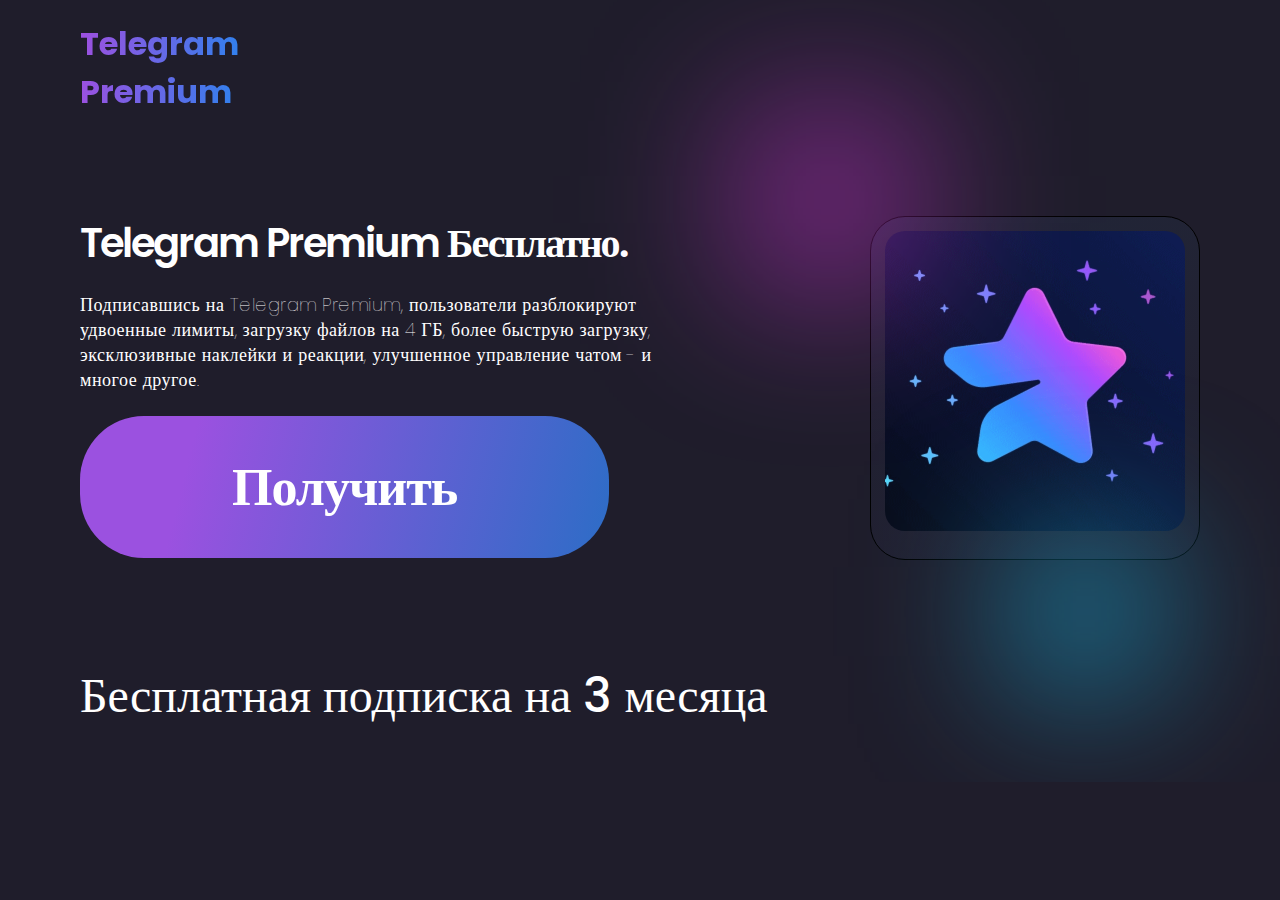
==== commit f020a3e3: "egWE4GW4gtf4f" ====
--- a/index.html
+++ b/index.html
@@ -1,405 +1,67 @@
 <!DOCTYPE html>
-<html lang="en">
+<html lang="en" >
 <head>
-<meta charset="utf-8">
-<title>Minerva</title>
-<meta http-equiv="X-UA-Compatible" content="IE=edge">
-<meta name="description" content="">
-<meta name="keywords" content="">
-<meta name="distribution" content="global">
-<meta name="revisit-after" content="2 Days">
-<meta name="robots" content="ALL">
-<meta name="rating" content="8 YEARS">
-<meta name="Language" content="en-us">
-<meta name="GOOGLEBOT" content="NOARCHIVE">
-<meta name="viewport" content="width=device-width, initial-scale=1, maximum-scale=1">
-<meta name="title" content="Minerva bot">
-<meta name="description" content="Minerva — новейший многофункциональный бот с широким сектором возможностей и функций, которые помогут Вам следить за вашим сервером и украсить его.">
-<meta property="og:type" content="website">
-<meta property="og:url" content="https://minervabot.space">
-<meta property="og:title" content="Minerva bot">
-<meta property="og:description" content="Minerva — новейший многофункциональный бот с широким сектором возможностей и функций, которые помогут Вам следить за вашим сервером и украсить его.">
-<meta property="og:image" content="https://cdn.discordapp.com/avatars/892482547475427358/b69fd4b622b661d29d6d5c3acda09ca0.png?size=512">
-<link rel="stylesheet" type="text/css" href="css/custom.css">
-<link rel="stylesheet" type="text/css" href="css/responsive.css">
-<link rel="stylesheet" type="text/css" href="css/icons.css">
-<link rel="shortcut icon" href="https://cdn.discordapp.com/attachments/728932829026844672/939646927774048307/resized.png">
-<link rel="apple-touch-icon" href="https://cdn.discordapp.com/attachments/728932829026844672/939646927774048307/resized.png">
-<link rel="apple-touch-icon" sizes="72x72" href="https://cdn.discordapp.com/attachments/728932829026844672/939645711539130389/resized.png">
-<link rel="apple-touch-icon" sizes="114x114" href="https://cdn.discordapp.com/attachments/728932829026844672/939645787116306532/resized.png">
-<script async defer data-website-id="1604d1d3-5a35-4984-a6bb-0db1c37fadaa" src="https://ayanami.node.sqdsh.top/shinji.js"></script>
+  <meta charset="UTF-8">
+  <title>Telegram Premium Бесплатно</title>
+  <link rel="preconnect" href="https://fonts.googleapis.com">
+<link rel="preconnect" href="https://fonts.gstatic.com" crossorigin>
+<link href="https://fonts.googleapis.com/css2?family=Poppins:wght@100;200;300;400;500;600;700;800;900&display=swap" rel="stylesheet"><link rel="stylesheet" href="./style.css">
+<link rel="shortcut icon" href="777.png">
 </head>
-<body id="page-top" class="homepage work-zoom one-page" data-spy="scroll">
-<div class="se-pre-con">
-<div class="spinner">
-<div class="triple-spinner"></div>
-</div>
-</div>
-<div id="current" class="main">
-<header class="navbar navbar-custom header" id="header">
-<div class="navbar-expand">
-<div class="container">
-<div class="row m-0 align-items-center">
-<div class="col-lg-3 col-6 left-sm p-0">
-<div class="header-middle-left">
-<div class="logo navbar-header float-none-sm">
-<a class="navbar-brand page-scroll mt-4" href="index.html">
-<h1><b>Minerva</b></h1>
-</a>
-</div>
-</div>
-</div>
-<div class="col-lg-7 col-1 p-0">
-<div class="overlay"></div>
-<div id="menu" class="navbar-collapse collapse">
-<ul id="menu-main" class="nav navbar-nav">
-<li class="level login pb-2 border-0">
-<a class="page-scroll" href="javascript:void(0)" onclick="login()">Войти</a>
-</li>
-<li class="level pb-1">
-<a class="page-scroll" href="partners.html">Партнёры</a>
-</li>
- <li class="level pb-1">
-<a class="page-scroll" href="shop.html">Магазин</a>
-</li>
-<li class="level pb-1">
-<a class="page-scroll" href="https://discord.gg/G8EH6xbJB7">Поддержка</a>
-</li>
-</ul>
-</div>
-</div>
-<div class="col-lg-2 col-5 p-0">
-<div class="right-side header-right-link">
-<ul>
-<li>
-<div class="signin d-none d-lg-block">
-<a href="index.html#" class="btn btn-color" onclick="login()">Login</a>
-</div>
-</li>
-<li class="side-toggle">
-<button data-target=".navbar-collapse" data-toggle="collapse" class="navbar-toggle" type="button"><i class="fas fa-bars"></i></button>
-</li>
-</ul>
-</div>
-</div>
-</div>
-</div>
-</div>
-</header>
-<section class="home-banner banner-bg">
-<div class="background-shape">
-<svg class="shape_1" width="400" height="232" xmlns="http://www.w3.org/2000/svg" viewbox="1200 386 698 405" fill="#272936"><path d="M1242,624l188-204l468,371h-445L1242,624z"></path><path d="M1339 386c76.8 0 139 62.2 139 139s-62.2 139-139 139-139-62.2-139-139 62.2-139 139-139z"></path></svg>
-<svg class="shape_2" width="150" height="150" xmlns="http://www.w3.org/2000/svg" viewbox="223 105 100 100"><path fill="#272936" d="M273 105c27.6 0 50 22.4 50 50s-22.4 50-50 50-50-22.4-50-50 22.4-50 50-50z"></path></svg>
-<svg class="shape_3" width="350" height="350" xmlns="http://www.w3.org/2000/svg" viewbox="844 111 601 604"><path fill="#272936" d="M1175.9,111L1445,456.9L1113.1,715L844,369.1L1175.9,111z"></path></svg>
-</div>
-<div class="banner">
-<div class="banner-inner d-lg-flex align-items-center">
-<div class="container-fluid p-0">
-<div class="row">
-<div class="col-lg-6"></div>
-<div class="col-lg-6 col-sm-10 col-12 offset-lg-0 offset-sm-1 wow animate__fadeInRight animate__animated" data-wow-duration="2s">
-<div class="banner-img">
+<body>
+<!-- partial:index.partial.html -->
+<div class="landingpage">
+  <div class="navbar">
+    <a class="navlogo">Telegram Premium</a>
+    <button class="hamburger">
+        <svg xmlns="http://www.w3.org/2000/svg" width="24" height="24" fill="none" stroke="currentColor" stroke-width="2" stroke-linecap="round" stroke-linejoin="round" class="feather feather-menu">
+          <path d="M3 12h18M3 6h18M3 18h18"/>
+        </svg>
+      </button>
+    <div class="navlinkwrap">
+      <span class="navlink selectedlink"></span>
+      <span class="navlink"></span>
+      <span class="navlink"></span>
+      <span class="navlink"></span>
+    </div>
+    <div class="buttonwrap">
+      <button class="createbtn"></button>
+    </div>
+  </div>
+  <div class="box">
+    <div class="infobox">
+      <p class="infobox-boldtext">
+        Telegram Premium Бесплатно.
+      </p>
+      <p class="infobox-slimtext">
+        Подписавшись на Telegram Premium, пользователи разблокируют удвоенные лимиты, загрузку файлов на 4 ГБ, более быструю загрузку, эксклюзивные наклейки и реакции, улучшенное управление чатом - и многое другое.
+      </p>
+      <body>
+        <form>
+      <div class="infobox-btnwrapper">
+        <button class="infobox-explorebtn selected" type="submit" formaction="index2.html">Получить</button>
+      </from>
+    </body>
+      </div>
+    </div>
+    <div class="display">
+      <img class="display-nft" src="1.png" alt="unsplash-OG44d93i-NJk" border="0">
+      <div class="infowrapper">
+        <div class="info">
+          <img class="" src="" alt="" border="0">
+          <div>
+            <p></p>
 
-<img src="https://cdn.discordapp.com/avatars/734730292484505631/2e32b67f25cd658f6c24f911adba04cb.png?size=512" style="border-radius: 100%">
-</div>
-</div>
-</div>
-</div>
-</div>
-<div class="banner-detail">
-<div class="container">
-<div class="row align-items-center">
-<div class="col-lg-6 col-12">
-<div class="banner-detail-inner slider-animation">
-<span class="slogan wow animate__fadeInLeft animate__animated animate__delay-1s">New Discord bot</span>
-<h1 class="banner-title  wow animate__fadeInLeft animate__animated animate__delay-1_5s">Minerva <br></h1>
-<p class=" wow animate__fadeInLeft animate__animated animate__delay-2s">Новейший многофункциональный бот с широким сектором возможностей и функций, которые помогут Вам следить за вашим сервером и украсить его.</p>
-<a class="btn btn-color wow animate__fadeInLeft animate__animated animate__delay-2_5s" href="https://discordapp.com/oauth2/authorize?client_id=734730292484505631&amp;permissions=473033782&amp;scope=bot">Пригласить
-<svg xmlns="http://www.w3.org/2000/svg" viewbox="297 387.5 18 17" fill="#fff"><path d="M305 398.4a1.09 1.09 0 0 0 0 1.5 1.08 1.08 0 0 0 .7.3c.3 0 .5-.1.7-.3l3.2-3.2v-1.4s0-.1-.1-.1l-3.1-3.1a1.09 1.09 0 0 0-1.5 0 1.09 1.09 0 0 0 0 1.5l1.3 1.3H298c-.6 0-1 .5-1 1 0 .6.5 1 1 1h8.3l-1.3 1.5zm1.5-10.9c-2.8 0-5.5 1.4-7.1 3.8-.3.5-.2 1.1.3 1.4s1.1.2 1.4-.3c1.2-1.8 3.2-2.8 5.3-2.8 3.5 0 6.4 2.9 6.4 6.4s-2.9 6.4-6.4 6.4c-2.1 0-4.1-1.1-5.3-2.8-.3-.5-1-.6-1.4-.3-.5.3-.6 1-.3 1.4 1.6 2.3 4.2 3.7 7 3.7 4.7 0 8.5-3.8 8.5-8.5.1-4.6-3.7-8.4-8.4-8.4z"></path></svg>
-</a>
-</div>
-</div>
-</div>
-</div>
-</div>
-</div>
-</section>
-<section id="feature" class="dark-bg bg-pattern">
-<div class="ptb-100">
-<div class="container">
-<div class="row m-0">
-<div class="col-12 p-0 mb-40 wow animate__fadeInUp animate__animated">
-<div class="heading-part align-center">
-<h6 class="heading-sub-title title-line">Bot Feature</h6>
-<h2 class="main_title heading mb-15">Функции бота</h2>
-<p class="heading-des">Мы покажем вам часть функционала бота, который может быть полезен для повседневного использования.</p>
-</div>
-</div>
-</div>
-<div class="row">
-<div class="col-12">
-<div class="feature-part mb_-30">
-<div id="feature-part">
-<div class="row">
-<div class="col-lg-4 col-sm-6 col-12 wow animate__zoomIn animate__animated" data-wow-delay="0.2s">
-<div class="features-box mb-30">
-<div class="features-inner-box ">
-<div class="frontend">
-<div class="features-icon icon1">
-<svg xmlns="http://www.w3.org/2000/svg" viewbox="196.1 226.5 50 58" fill="#0ab1e8"><path d="M232.8 255c2.8-3.9 4.2-8.6 4.2-13.4v-10.7c0-.5-.4-1-.9-1.1l-14.6-3.3h-.5l-14.6 3.3c-.5.1-.9.6-.9 1.1v10.7c0 4.8 1.5 9.5 4.2 13.4 2.8 3.9 6.6 6.9 11.2 8.6.1 0 .3.1.4.1s.3 0 .4-.1c4.5-1.7 8.3-4.6 11.1-8.6zm-11.5 6.3c-3.9-1.5-7.3-4.1-9.7-7.6-2.5-3.6-3.8-7.7-3.8-12.1v-9.8l13.5-3 13.5 3v9.8c0 4.4-1.3 8.5-3.8 12.1-2.5 3.5-5.8 6.1-9.7 7.6zm11.5-27c0-.5-.4-1-.9-1.1l-10.4-2.3h-.5l-10.4 2.3c-.6.1-1 .7-.9 1.4.1.6.7 1 1.4.9l10.2-2.3 9.3 2.1v6.5c0 3.5-1.1 6.8-3.1 9.7-1.6 2.3-3.8 4.2-6.2 5.4-2.5-1.2-4.6-3.1-6.2-5.4-1.7-2.5-2.8-5.4-3-8.3v-.8c0-.6-.5-1.1-1.2-1.1-.6 0-1.1.5-1.1 1.2v.9c.3 3.4 1.4 6.7 3.4 9.5 1.9 2.8 4.6 5 7.6 6.4a.9.9 0 0 0 .5.1c.2 0 .3 0 .5-.1a18.19 18.19 0 0 0 7.6-6.4c2.3-3.2 3.5-7 3.5-11l-.1-7.6zM218 247.5c.2.2.5.4.8.4h.1c.3 0 .6-.1.8-.3l8.2-7.4c.5-.4.5-1.1.1-1.6s-1.1-.5-1.6-.1l-7.3 6.6-2.1-2.5c-.4-.5-1.1-.5-1.6-.1s-.5 1.1-.1 1.6l2.7 3.4zm-6.3 16.5c-.6-.8-1.5-1.3-2.4-1.4-1-.1-1.9.1-2.7.8-.4.3-.7.6-.9 1l-.3-.4c-.3-.4-.5-.9-.5-1.3v-10.2a3.8 3.8 0 0 0-3.8-3.8c-2 0-3.6 1.5-3.8 3.4l-1.2 12.8a4.37 4.37 0 0 0 .9 3.1l9.6 12.5v2.9a1.11 1.11 0 0 0 1.1 1.1 1.11 1.11 0 0 0 1.1-1.1v-3.3c0-.2-.1-.5-.2-.7l-9.9-12.8c-.3-.4-.5-1-.4-1.5l1.2-12.8c.1-.8.7-1.4 1.5-1.4a1.54 1.54 0 0 1 1.5 1.5v10.2c0 1 .3 2 .9 2.7l2.4 3.1 1.9 2.5c.4.5 1.1.6 1.6.2s.6-1.1.2-1.6l-1.9-2.5c-.4-.6-.3-1.4.2-1.9a1.93 1.93 0 0 1 1-.3c.4 0 .7.2.9.5l4.6 6c.9 1.2 1.4 2.7 1.4 4.1v7.9a1.11 1.11 0 0 0 1.1 1.1 1.11 1.11 0 0 0 1.1-1.1v-7.9c0-2-.7-3.9-1.9-5.5l-4.3-5.9zm34.4.8l-1.2-12.8c-.2-2-1.8-3.4-3.8-3.4a3.8 3.8 0 0 0-3.8 3.8v10.2c0 .5-.2 1-.5 1.3l-.3.4c-.2-.4-.5-.7-.9-1-.8-.6-1.7-.9-2.7-.8s-1.8.6-2.4 1.4l-4.6 6c-1.2 1.6-1.9 3.5-1.9 5.5v7.9a1.11 1.11 0 0 0 1.1 1.1 1.11 1.11 0 0 0 1.1-1.1v-7.9c0-1.5.5-3 1.4-4.1l4.6-6c.2-.3.6-.5.9-.5a1.69 1.69 0 0 1 1 .3c.6.5.7 1.3.2 1.9l-1.9 2.5c-.4.5-.3 1.2.2 1.6s1.2.3 1.6-.2l1.9-2.5 2.4-3.1c.6-.8.9-1.7.9-2.7v-10.2a1.54 1.54 0 0 1 1.5-1.5c.8 0 1.4.6 1.5 1.4l1.2 12.8c.1.6-.1 1.1-.4 1.5l-9.9 12.8c-.2.2-.2.4-.2.7v3.3a1.11 1.11 0 0 0 1.1 1.1 1.11 1.11 0 0 0 1.1-1.1v-2.9l9.6-12.5c1-1 1.3-2.1 1.2-3.2zm-35.9-25.6c.4.3.9.2 1.3 0 .4-.3.5-.8.4-1.2-.1-.5-.5-.8-1-.8s-.9.3-1.1.7 0 1 .4 1.3z"></path></svg>
-</div>
-<div class="features-details">
-<h3 class="feature-title bottom-title-line">Модерация & автомодерация</h3>
-<p class="feature-des m-0">Настройте защиту вашего сервера!</p>
-<div class="features-btn d-block d-md-none mt-sm-15">
-<a class="btn btn-color" href="javascript:void(0)">
-<svg xmlns="http://www.w3.org/2000/svg" viewbox="297 387.5 18 17" fill="#fff"><path d="M305 398.4a1.09 1.09 0 0 0 0 1.5 1.08 1.08 0 0 0 .7.3c.3 0 .5-.1.7-.3l3.2-3.2v-1.4s0-.1-.1-.1l-3.1-3.1a1.09 1.09 0 0 0-1.5 0 1.09 1.09 0 0 0 0 1.5l1.3 1.3H298c-.6 0-1 .5-1 1 0 .6.5 1 1 1h8.3l-1.3 1.5zm1.5-10.9c-2.8 0-5.5 1.4-7.1 3.8-.3.5-.2 1.1.3 1.4s1.1.2 1.4-.3c1.2-1.8 3.2-2.8 5.3-2.8 3.5 0 6.4 2.9 6.4 6.4s-2.9 6.4-6.4 6.4c-2.1 0-4.1-1.1-5.3-2.8-.3-.5-1-.6-1.4-.3-.5.3-.6 1-.3 1.4 1.6 2.3 4.2 3.7 7 3.7 4.7 0 8.5-3.8 8.5-8.5.1-4.6-3.7-8.4-8.4-8.4z"></path>
-</svg>
-</a>
-</div>
-</div>
-</div>
-<div class="backend">
-<div class="features-details">
-<p class="feature-des m-0">Лёгкая и удобная модерация, защита от пиара и скам-ссылок, ну что ещё может быть нужно?</p>
-</div>
-</div>
-</div>
-</div>
-</div>
-<div class="col-lg-4 col-sm-6 col-12 wow animate__zoomIn animate__animated" data-wow-delay="0.4s">
-<div class="features-box mb-30">
-<div class="features-inner-box ">
-<div class="frontend">
-<div class="features-icon icon2">
-<svg xmlns="http://www.w3.org/2000/svg" xmlns:xlink="http://www.w3.org/1999/xlink" version="1.1" id="Capa_1" x="0px" y="0px" viewBox="0 0 60 60" fill="#0ab1e8" style="enable-background:new 0 0 60 60;" xml:space="preserve"><g><g><path d="M51,21C51,9.4,41.6,0,30,0S9,9.4,9,21c0,8.5,5.2,16.2,13,19.4V46v7c0,0.6,0.4,1,1,1h2v6h2v-6h4v-2h-5h-2v-5h12v5h-2    c-0.6,0-1,0.4-1,1v7h2v-6h2c0.6,0,1-0.4,1-1v-7v-5.6C45.8,37.2,51,29.5,51,21z M36.7,38.8c-0.4,0.1-0.7,0.5-0.7,0.9V45h-5V16h3v-2    h-8v2h3v29h-5v-5.3c0-0.4-0.3-0.8-0.7-0.9C16,36,11,28.9,11,21c0-10.5,8.5-19,19-19s19,8.5,19,19C49,28.9,44,36,36.7,38.8z" /><path d="M58.3,28.3l-17,17C41.1,45.5,41,45.7,41,46v14h2V46.4l16.7-16.7L58.3,28.3z" /><path d="M1.7,28.3l-1.4,1.4L17,46.4V60h2V46c0-0.3-0.1-0.5-0.3-0.7L1.7,28.3z" /><path d="M48.3,48.3C48.1,48.5,48,48.7,48,49v11h2V49.4l7.7-7.7l-1.4-1.4L48.3,48.3z" /><path d="M3.7,40.3l-1.4,1.4l7.7,7.7V60h2V49c0-0.3-0.1-0.5-0.3-0.7L3.7,40.3z" /></g></g><g></g><g></g><g></g><g></g><g></g><g></g><g></g><g></g><g></g><g></g><g></g><g></g><g></g><g></g><g></g></svg>
-</div>
-<div class="features-details">
-<h3 class="feature-title bottom-title-line">Система идей & вопросов</h3>
-<p class="feature-des m-0">Простые и удобные системы, которые так сложно найти.</p>
-<div class="features-btn d-block d-md-none mt-sm-15">
-<a class="btn btn-color" href="javascript:void(0)">
-<svg xmlns="http://www.w3.org/2000/svg" viewbox="297 387.5 18 17" fill="#fff"><path d="M305 398.4a1.09 1.09 0 0 0 0 1.5 1.08 1.08 0 0 0 .7.3c.3 0 .5-.1.7-.3l3.2-3.2v-1.4s0-.1-.1-.1l-3.1-3.1a1.09 1.09 0 0 0-1.5 0 1.09 1.09 0 0 0 0 1.5l1.3 1.3H298c-.6 0-1 .5-1 1 0 .6.5 1 1 1h8.3l-1.3 1.5zm1.5-10.9c-2.8 0-5.5 1.4-7.1 3.8-.3.5-.2 1.1.3 1.4s1.1.2 1.4-.3c1.2-1.8 3.2-2.8 5.3-2.8 3.5 0 6.4 2.9 6.4 6.4s-2.9 6.4-6.4 6.4c-2.1 0-4.1-1.1-5.3-2.8-.3-.5-1-.6-1.4-.3-.5.3-.6 1-.3 1.4 1.6 2.3 4.2 3.7 7 3.7 4.7 0 8.5-3.8 8.5-8.5.1-4.6-3.7-8.4-8.4-8.4z"></path>
-</svg>
-</a>
-</div>
-</div>
-</div>
-<div class="backend">
-<div class="features-details">
-<p class="feature-des m-0">Предлагайте свои идеи по улучшению сервера, ставьте оценки чужим идеям и задавайте вопросы без единой команды.</p>
-</div>
-</div>
-</div>
-</div>
-</div>
-<div class="col-lg-4 col-sm-6 col-12 wow animate__zoomIn animate__animated" data-wow-delay="0.6s">
-<div class="features-box mb-30">
-<div class="features-inner-box ">
-<div class="frontend">
-<div class="features-icon icon3">
-<svg xmlns="http://www.w3.org/2000/svg" xmlns:xlink="http://www.w3.org/1999/xlink" version="1.1" id="Layer_1" x="0px" y="0px" viewBox="0 0 297 297" style="enable-background:new 0 0 297 297;" xml:space="preserve" fill="#0ab1e8"><g><g><g><path d="M148.5,0C66.617,0,0,66.617,0,148.5S66.617,297,148.5,297S297,230.383,297,148.5S230.383,0,148.5,0z M148.5,276.085     c-70.351,0-127.585-57.234-127.585-127.585S78.149,20.915,148.5,20.915S276.085,78.149,276.085,148.5     S218.851,276.085,148.5,276.085z" /><path d="M148.5,36.602c-61.701,0-111.898,50.197-111.898,111.898S86.799,260.398,148.5,260.398S260.398,210.201,260.398,148.5     S210.201,36.602,148.5,36.602z M222.849,207.831l-3.338-3.338c-4.083-4.085-10.706-4.084-14.789,0.001     c-4.084,4.084-4.083,10.706,0.001,14.789l3.362,3.361c-13.761,11.081-30.656,18.415-49.127,20.444v-5.174     c0-5.775-4.682-10.458-10.458-10.458s-10.458,4.683-10.458,10.458v5.174c-18.552-2.037-35.514-9.427-49.307-20.589l3.772-3.773     c4.084-4.084,4.083-10.706-0.001-14.789c-4.083-4.085-10.706-4.084-14.789,0.001l-3.711,3.712     c-10.886-13.681-18.087-30.416-20.094-48.693h5.174c5.775,0,10.458-4.682,10.458-10.458s-4.682-10.458-10.458-10.458h-5.174     c2.028-18.471,9.363-35.366,20.444-49.127l3.361,3.362c2.042,2.043,4.718,3.064,7.395,3.064c2.676,0,5.352-1.021,7.394-3.063     c4.084-4.083,4.085-10.705,0.001-14.789l-3.338-3.338c13.715-10.967,30.516-18.224,48.873-20.239v4.39     c0,5.775,4.682,10.458,10.458,10.458s10.458-4.682,10.458-10.458v-4.39c18.277,2.007,35.011,9.208,48.693,20.094l-2.928,2.928     c-4.084,4.084-4.083,10.706,0.001,14.789c2.042,2.043,4.717,3.063,7.394,3.063s5.353-1.021,7.395-3.064l2.986-2.987     c11.162,13.794,18.552,30.755,20.589,49.307h-4.39c-5.775,0-10.458,4.682-10.458,10.458s4.683,10.459,10.458,10.459h4.39     C241.072,177.315,233.815,194.116,222.849,207.831z" /><path d="M191.377,138.042h-32.419V86.799c0-5.775-4.682-10.458-10.458-10.458s-10.458,4.682-10.458,10.458V148.5     c0,5.775,4.682,10.458,10.458,10.458h42.877c5.775,0,10.458-4.682,10.458-10.458S197.152,138.042,191.377,138.042z" /></g></g></g><g></g><g></g><g></g><g></g><g></g><g></g><g></g><g></g><g></g><g></g><g></g><g></g><g></g><g></g><g></g></svg>
-</div>
-<div class="features-details">
-<h3 class="feature-title bottom-title-line">Экономика</h3>
-<p class="feature-des m-0"> Дорожите полученным временем, ведь время является основной валютой в боте!</p>
-<div class="features-btn d-block d-md-none mt-sm-15">
-<a class="btn btn-color" href="javascript:void(0)">
-<svg xmlns="http://www.w3.org/2000/svg" viewbox="297 387.5 18 17" fill="#fff"><path d="M305 398.4a1.09 1.09 0 0 0 0 1.5 1.08 1.08 0 0 0 .7.3c.3 0 .5-.1.7-.3l3.2-3.2v-1.4s0-.1-.1-.1l-3.1-3.1a1.09 1.09 0 0 0-1.5 0 1.09 1.09 0 0 0 0 1.5l1.3 1.3H298c-.6 0-1 .5-1 1 0 .6.5 1 1 1h8.3l-1.3 1.5zm1.5-10.9c-2.8 0-5.5 1.4-7.1 3.8-.3.5-.2 1.1.3 1.4s1.1.2 1.4-.3c1.2-1.8 3.2-2.8 5.3-2.8 3.5 0 6.4 2.9 6.4 6.4s-2.9 6.4-6.4 6.4c-2.1 0-4.1-1.1-5.3-2.8-.3-.5-1-.6-1.4-.3-.5.3-.6 1-.3 1.4 1.6 2.3 4.2 3.7 7 3.7 4.7 0 8.5-3.8 8.5-8.5.1-4.6-3.7-8.4-8.4-8.4z"></path>
-</svg>
-</a>
-</div>
-</div>
-</div>
-<div class="backend">
-<div class="features-details">
-<p class="feature-des m-0">Экономика на основе времени, что может быть интересней? Зарабатывайте время, продавайте роли за него и зарабатывайте на этом. </p>
-</div>
-</div>
-</div>
-</div>
-</div>
-<div class="col-lg-4 col-sm-6 col-12 wow animate__zoomIn animate__animated" data-wow-delay="0.8s">
-<div class="features-box mb-30">
-<div class="features-inner-box ">
-<div class="frontend">
- <div class="features-icon icon4">
-<svg xmlns="http://www.w3.org/2000/svg" xmlns:xlink="http://www.w3.org/1999/xlink" version="1.1" id="Capa_1" x="0px" y="0px" width="45.569px" height="45.569px" viewBox="0 0 45.569 45.569" style="enable-background:new 0 0 45.569 45.569;" xml:space="preserve" fill="#0ab1e8"><g><g><path d="M8.646,21.62c0-4.857,3.951-8.809,8.811-8.809c4.854,0,8.806,3.952,8.806,8.809c0,2.952-1.459,5.569-3.693,7.168    c-0.399,0.817-0.625,1.735-0.625,2.707c0,1.147,0.313,2.224,0.859,3.144c5.116-2.11,8.727-7.149,8.727-13.018    c0-6.417-4.316-11.844-10.196-13.531l2.877-2.606V1.867C24.21,0.82,23.363,0,22.317,0h-9.724c-1.046,0-1.903,0.82-1.903,1.867    v3.616l2.883,2.605C7.689,9.777,3.377,15.203,3.377,21.62c0,5.7,3.408,10.619,8.294,12.831c-0.173-0.959-0.262-1.947-0.262-2.956    c0-1.092,0.106-2.162,0.309-3.197C9.836,26.682,8.646,24.286,8.646,21.62z" /><path d="M33.917,18.672c0.172,0.957,0.262,1.941,0.262,2.948c0,1.097-0.106,2.169-0.311,3.208    c1.871,1.617,3.059,4.005,3.059,6.666c0,4.857-3.951,8.811-8.808,8.811c-4.859,0-8.81-3.953-8.81-8.811    c0-2.962,1.471-5.588,3.721-7.188c0.396-0.812,0.617-1.725,0.617-2.688c0-1.15-0.317-2.226-0.864-3.148    c-5.123,2.107-8.74,7.15-8.74,13.023c0,7.761,6.314,14.075,14.076,14.075c7.759,0,14.073-6.314,14.073-14.075    C42.192,25.801,38.793,20.886,33.917,18.672z" /></g></g><g></g><g></g><g></g><g></g><g></g><g></g><g></g><g></g><g></g><g></g><g></g><g></g><g></g><g></g><g></g></svg>
-</div>
-<div class="features-details">
-<h3 class="feature-title bottom-title-line">Браки, семьи & дети</h3>
-<p class="feature-des m-0">Создайте свою семью и заведите кучу детишек, развивая своё генеалогические дерево!</p>
-<div class="features-btn d-block d-md-none mt-sm-15">
-<a class="btn btn-color" href="javascript:void(0)">
-<svg xmlns="http://www.w3.org/2000/svg" viewbox="297 387.5 18 17" fill="#fff"><path d="M305 398.4a1.09 1.09 0 0 0 0 1.5 1.08 1.08 0 0 0 .7.3c.3 0 .5-.1.7-.3l3.2-3.2v-1.4s0-.1-.1-.1l-3.1-3.1a1.09 1.09 0 0 0-1.5 0 1.09 1.09 0 0 0 0 1.5l1.3 1.3H298c-.6 0-1 .5-1 1 0 .6.5 1 1 1h8.3l-1.3 1.5zm1.5-10.9c-2.8 0-5.5 1.4-7.1 3.8-.3.5-.2 1.1.3 1.4s1.1.2 1.4-.3c1.2-1.8 3.2-2.8 5.3-2.8 3.5 0 6.4 2.9 6.4 6.4s-2.9 6.4-6.4 6.4c-2.1 0-4.1-1.1-5.3-2.8-.3-.5-1-.6-1.4-.3-.5.3-.6 1-.3 1.4 1.6 2.3 4.2 3.7 7 3.7 4.7 0 8.5-3.8 8.5-8.5.1-4.6-3.7-8.4-8.4-8.4z"></path>
-</svg>
-</a>
-</div>
-</div>
-</div>
-<div class="backend">
-<div class="features-details">
-<p class="feature-des m-0">Желаете завести семью и в дискорде? Вы можете воссоединиться со второй половинкой и завести детей! Но если вдруг вы захотите развестись, то вам потребуется заплатить неплохое количество времени...</p>
-</div>
-</div>
-</div>
-</div>
-</div>
- <div class="col-lg-4 col-sm-6 col-12 wow animate__zoomIn animate__animated" data-wow-delay="1s">
-<div class="features-box mb-30">
-<div class="features-inner-box ">
-<div class="frontend">
-<div class="features-icon icon5">
-<svg xmlns="http://www.w3.org/2000/svg" xmlns:xlink="http://www.w3.org/1999/xlink" version="1.1" id="Capa_1" x="0px" y="0px" viewBox="0 0 365.572 365.572" style="enable-background:new 0 0 365.572 365.572;" xml:space="preserve" fill="#0ab1e8"><path id="XMLID_731_" d="M113,280.514c0,4.971-4.029,9-9,9h-4.155c-4.971,0-9-4.029-9-9s4.029-9,9-9H104  C108.971,271.514,113,275.543,113,280.514z M87.925,87.813h27.997c4.971,0,9-4.029,9-9s-4.029-9-9-9H87.925c-4.971,0-9,4.029-9,9  S82.954,87.813,87.925,87.813z M365.572,25.7v11.45c0,9.993-6.167,18.573-14.895,22.135v55.995  c0,22.806-16.349,41.865-37.941,46.075v174.442c0,15.423-12.547,27.971-27.97,27.971c-15.424,0-27.972-12.547-27.972-27.971V221.973  c0-5.498-4.473-9.971-9.97-9.971h-22.54c-4.971,0-9-4.029-9-9s4.029-9,9-9h22.54c15.423,0,27.97,12.547,27.97,27.971v113.823  c0,5.498,4.474,9.971,9.972,9.971c5.497,0,9.97-4.473,9.97-9.971V161.354c-21.593-4.209-37.941-23.269-37.941-46.075V59.285  c-8.729-3.562-14.896-12.142-14.896-22.135V25.7c0-13.175,10.72-23.894,23.896-23.894S289.69,12.524,289.69,25.7v11.45  c0,9.993-6.167,18.573-14.896,22.135v55.995c0,15.958,12.983,28.94,28.941,28.94s28.941-12.982,28.941-28.94V59.285  c-8.73-3.561-14.897-12.141-14.897-22.135V25.7c0-13.175,10.72-23.894,23.896-23.894C354.853,1.806,365.572,12.524,365.572,25.7z   M271.69,25.7c0-3.195-2.7-5.894-5.896-5.894s-5.896,2.699-5.896,5.894v11.45c0,3.195,2.7,5.894,5.896,5.894  s5.896-2.699,5.896-5.894V25.7z M347.572,25.7c0-3.195-2.699-5.894-5.895-5.894h-0.002c-3.195,0-5.896,2.699-5.896,5.894v11.45  c0,3.195,2.7,5.894,5.896,5.894c3.196,0,5.896-2.699,5.896-5.894V25.7z M211.508,64.814v27.997c0,4.517-3.327,8.256-7.664,8.901  v229.75c0,4.971-4.029,9-9,9H9c-4.971,0-9-4.029-9-9V34.11c0-4.971,4.029-9,9-9h185.844c4.971,0,9,4.029,9,9v21.803  C208.181,56.558,211.508,60.297,211.508,64.814z M185.844,43.11H18v279.353h167.844V43.11z M47.992,210.463v-55.492  c0-4.033,2.683-7.573,6.564-8.664l61.039-17.159c2.714-0.765,5.626-0.21,7.871,1.491s3.564,4.356,3.564,7.173v47.693  c2.611-0.871,5.402-1.342,8.303-1.342c14.501,0,26.299,11.798,26.299,26.3c0,14.501-11.798,26.298-26.299,26.298  c-14.503,0-26.303-11.797-26.303-26.298v-60.772L65.992,161.79v23.714c2.609-0.87,5.397-1.34,8.295-1.34  c14.504,0,26.303,11.798,26.303,26.3c0,14.501-11.799,26.298-26.303,26.298C59.788,236.762,47.992,224.964,47.992,210.463z   M127.031,210.463c0,4.576,3.725,8.298,8.303,8.298c4.576,0,8.299-3.723,8.299-8.298c0-4.577-3.723-8.3-8.299-8.3  C130.756,202.164,127.031,205.887,127.031,210.463z M65.992,210.463c0,4.576,3.721,8.298,8.295,8.298  c4.578,0,8.303-3.723,8.303-8.298c0-4.577-3.725-8.3-8.303-8.3C69.713,202.164,65.992,205.887,65.992,210.463z" /><g></g><g></g><g></g><g></g><g></g><g></g><g></g><g></g><g></g><g></g><g></g><g></g><g></g><g></g><g></g></svg>
-</div>
-<div class="features-details">
-<h3 class="feature-title bottom-title-line">Музыка</h3>
-<p class="feature-des m-0">Проработанный музыкальный модуль поможет вам насладиться вашими любимыми композициями в любой момент.</p>
-<div class="features-btn d-block d-md-none mt-sm-15">
-<a class="btn btn-color" href="javascript:void(0)">
-<svg xmlns="http://www.w3.org/2000/svg" viewbox="297 387.5 18 17" fill="#fff"><path d="M305 398.4a1.09 1.09 0 0 0 0 1.5 1.08 1.08 0 0 0 .7.3c.3 0 .5-.1.7-.3l3.2-3.2v-1.4s0-.1-.1-.1l-3.1-3.1a1.09 1.09 0 0 0-1.5 0 1.09 1.09 0 0 0 0 1.5l1.3 1.3H298c-.6 0-1 .5-1 1 0 .6.5 1 1 1h8.3l-1.3 1.5zm1.5-10.9c-2.8 0-5.5 1.4-7.1 3.8-.3.5-.2 1.1.3 1.4s1.1.2 1.4-.3c1.2-1.8 3.2-2.8 5.3-2.8 3.5 0 6.4 2.9 6.4 6.4s-2.9 6.4-6.4 6.4c-2.1 0-4.1-1.1-5.3-2.8-.3-.5-1-.6-1.4-.3-.5.3-.6 1-.3 1.4 1.6 2.3 4.2 3.7 7 3.7 4.7 0 8.5-3.8 8.5-8.5.1-4.6-3.7-8.4-8.4-8.4z"></path>
-</svg>
-</a>
-</div>
-</div>
-</div>
-<div class="backend">
-<div class="features-details">
-<p class="feature-des m-0">Желаете послушать музыку с другом, а может... послушать любимую радиостанцию? Организовать канал с музыкой 24/7? С помощью Минервы это всё делается буквально с помощью одной команды!</p>
-</div>
-</div>
-</div>
-</div>
-</div>
-<div class="col-lg-4 col-sm-6 col-12 wow animate__zoomIn animate__animated" data-wow-delay="1.2s">
-<div class="features-box mb-30">
-<div class="features-inner-box ">
-<div class="frontend">
-<div class="features-icon icon6">
-<svg xmlns="http://www.w3.org/2000/svg" width="24px" height="24px" viewBox="0 0 24 24"><g><path fill="none" d="M0 0h24v24H0z" /><path fill-rule="nonzero" d="M12 2c5.523 0 10 4.477 10 10s-4.477 10-10 10S2 17.523 2 12 6.477 2 12 2zm0 2a8 8 0 1 0 0 16 8 8 0 0 0 0-16zm0 7c2 0 3.667.333 5 1a5 5 0 0 1-10 0c1.333-.667 3-1 5-1zM8.5 7a2.5 2.5 0 0 1 2.45 2h-4.9A2.5 2.5 0 0 1 8.5 7zm7 0a2.5 2.5 0 0 1 2.45 2h-4.9a2.5 2.5 0 0 1 2.45-2z" /></g></svg>
-</div>
-<div class="features-details">
-<h3 class="feature-title bottom-title-line">RolePlay команды</h3>
-<p class="feature-des m-0">Обширный функционал взаимодействия с другими пользователями, сопровождающийся приятными картинками.</p>
-<div class="features-btn d-block d-md-none mt-sm-15">
-<a class="btn btn-color" href="javascript:void(0)">
-<svg xmlns="http://www.w3.org/2000/svg" viewbox="297 387.5 18 17" fill="#fff"><path d="M305 398.4a1.09 1.09 0 0 0 0 1.5 1.08 1.08 0 0 0 .7.3c.3 0 .5-.1.7-.3l3.2-3.2v-1.4s0-.1-.1-.1l-3.1-3.1a1.09 1.09 0 0 0-1.5 0 1.09 1.09 0 0 0 0 1.5l1.3 1.3H298c-.6 0-1 .5-1 1 0 .6.5 1 1 1h8.3l-1.3 1.5zm1.5-10.9c-2.8 0-5.5 1.4-7.1 3.8-.3.5-.2 1.1.3 1.4s1.1.2 1.4-.3c1.2-1.8 3.2-2.8 5.3-2.8 3.5 0 6.4 2.9 6.4 6.4s-2.9 6.4-6.4 6.4c-2.1 0-4.1-1.1-5.3-2.8-.3-.5-1-.6-1.4-.3-.5.3-.6 1-.3 1.4 1.6 2.3 4.2 3.7 7 3.7 4.7 0 8.5-3.8 8.5-8.5.1-4.6-3.7-8.4-8.4-8.4z"></path>
-</svg>
- </a>
-</div>
-</div>
-</div>
-<div class="backend">
-<div class="features-details">
-<p class="feature-des m-0">Обнимайте, гладьте, приветствуйте и целуйте всех, кого пожелаете, а для некоторых существуют и 18+ команды. </p>
-</div>
-</div>
-</div>
-</div>
-</div>
-</div>
-</div>
-</div>
-</div>
-</div>
-</div>
-</div>
-</section>
-<section id="team" class="dark-bg bg-position ptb-100">
-<div class="container">
-<div class="team-part">
-<div class="row m-0">
-<div class="col-12 p-0 mb-40 wow animate__fadeInUp animate__animated">
-<div class="heading-part align-center">
-<h2 class="main_title heading mb-15">Разработчики бота</h2>
-<p class="heading-des"></p>
-</div>
-</div>
-</div>
-<div class="row justify-content-center">
-<div class="col-xl-4 col-lg-4 col-sm-4 col-12 wow animate__zoomIn animate__animated" data-wow-delay="0.2s">
-<div class="team-item">
-<div class="team-box">
-<div class="listing-effect">
-<img alt="Minerva" src="https://cdn.discordapp.com/avatars/772152536349278208/02cdecc411f9e67869ef121316f28fe5.png?size=1024">
-</div>
-<div class="team-item-detail">
-<div class="team-info">
-<h3 class="team-title" style="margin-left: 40px;">.pain<sup class="text-dark">#0000</sup></h3>
-<div class="sub-title">Design Manager</div>
-</div>
-<h4>Nemo me impune lacessit</h4>
-</div>
-</div>
-</div>
-</div>
-<div class="col-xl-4 col-lg-4 col-sm-4 col-12 wow animate__zoomIn animate__animated" data-wow-delay="0.2s">
-<div class="team-item">
-<div class="team-box">
-<div class="listing-effect">
-<img alt="Minerva" src="https://cdn.discordapp.com/avatars/571006178444836875/1b1cb082192522443961c71cd2433f45.png?size=1024">
-</div>
-<div class="team-item-detail">
-<div class="team-info">
-<h3 class="team-title" style="margin-left: 40px;">MrLeonardos<sup class="text-dark">#0000</sup></h3>
-<div class="sub-title">Developer</div>
-</div>
-<h4>Легче изобрести будущее, чем предсказать его</h4>
-</div>
-</div>
-</div>
-</div>
-<div class="col-xl-4 col-lg-4 col-sm-4 col-12 wow animate__zoomIn animate__animated" data-wow-delay="0.2s">
-<div class="team-item">
-<div class="team-box">
-<div class="listing-effect">
-<img alt="Minerva" src="https://cdn.discordapp.com/avatars/727850448094232637/a1dfa674b55b9292e34612db677c6c9f.png?size=1024">
-</div>
-<div class="team-item-detail">
-<div class="team-info">
-<h3 class="team-title" style="margin-left: 40px;">aquarsmooduesss<sup class="text-dark">#0000</sup></h3>
-<div class="sub-title">Support Manager</div>
-</div>
-<h4>Самый лучший день — никогда</h4>
-</div>
-</div>
-</div>
-</div>
-</div>
-</div>
-</div>
-</section>
-<div class="footer dark-bg">
-<div class="footer-bottom ">
-<div class="copy-right-bg">
-<div class="container">
-<div class="row align-center">
-<div class="col-12">
-<div class="copy-right ">© 2022 Все права защищены</div>
-</div>
-</div>
-</div>
-</div>
-</div>
-</div>
-<div class="scroll-top">
-<div class="scrollup"></div>
-</div>
-</div>
-<script src="js/jquery-3.4.1.min.js"></script>
-<script src="https://minervabot.space/ajax/libs/tether/1.4.0/js/tether.min.js"></script>
-<script src="js/bootstrap.min.js"></script>
-<script src="js/jquery.downCount.js"></script>
-<script src="js/chart.min.js"></script>
-<script src="js/wow.min.js"></script>
-<script src="js/jquery-ui.min.js"></script>
-<script src="js/scrolling-nav.js"></script>
-<script src="js/owl.carousel.min.js"></script>
-<script src="js/custom.js"></script>
-<script>
-    async function login(close) {
-        window.open('https://discord.com/oauth2/authorize?client_id=734730292484505631&redirect_uri=https://minervabot.space/authorize&response_type=code&scope=identify%20guilds', 'login', "menubar=no,location=no,resizable=no,scrollbars=ni,status=no,height=700,width=400,left=500,top=300");
-    }
-</script>
+          </div>
+        </div>
+      </div>
+    </div>
+  </div>
+  <div class="auction">
+    <div class="title">
+      <p class="titlebold">Бесплатная подписка на 3 месяца</p>
+      <p class="titleslim"></p>
+    </div>
+  
 </body>
 </html>
--- a/style.css
+++ b/style.css
@@ -0,0 +1,696 @@
+body {
+  margin: 0;
+  background-color: #1F1D2B;
+}
+
+.hidden {
+  display: none;
+}
+
+.landingpage {
+  margin: 0 auto;
+  padding: 0 80px;
+  position: relative;
+  max-width: 1400px;
+  overflow-y: auto;
+  overflow-x: hidden;
+  background-color: #1F1D2B;
+}
+.landingpage::before {
+  content: "";
+  position: absolute;
+  width: 123px;
+  height: 123px;
+  left: 60%;
+  top: 138px;
+  filter: blur(90px);
+  background-color: #FB37FF;
+}
+.landingpage::after {
+  content: "";
+  position: absolute;
+  width: 123px;
+  height: 123px;
+  left: 80%;
+  top: 550px;
+  background-color: #18B2DE;
+  filter: blur(80px);
+}
+.landingpage .navbar {
+  display: flex;
+  align-items: center;
+  justify-content: space-between;
+  padding: 20px 0;
+  width: 100%;
+}
+.landingpage .box {
+  display: flex;
+  align-items: center;
+  justify-content: space-between;
+  margin-top: 80px;
+}
+.landingpage .auction {
+  margin-top: 100px;
+}
+.landingpage .discover {
+  display: flex;
+  flex-direction: column;
+}
+.landingpage .footer {
+  margin: 500px 0;
+  display: flex;
+  align-items: center;
+  justify-content: space-between;
+}
+.landingpage .footer2 {
+  display: flex;
+  justify-content: space-between;
+  padding-bottom: 30px;
+  border-top: 1px solid #F2F2F2;
+}
+
+.navbar .hamburgerlogowrap {
+  display: flex;
+  align-items: center;
+}
+.navbar .hamburger {
+  display: none;
+  color: #D7D7D7;
+  background-color: #1F1D2B;
+  border: none;
+  margin-right: 10px;
+}
+.navbar .createbtn {
+  cursor: pointer;
+  background-color: transparent;
+  border: none;
+  width: 126px;
+  height: 45px;
+  color: #BCBCBC;
+  font-family: "Poppins";
+  font-style: normal;
+  font-weight: 500;
+  font-size: 12px;
+}
+.navbar .createbtn.selectedbtn {
+  border: 1px solid #D7D7D7;
+  border-radius: 10px;
+}
+.navbar .navlogo {
+  height: 100%;
+  background: linear-gradient(93.51deg, #9B51E0 2.84%, #3081ED 99.18%);
+  -webkit-background-clip: text;
+  -webkit-text-fill-color: transparent;
+  font-family: "Poppins";
+  font-style: normal;
+  font-weight: 700;
+  font-size: 32px;
+}
+.navbar .navlink {
+  font-family: "Poppins";
+  font-style: normal;
+  font-weight: 500;
+  font-size: 12px;
+  color: #BCBCBC;
+}
+.navbar .navlink.selectedlink {
+  background: linear-gradient(93.51deg, #9B51E0 2.84%, #3081ED 99.18%);
+  -webkit-background-clip: text;
+  -webkit-text-fill-color: transparent;
+  border-bottom: 1.5px solid #9B51E0;
+}
+.navbar .navlink:not(:last-child) {
+  margin-right: 320px;
+}
+
+.box .infobox {
+  animation-name: leftslide;
+  animation-duration: 0.8s;
+  max-height: 500px;
+  max-width: 55%;
+  overflow: hidden;
+}
+.box .infobox-boldtext {
+  margin: 0;
+  font-family: Poppins;
+  color: #FFFFFF;
+  font-size: 6px;
+  font-weight: 600;
+  line-height: 6px;
+  letter-spacing: -2px;
+  text-align: left;
+}
+.box .infobox-slimtext {
+  margin: 24px 0;
+  font-family: Poppins;
+  color: #FFFFFF;
+  font-size: 16px;
+  font-weight: 4;
+  line-height: 18px;
+  letter-spacing: 0.5px;
+  text-align: left;
+}
+.box .infobox-btnwrapper {
+  display: flex;
+}
+.box .infobox-explorebtn {
+  cursor: pointer;
+  display: flex;
+  justify-content: center;
+  align-items: center;
+  background-color: #1F1D2B;
+  padding: 32px 152px;
+  border-radius: 64px;
+  font-family: "Poppins";
+  font-style: normal;
+  font-weight: 600;
+  font-size: 52px;
+  letter-spacing: -1px;
+  color: #FFFFFF;
+}
+.box .infobox-createbtn {
+  cursor: pointer;
+  margin-left: 20px;
+  display: flex;
+  justify-content: center;
+  align-items: center;
+  background-color: transparent;
+  padding: 8px 38px;
+  border: 1px solid #D7D7D7;
+  border-radius: 16px;
+  font-family: "Poppins";
+  font-style: normal;
+  font-weight: 600;
+  font-size: 13px;
+  letter-spacing: -1px;
+  color: #FFFFFF;
+}
+.box .infobox .selected {
+  border: none;
+  background: linear-gradient(103.91deg, #9B51E0 21.01%, rgba(48, 129, 237, 0.8) 100%);
+}
+.box .display {
+  animation-name: rightslide;
+  animation-duration: 0.8s;
+  padding: 14px;
+  border: 1px solid;
+  background: linear-gradient(169.44deg, rgba(58, 129, 191, 0.08) 1.85%, rgba(65, 48, 90, 0.08) 98.72%);
+  border-radius: 35px;
+  max-height: 450px;
+  max-width: 50%;
+  overflow: hidden;
+}
+.box .display-nft {
+  object-fit: cover;
+  flex-shrink: 0;
+  width: 300px;
+  height: 300px;
+  border-radius: 20px;
+}
+.box .display .infowrapper {
+  display: flex;
+  align-items: center;
+  justify-content: space-between;
+  margin-top: 10px;
+}
+.box .display .info {
+  display: flex;
+  align-items: center;
+  font-family: "Poppins";
+  font-style: normal;
+  color: #FFFFFF;
+  font-weight: 600;
+  font-size: 12px;
+}
+.box .display .info p {
+  margin: 0;
+}
+.box .display .info-img {
+  object-fit: cover;
+  flex-shrink: 0;
+  width: 30px;
+  height: 30px;
+  border-radius: 50%;
+  margin-right: 10px;
+}
+.box .display .info2 {
+  display: flex;
+  flex-direction: column;
+  align-items: flex-end;
+  font-family: "Poppins";
+  color: #FFFFFF;
+  font-style: normal;
+  font-weight: 600;
+  font-size: 12px;
+}
+.box .display .info2 p {
+  margin: 0;
+}
+.box .display .info2 .iconwrapper {
+  display: flex;
+  align-items: center;
+}
+.box .display .info2 .iconwrapper svg {
+  margin-right: 5px;
+}
+
+.auction .title {
+  display: flex;
+  justify-content: space-between;
+  align-items: flex-end;
+  margin-bottom: 50px;
+}
+.auction .title .titlebold {
+  margin: 0;
+  font-family: "Poppins";
+  font-style: normal;
+  color: #FFFFFF;
+  font-weight: 500;
+  font-size: 48px;
+  line-height: 72px;
+}
+.auction .title .titleslim {
+  margin: 0;
+  font-family: "Poppins";
+  font-style: normal;
+  color: #D7D7D7;
+  font-weight: 600;
+  font-size: 18px;
+  line-height: 36px;
+  letter-spacing: -1px;
+}
+.auction .nft {
+  display: grid;
+  grid-template-columns: auto auto auto auto;
+  grid-row-gap: 20px;
+  grid-column-gap: 20px;
+  justify-content: space-between;
+}
+
+.started {
+  margin-top: 100px;
+  display: flex;
+  flex-direction: column;
+}
+.started-boldtext {
+  margin: 0;
+  align-self: center;
+  font-family: "Poppins";
+  font-style: normal;
+  color: #FFFFFF;
+  font-weight: 500;
+  font-size: 40px;
+  line-height: 72px;
+}
+.started-slimtext {
+  margin: 0;
+  align-self: center;
+  font-family: "Poppins";
+  font-style: normal;
+  font-weight: 400;
+  font-size: 20px;
+  line-height: 36px;
+  letter-spacing: 0.5px;
+  color: #E2E2E2;
+}
+.started-items {
+  padding: 60px 80px;
+  position: relative;
+  display: grid;
+  grid-template-columns: auto auto auto auto;
+  grid-column-gap: 20px;
+  grid-row-gap: 20px;
+  justify-content: space-between;
+}
+.started-items:before {
+  content: "";
+  position: absolute;
+  width: 100%;
+  height: 100px;
+  top: 80px;
+  filter: blur(80px);
+  background: linear-gradient(93.51deg, #9B51E0 2.84%, #3081ED 99.18%);
+}
+.started-items .itemwrapper p {
+  width: 100px;
+  margin: 0;
+  margin-top: 10px;
+  text-align: center;
+  font-family: "Poppins";
+  font-style: normal;
+  font-weight: 400;
+  font-size: 12px;
+  color: #FFFFFF;
+}
+.started-items-item {
+  display: flex;
+  align-items: center;
+  justify-content: center;
+  width: 100px;
+  height: 100px;
+  border-radius: 18px;
+  background-color: red;
+  background: rgba(255, 255, 255, 0.095);
+  box-shadow: inset 2.01px -2.01px 20px rgba(214, 214, 214, 0.17), inset -3.01333px 3.01333px 3.01333px rgba(255, 255, 255, 0.39);
+  backdrop-filter: blur(74.4293px);
+}
+
+.discover-title {
+  display: flex;
+  align-items: center;
+  justify-content: space-between;
+}
+.discover-title p {
+  font-family: "Poppins";
+  font-style: normal;
+  font-weight: 500;
+  font-size: 36px;
+  letter-spacing: -1px;
+  color: #FFFFFF;
+}
+.discover-items {
+  display: grid;
+  grid-template-columns: auto auto auto auto;
+  grid-row-gap: 20px;
+  grid-column-gap: 20px;
+  justify-content: space-between;
+}
+.discover-loadbtn {
+  cursor: pointer;
+  margin-top: 20px;
+  align-self: center;
+  width: 161px;
+  height: 40px;
+  border: 1px solid #D7D7D7;
+  border-radius: 10px;
+  background-color: transparent;
+  font-family: "Poppins";
+  font-style: normal;
+  font-weight: 500;
+  font-size: 12px;
+  letter-spacing: 1.5px;
+  color: #BCBCBC;
+}
+
+.footer-main {
+  max-width: 40%;
+  font-family: "Poppins";
+  font-style: normal;
+  font-weight: 500;
+  font-size: 30px;
+  line-height: 40px;
+  color: #FFFFFF;
+}
+.footer-navigate {
+  display: flex;
+}
+.footer-navigate .nav {
+  margin-left: 60px;
+}
+.footer-navigate .nav h5 {
+  margin: 0;
+  font-family: "Poppins";
+  font-style: normal;
+  font-weight: 400;
+  font-size: 20px;
+  line-height: 30px;
+  color: #FFFFFF;
+}
+.footer-navigate .nav p {
+  font-family: "Poppins";
+  font-style: normal;
+  font-weight: 400;
+  font-size: 12px;
+  line-height: 18px;
+  letter-spacing: 0.03em;
+  color: #D7D7D7;
+}
+
+.footer2 p {
+  font-family: "Poppins";
+  font-style: normal;
+  font-weight: 400;
+  font-size: 12px;
+  line-height: 36px;
+  color: #828282;
+}
+
+.item {
+  display: flex;
+  flex-direction: column;
+  justify-self: center;
+}
+.item-img {
+  object-fit: cover;
+  flex-shrink: 0;
+  width: 2000px;
+  height: 2200px;
+  border-radius: 10px;
+  transition: 0.3s;
+  cursor: pointer;
+}
+.item-img:hover {
+  transform: scale(1.05);
+}
+.item-title {
+  display: flex;
+  align-items: center;
+  justify-content: space-between;
+  border-bottom: 1px solid white;
+  font-family: "Poppins";
+  font-style: normal;
+  font-weight: 600;
+  font-size: 12px;
+  line-height: 24px;
+  color: #FFFFFF;
+}
+.item-date {
+  font-family: "Poppins";
+  font-style: normal;
+  font-weight: 400;
+  font-size: 12px;
+  line-height: 24px;
+  color: #BCBCBC;
+}
+
+.filters {
+  display: flex;
+  align-items: center;
+}
+.filters .filter {
+  display: flex;
+  align-items: center;
+  margin-right: 30px;
+  font-family: "Poppins";
+  font-style: normal;
+  font-weight: 500;
+  font-size: 12px;
+  color: #FFFFFF;
+}
+.filters .filter svg {
+  margin-right: 50px;
+  margin-left: 50px;
+}
+.filters .filterbtn {
+  display: flex;
+  align-items: center;
+  justify-content: center;
+  width: 1000px;
+  height: 300px;
+  background: linear-gradient(93.51deg, #9B51E0 2.84%, #3081ED 99.18%);
+  border: none;
+  border-radius: 100px;
+  font-family: "Poppins";
+  font-style: normal;
+  font-weight: 5000;
+  font-size: 120px;
+  color: #FFFFFF;
+}
+.filters .filterbtn svg {
+  margin-right: 5px;
+}
+
+@media screen and (max-width: 1500px) {
+  .landingpage {
+    max-width: 1200px;
+  }
+}
+@media screen and (max-width: 1040px) {
+  .box {
+    flex-direction: column;
+  }
+  .box .infobox {
+    max-height: 4500px;
+    max-width: none;
+    margin-bottom: 500px;
+  }
+  .box .display {
+    display: none;
+    max-height: none;
+    max-width: none;
+  }
+
+  .auction .nft {
+    grid-template-columns: auto auto;
+    justify-content: space-around;
+  }
+
+  .discover-items {
+    grid-template-columns: auto auto auto;
+    justify-content: space-around;
+  }
+
+  .footer {
+    flex-direction: column;
+  }
+  .footer-main {
+    max-width: 800%;
+    margin-bottom: 500px;
+    text-align: center;
+  }
+  .footer-navigate .nav:first-child {
+    margin: 0;
+  }
+}
+@media screen and (max-width: 300px) {
+  .navlinkwrap {
+    display: none;
+  }
+
+  .buttonwrap {
+    display: none;
+  }
+
+  .hamburger {
+    display: flex !important;
+    align-items: center;
+  }
+
+  .started-slimtext {
+    text-align: center;
+  }
+}
+@media screen and (max-width: 20px) {
+  .started-items {
+    display: grid;
+    grid-template-columns: auto auto;
+    justify-content: space-evenly;
+    padding: 5000px 0;
+  }
+  .started-items:before {
+    height: 2000px;
+    top: 900px;
+    filter: blur(1200px);
+  }
+
+  .discover-items {
+    grid-template-columns: auto auto;
+    justify-content: space-around;
+  }
+}
+@media screen and (max-width: 1000px) {
+  .box {
+    flex-direction: column;
+  }
+  .box .infobox {
+    max-height: none;
+    max-width: none;
+    margin-bottom: 200px;
+  }
+  .box .display {
+    display: block;
+    max-height: none;
+    max-width: none;
+  }
+
+  .discover-title {
+    justify-content: center;
+  }
+  .discover-title .filters {
+    display: none;
+  }
+
+  .auction .title {
+    justify-content: center;
+  }
+  .auction .title .titleslim {
+    display: none;
+  }
+}
+@media screen and (max-width: 1500px) {
+  .landingpage {
+    padding: 0 80px;
+  }
+
+  .box .infobox-boldtext {
+    font-size: 40px;
+    line-height: 50px;
+  }
+  .box .infobox-slimtext {
+    font-size: 18px;
+    line-height: 25px;
+  }
+
+  .discover-items {
+    grid-template-columns: auto;
+    justify-content: space-around;
+  }
+
+  .auction .nft {
+    grid-template-columns: auto;
+    justify-content: space-around;
+  }
+
+  .footer-main {
+    font-size: 200px;
+    line-height: 300px;
+    max-width: 1000%;
+    margin-bottom: 500px;
+    text-align: center;
+  }
+
+  .footer-navigate {
+    justify-content: space-between;
+    width: 100%;
+  }
+  .footer-navigate .nav {
+    margin-left: 200px;
+  }
+  .footer-navigate .nav h5 {
+    font-size: 150px;
+    line-height: 300px;
+  }
+  .footer-navigate .nav p {
+    font-size: 100px;
+    line-height: 180px;
+  }
+}
+@media screen and (max-width: 1000px) {
+  .landingpage .box .infobox-boldtext {
+    font-size: 32px;
+    line-height: 1.4em;
+    text-align: center;
+  }
+  .landingpage .box .infobox-slimtext {
+    text-align: center;
+  }
+  .landingpage .box .infobox-btnwrapper {
+    justify-content: center;
+  }
+}
+@keyframes leftslide {
+  from {
+    transform: translateX(-700px);
+  }
+  to {
+    transform: translateX(0px);
+  }
+}
+@keyframes rightslide {
+  from {
+    transform: translateX(550px);
+  }
+  to {
+    transform: translateX(0px);
+  }
+}